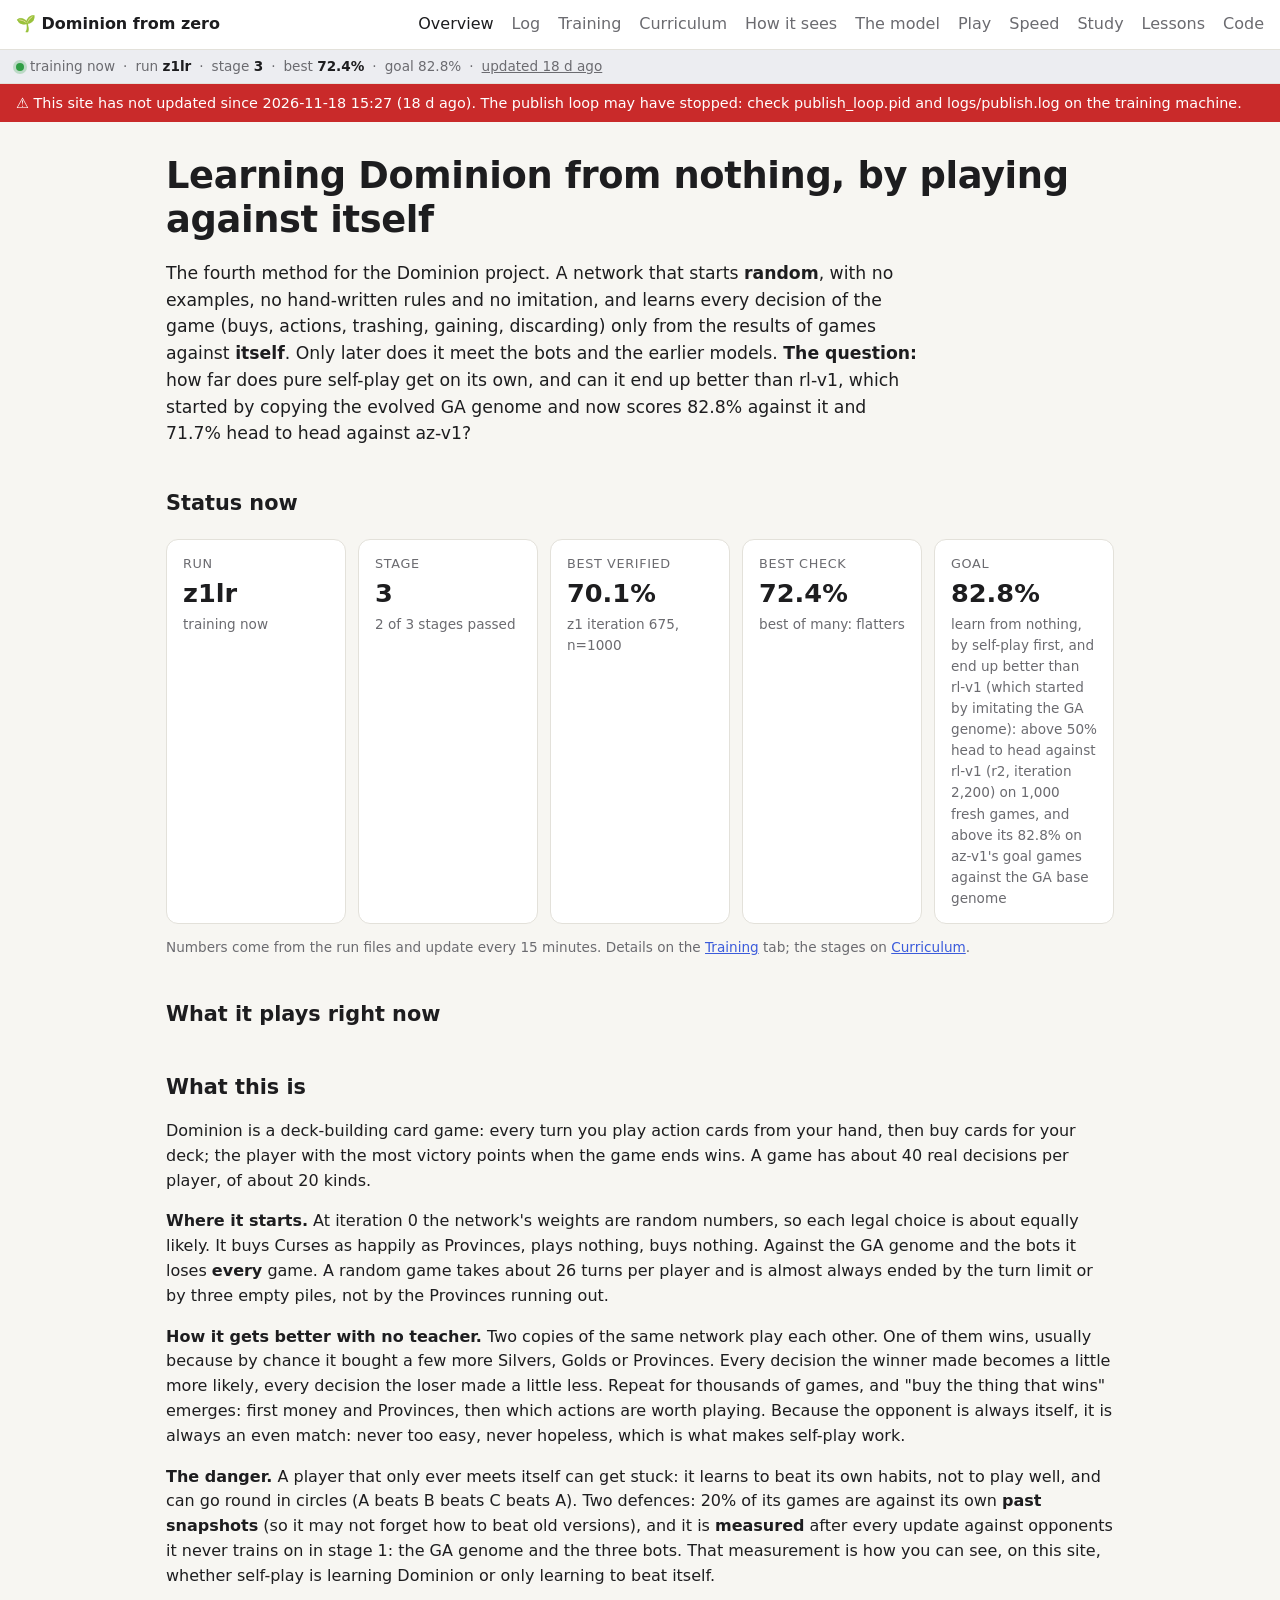
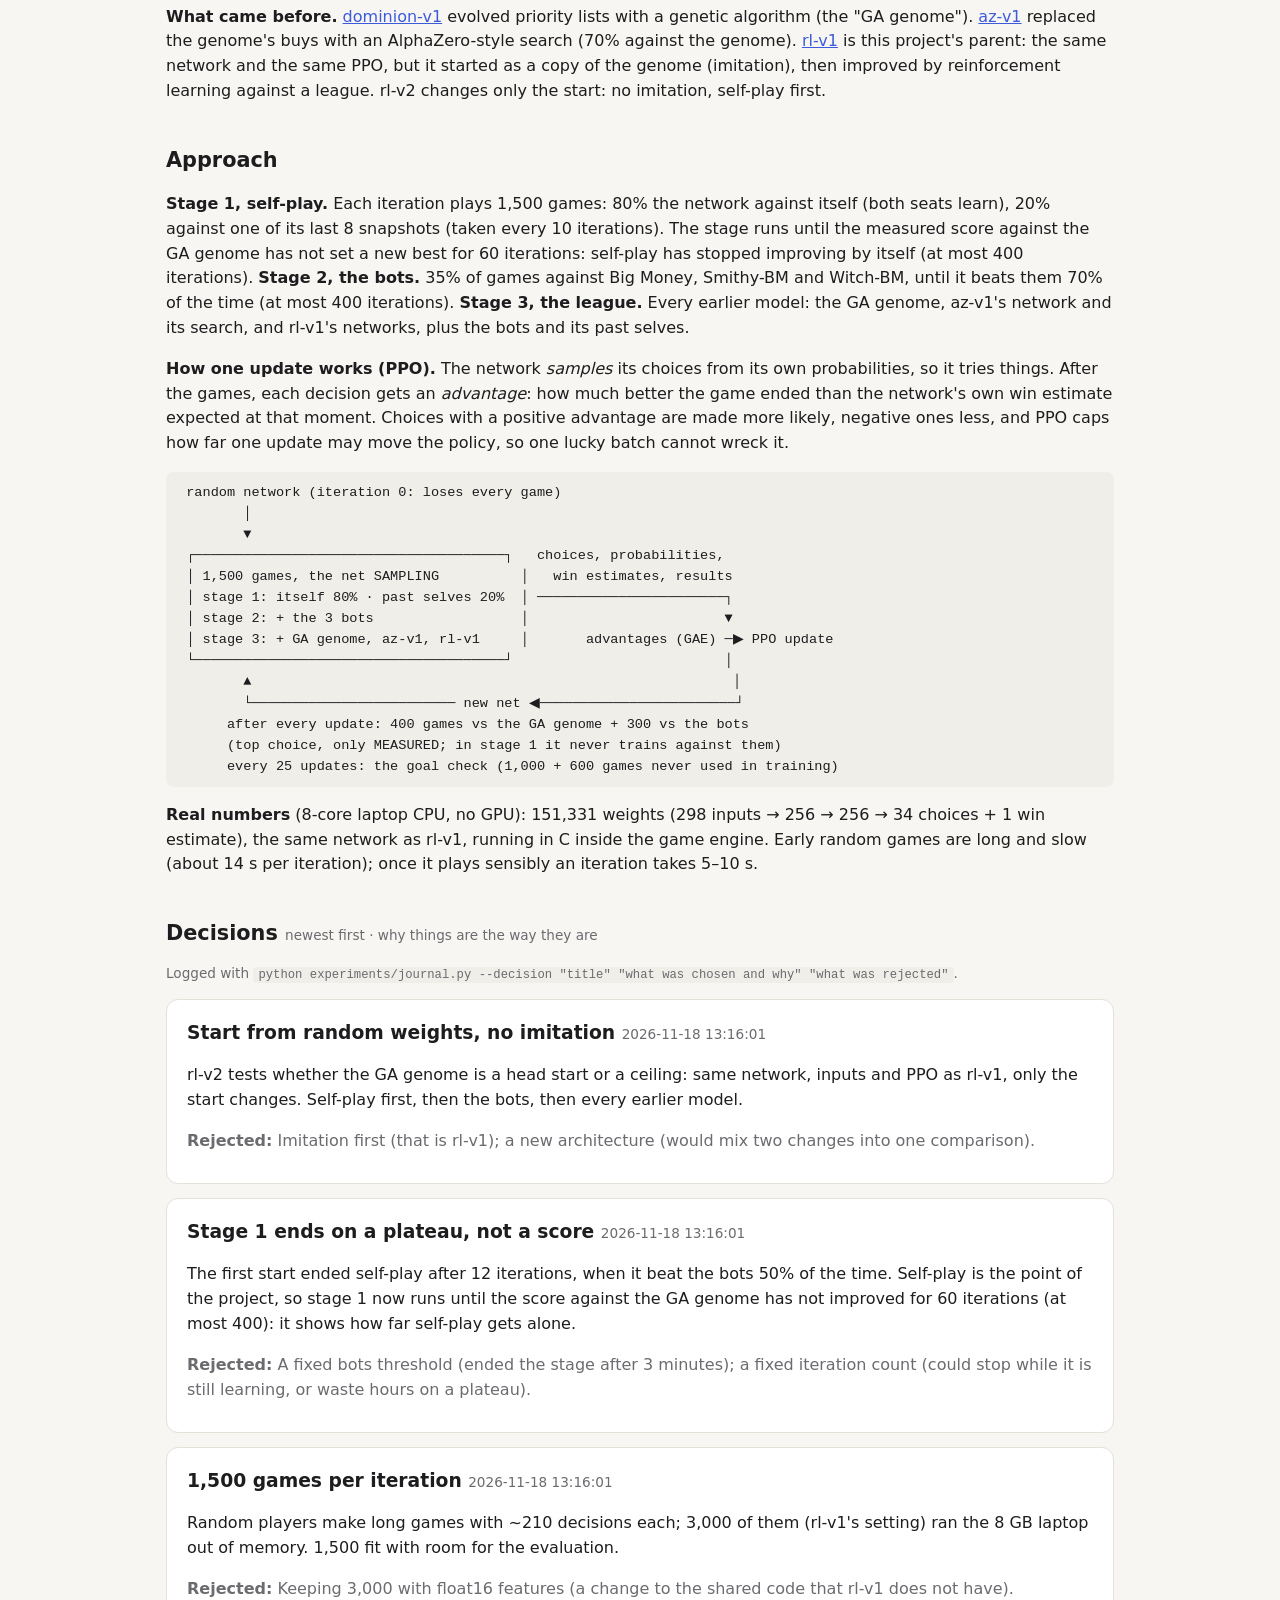
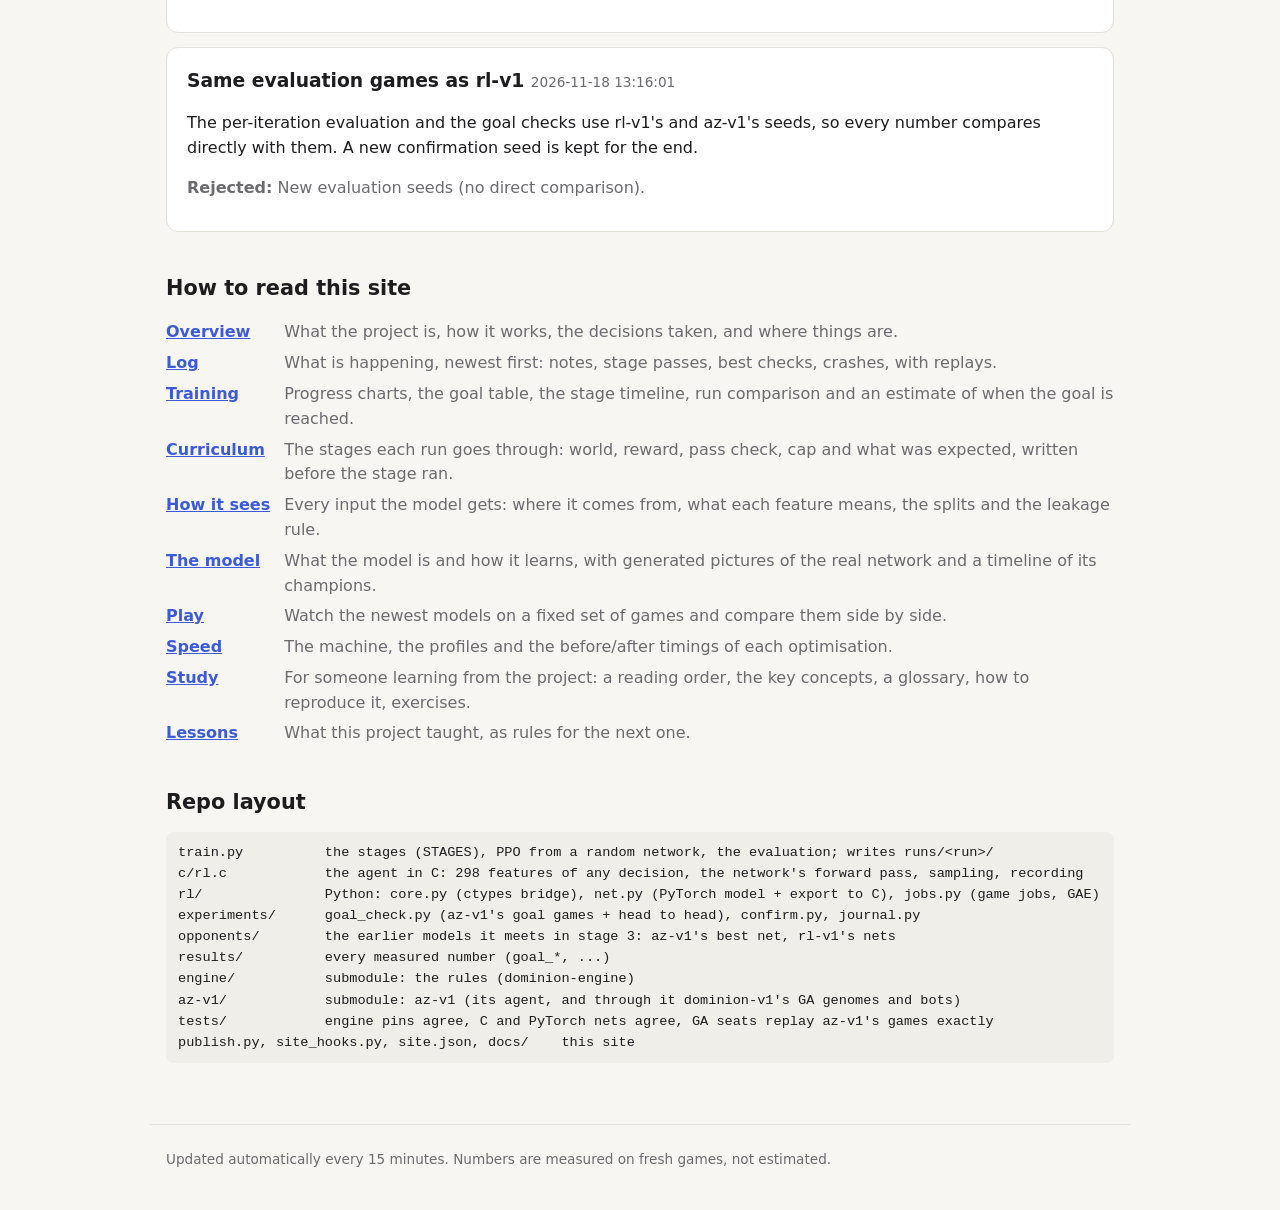
==== docs/index.html @ 51385c0b "Site update 2026-11-18 15:30" ====
<!doctype html>
<html lang="en">
<head>
<meta charset="utf-8">
<meta name="viewport" content="width=device-width, initial-scale=1">
<title>Overview</title>
<link rel="stylesheet" href="style.css?v=b7d56d44">
</head>
<body>
<main>
<header class="hero">
  <h1>Learning Dominion from nothing, by playing against itself</h1>
  <p class="lede">The fourth method for the Dominion project. A network that starts <b>random</b>, with no examples, no
hand-written rules and no imitation, and learns every decision of the game (buys, actions, trashing, gaining,
discarding) only from the results of games against <b>itself</b>. Only later does it meet the bots and the earlier
models. <b>The question:</b> how far does pure self-play get on its own, and can it end up better than rl-v1, which
started by copying the evolved GA genome and now scores 82.8% against it and 71.7% head to head against az-v1?</p>
  <p class="countdown" id="countdown"></p>
</header>

<section>
  <h2>Status now</h2>
  <div class="cards" id="cards"></div>
  <p class="muted small">Numbers come from the run files and update every 15 minutes. Details on the <a href="training.html">Training</a> tab; the stages on <a href="curriculum.html">Curriculum</a>.</p>
</section>

<section>
  <h2>What it plays right now</h2>
  <div id="favorites"></div>
</section>

<section>
  <h2>What this is</h2>
<p>Dominion is a deck-building card game: every turn you play action cards from your hand, then buy cards for your
deck; the player with the most victory points when the game ends wins. A game has about 40 real decisions per player,
of about 20 kinds.</p>
<p><b>Where it starts.</b> At iteration 0 the network's weights are random numbers, so each legal choice is about equally
likely. It buys Curses as happily as Provinces, plays nothing, buys nothing. Against the GA genome and the bots it
loses <b>every</b> game. A random game takes about 26 turns per player and is almost always ended by the turn limit
or by three empty piles, not by the Provinces running out.</p>
<p><b>How it gets better with no teacher.</b> Two copies of the same network play each other. One of them wins,
usually because by chance it bought a few more Silvers, Golds or Provinces. Every decision the winner made becomes a
little more likely, every decision the loser made a little less. Repeat for thousands of games, and "buy the thing
that wins" emerges: first money and Provinces, then which actions are worth playing. Because the opponent is always
itself, it is always an even match: never too easy, never hopeless, which is what makes self-play work.</p>
<p><b>The danger.</b> A player that only ever meets itself can get stuck: it learns to beat its own habits, not to
play well, and can go round in circles (A beats B beats C beats A). Two defences: 20% of its games are against its own
<b>past snapshots</b> (so it may not forget how to beat old versions), and it is <b>measured</b> after every update
against opponents it never trains on in stage 1: the GA genome and the three bots. That measurement is how you can see,
on this site, whether self-play is learning Dominion or only learning to beat itself.</p>
<p><b>What came before.</b> <a href="https://github.com/JCA374/dominion-v1">dominion-v1</a> evolved priority lists with a
genetic algorithm (the "GA genome"). <a href="https://jca374.github.io/dominion-az-v1/">az-v1</a> replaced the genome's
buys with an AlphaZero-style search (70% against the genome). <a href="https://jca374.github.io/dominion-rl-v1/">rl-v1</a>
is this project's parent: the same network and the same PPO, but it started as a copy of the genome (imitation), then
improved by reinforcement learning against a league. rl-v2 changes only the start: no imitation, self-play first.</p>
</section>

<section>
  <h2>Approach</h2>
<p><b>Stage 1, self-play.</b> Each iteration plays 1,500 games: 80% the network against itself (both seats learn),
20% against one of its last 8 snapshots (taken every 10 iterations). The stage runs until the measured score against
the GA genome has not set a new best for 60 iterations: self-play has stopped improving by itself (at most 400
iterations). <b>Stage 2, the bots.</b> 35% of games against Big Money, Smithy-BM and Witch-BM, until it beats them 70%
of the time (at most 400 iterations). <b>Stage 3, the league.</b> Every earlier model: the GA genome, az-v1's network and
its search, and rl-v1's networks, plus the bots and its past selves.</p>
<p><b>How one update works (PPO).</b> The network <i>samples</i> its choices from its own probabilities, so it tries
things. After the games, each decision gets an <i>advantage</i>: how much better the game ended than the network's own
win estimate expected at that moment. Choices with a positive advantage are made more likely, negative ones less, and
PPO caps how far one update may move the policy, so one lucky batch cannot wreck it.</p>
<pre class="diagram">
 random network (iteration 0: loses every game)
        │
        ▼
 ┌──────────────────────────────────────┐   choices, probabilities,
 │ 1,500 games, the net SAMPLING          │   win estimates, results
 │ stage 1: itself 80% · past selves 20%  │ ───────────────────────┐
 │ stage 2: + the 3 bots                  │                        ▼
 │ stage 3: + GA genome, az-v1, rl-v1     │       advantages (GAE) ─▶ PPO update
 └──────────────────────────────────────┘                          │
        ▲                                                           │
        └───────────────────────── new net ◀────────────────────────┘
      after every update: 400 games vs the GA genome + 300 vs the bots
      (top choice, only MEASURED; in stage 1 it never trains against them)
      every 25 updates: the goal check (1,000 + 600 games never used in training)
</pre>
<p><b>Real numbers</b> (8-core laptop CPU, no GPU): 151,331 weights (298 inputs → 256 → 256 → 34 choices + 1 win
estimate), the same network as rl-v1, running in C inside the game engine. Early random games are long and slow (about
14 s per iteration); once it plays sensibly an iteration takes 5–10 s.</p>
</section>

<section>
  <h2>Decisions <span class="muted small">newest first · why things are the way they are</span></h2>
  <p class="muted small">Logged with <code>python experiments/journal.py --decision "title" "what was chosen and why" "what was rejected"</code>.</p>
  <div id="decisions"></div>
</section>

<section>
  <h2>How to read this site</h2>
  <div id="guide"></div>
</section>

<section>
  <h2>Repo layout</h2>
<pre class="diagram">
train.py          the stages (STAGES), PPO from a random network, the evaluation; writes runs/&lt;run&gt;/
c/rl.c            the agent in C: 298 features of any decision, the network's forward pass, sampling, recording
rl/               Python: core.py (ctypes bridge), net.py (PyTorch model + export to C), jobs.py (game jobs, GAE)
experiments/      goal_check.py (az-v1's goal games + head to head), confirm.py, journal.py
opponents/        the earlier models it meets in stage 3: az-v1's best net, rl-v1's nets
results/          every measured number (goal_*, ...)
engine/           submodule: the rules (dominion-engine)
az-v1/            submodule: az-v1 (its agent, and through it dominion-v1's GA genomes and bots)
tests/            engine pins agree, C and PyTorch nets agree, GA seats replay az-v1's games exactly
publish.py, site_hooks.py, site.json, docs/    this site
</pre>
</section>
</main>
<footer>Updated automatically every 15 minutes. Numbers are measured on fresh games, not estimated.</footer>
<script src="site.js?v=15787d5c"></script>
<script src="common.js?v=958183f8"></script>
<script src="project.js?v=0467ffc4"></script>
<script src="overview.js?v=cb92b7c0"></script>
</body>
</html>
---- docs/style.css ----
:root {
  --bg: #f7f6f2; --panel: #ffffff; --ink: #1d1d1f; --muted: #6b6b70; --line: #e3e1da;
  --accent: #3b5bdb; --good: #2f9e44; --warn: #e8590c; --bad: #c92a2a; --band: rgba(59, 91, 219, .06);
  --code: #f0eee8;
}
@media (prefers-color-scheme: dark) {
  :root:not([data-theme="light"]) {
    --bg: #111215; --panel: #1a1b20; --ink: #ececf1; --muted: #9a9aa3; --line: #2c2d34;
    --accent: #8ea6ff; --good: #69db7c; --warn: #ffa94d; --bad: #ff8787; --band: rgba(142, 166, 255, .08);
    --code: #23242b;
  }
}
:root[data-theme="dark"] {
  --bg: #111215; --panel: #1a1b20; --ink: #ececf1; --muted: #9a9aa3; --line: #2c2d34;
  --accent: #8ea6ff; --good: #69db7c; --warn: #ffa94d; --bad: #ff8787; --band: rgba(142, 166, 255, .08);
  --code: #23242b;
}
* { box-sizing: border-box; }
body { margin: 0; background: var(--bg); color: var(--ink); font: 16px/1.55 system-ui, -apple-system, "Segoe UI", sans-serif; }
main { max-width: 980px; margin: 0 auto; padding: 0 16px 48px; }
nav.top { display: flex; gap: 18px; align-items: center; padding: 12px 16px; border-bottom: 1px solid var(--line);
  background: var(--panel); position: sticky; top: 0; z-index: 5; flex-wrap: wrap; }
nav.top a { color: var(--muted); text-decoration: none; }
nav.top a.on, nav.top a:hover { color: var(--ink); }
nav.top .brand { color: var(--ink); font-weight: 650; margin-right: auto; }
h1 { font-size: clamp(1.6rem, 4vw, 2.3rem); line-height: 1.2; margin: 32px 0 12px; letter-spacing: -.01em; }
h2 { margin: 40px 0 8px; font-size: 1.3rem; }
.lede { font-size: 1.08rem; max-width: 760px; }
.muted { color: var(--muted); } .small { font-size: .85rem; font-weight: 400; }
a { color: var(--accent); }
.cards { display: grid; grid-template-columns: repeat(auto-fit, minmax(min(150px, 45%), 1fr)); gap: 12px; margin-top: 20px; }
.card { background: var(--panel); border: 1px solid var(--line); border-radius: 12px; padding: 14px 16px; }
.card .k { color: var(--muted); font-size: .8rem; text-transform: uppercase; letter-spacing: .05em; }
.card .v { font-size: 1.6rem; font-weight: 650; font-variant-numeric: tabular-nums; }
.card .s { color: var(--muted); font-size: .85rem; }
.stage { background: var(--panel); border: 1px solid var(--line); border-radius: 12px; padding: 12px 16px; margin: 8px 0;
  display: grid; grid-template-columns: 34px 1fr; gap: 4px 12px; }
.stage .n { width: 30px; height: 30px; border-radius: 50%; display: grid; place-items: center; font-weight: 650;
  background: var(--code); color: var(--muted); }
.stage.passed .n { background: var(--good); color: var(--panel); }
.stage.current { border-color: var(--accent); }
.stage.current .n { background: var(--accent); color: var(--panel); }
.stage.capped .n { background: var(--warn); color: var(--panel); }
.stage h3 { margin: 2px 0; font-size: 1.02rem; }
.stage dl { margin: 0; display: grid; grid-template-columns: max-content 1fr; gap: 2px 10px; font-size: .9rem; }
.stage dt { color: var(--muted); }
.stage dd { margin: 0; }
.chartbox { background: var(--panel); border: 1px solid var(--line); border-radius: 12px; padding: 10px; }
.ev { background: var(--panel); border: 1px solid var(--line); border-radius: 12px; padding: 12px 16px; margin: 10px 0;
  display: flex; gap: 16px; flex-wrap: wrap; }
.ev .body { flex: 1 1 320px; min-width: 0; }
.ev .t { color: var(--muted); font-size: .8rem; font-variant-numeric: tabular-nums; }
.ev h4 { margin: 2px 0 4px; font-size: 1rem; }
.ev p { margin: 4px 0; white-space: pre-wrap; }
.ev img { width: 420px; max-width: 100%; border-radius: 8px; border: 1px solid var(--line); background: #000; }
.tag { display: inline-block; font-size: .72rem; padding: 1px 8px; border-radius: 99px; margin-right: 6px;
  background: var(--code); color: var(--muted); text-transform: uppercase; letter-spacing: .04em; }
.tag.stage_pass, .tag.goal_check { background: var(--good); color: var(--panel); }
.tag.new_best { background: var(--accent); color: var(--panel); }
.tag.journal { background: var(--ink); color: var(--panel); }
.tag.stage_cap { background: var(--warn); color: var(--panel); }
.lesson { background: var(--panel); border: 1px solid var(--line); border-radius: 12px; padding: 4px 20px 16px; margin: 16px 0; }
code { background: var(--code); padding: 1px 5px; border-radius: 4px; font-size: .9em; }
footer { max-width: 980px; margin: 0 auto; padding: 24px 16px 40px; color: var(--muted); font-size: .85rem; border-top: 1px solid var(--line); }
table.t { border-collapse: collapse; width: 100%; background: var(--panel); border: 1px solid var(--line); border-radius: 12px;
  overflow: hidden; font-size: .92rem; font-variant-numeric: tabular-nums; }
table.t th, table.t td { padding: 7px 10px; border-bottom: 1px solid var(--line); text-align: left; }
table.t th { color: var(--muted); font-weight: 600; font-size: .8rem; text-transform: uppercase; letter-spacing: .04em; }
table.t tr:last-child td { border-bottom: 0; }
table.t td.num { text-align: right; }
.tablewrap { overflow-x: auto; }
.countdown { font-size: 1.05rem; font-weight: 600; }
.box { background: var(--panel); border: 1px solid var(--line); border-radius: 12px; padding: 4px 20px 14px; margin: 14px 0; }
.box h3 { margin: 14px 0 6px; }
.chartbox .h { position: relative; height: 300px; }
pre { background: var(--code); padding: 10px 12px; border-radius: 8px; overflow-x: auto; font-size: .85rem; }
.tag.goal_best { background: var(--accent); color: var(--panel); }
.tag.crash { background: var(--bad); color: var(--panel); }
.bar { height: 10px; border-radius: 5px; background: var(--accent); display: inline-block; vertical-align: middle; }
/* Play tab */
.picker { display: flex; gap: 8px; flex-wrap: wrap; margin: 10px 0; }
.picker button { border: 1px solid var(--line); background: var(--panel); color: var(--ink); border-radius: 99px; padding: 6px 14px;
  cursor: pointer; font: inherit; font-size: .92rem; }
.picker button.on { background: var(--accent); color: var(--panel); border-color: var(--accent); }
.player { background: #000; border-radius: 12px; overflow: hidden; border: 1px solid var(--line); }
.player video { width: 100%; display: block; aspect-ratio: 3 / 2; background: #000; }
.games { display: grid; grid-template-columns: repeat(auto-fill, minmax(210px, 1fr)); gap: 10px; margin-top: 14px; }
.game { background: var(--panel); border: 1px solid var(--line); border-radius: 12px; padding: 10px 12px; cursor: pointer; text-align: left;
  color: var(--ink); font: inherit; }
.game.on { border-color: var(--accent); box-shadow: 0 0 0 2px var(--accent) inset; }
.game .ttl { font-weight: 650; } .game .d { color: var(--muted); font-size: .82rem; }
.badge { display: inline-block; font-size: .72rem; padding: 1px 8px; border-radius: 99px; margin-top: 6px; }
.badge.ok { background: var(--good); color: var(--panel); } .badge.bad { background: var(--bad); color: var(--panel); }
.cmp { display: grid; grid-template-columns: repeat(auto-fill, minmax(230px, 1fr)); gap: 10px; }
.cmp figure { margin: 0; } .cmp video { width: 100%; border-radius: 8px; background: #000; } .cmp figcaption { font-size: .82rem; color: var(--muted); }
.ev img { cursor: pointer; }
/* v2: status strip, stale banner, overview, training, model, study */
.strip { display: flex; flex-wrap: wrap; gap: 4px 0; align-items: center; padding: 6px 16px; font-size: .85rem; color: var(--muted);
  background: var(--band); border-bottom: 1px solid var(--line); }
.strip b { color: var(--ink); font-weight: 600; } .strip .sep { margin: 0 8px; } .strip a { color: var(--muted); }
.dot { display: inline-block; width: 8px; height: 8px; border-radius: 50%; background: var(--muted); margin-right: 6px; vertical-align: middle; }
.dot.on { background: var(--good); box-shadow: 0 0 0 3px rgba(47, 158, 68, .25); }
.stale { background: var(--bad); color: #fff; padding: 8px 16px; font-size: .9rem; }
.guide { display: grid; grid-template-columns: max-content 1fr; gap: 6px 14px; }
.guide dt { font-weight: 600; } .guide dd { margin: 0; color: var(--muted); }
.dec h3 { margin-bottom: 4px; }
.charts { display: grid; grid-template-columns: repeat(auto-fill, minmax(300px, 1fr)); gap: 12px; }
.charts .chartbox h3 { margin: 4px 6px 6px; font-size: .95rem; }
.charts .chartbox .h { height: 220px; }
.tl { background: var(--panel); border: 1px solid var(--line); border-radius: 12px; padding: 10px 14px; margin: 10px 0; }
.tlrun { font-weight: 600; margin-bottom: 6px; }
.tlrow { display: grid; grid-template-columns: minmax(90px, 180px) 1fr; gap: 8px; align-items: center; font-size: .85rem; margin: 3px 0; }
.tlname { overflow: hidden; text-overflow: ellipsis; white-space: nowrap; color: var(--muted); }
.tlbar { position: relative; height: 14px; background: var(--code); border-radius: 7px; }
.tlseg { position: absolute; top: 0; height: 14px; border-radius: 7px; background: var(--accent); }
.tlseg.passed { background: var(--good); } .tlseg.capped { background: var(--warn); } .tlseg.running { background: var(--accent); opacity: .85; }
.figs { display: grid; grid-template-columns: 1fr; gap: 18px; max-width: 900px; }
.fig { margin: 0; background: var(--panel); border: 1px solid var(--line); border-radius: 12px; padding: 8px; }
.fig img { width: 100%; border-radius: 8px; display: block; background: #fff; }
.fig a { display: block; cursor: zoom-in; }
.fig figcaption { font-size: .95rem; color: var(--muted); padding: 8px 4px 2px; line-height: 1.45; }
.fig figcaption b { color: var(--ink, inherit); display: block; font-size: 1.05rem; margin-bottom: 2px; }
.glossary { display: grid; grid-template-columns: max-content 1fr; gap: 4px 14px; }
.glossary dt { font-weight: 600; } .glossary dd { margin: 0; }
@media (max-width: 600px) {
  nav.top { gap: 10px 14px; padding: 10px 16px; font-size: .95rem; }
  .guide, .glossary { grid-template-columns: 1fr; } .guide dd, .glossary dd { margin: 0 0 8px; }
  .ev img { width: 100%; }
  .tlrow { grid-template-columns: 80px 1fr; }
}

/* favorites (Overview: what it plays right now) */
.favgrid { display: grid; grid-template-columns: 3fr 2fr; gap: 24px; }
@media (max-width: 760px) { .favgrid { grid-template-columns: 1fr; } }
table.fav td.favcell { position: relative; min-width: 110px; }
table.fav .favbar { position: absolute; left: 4px; top: 25%; height: 50%; background: var(--accent); opacity: .25; border-radius: 3px; max-width: calc(100% - 8px); }
table.fav .favbar.base { background: var(--good); }
table.fav .favbar.open { background: var(--bad); }
table.fav td.favcell span:last-child { position: relative; }
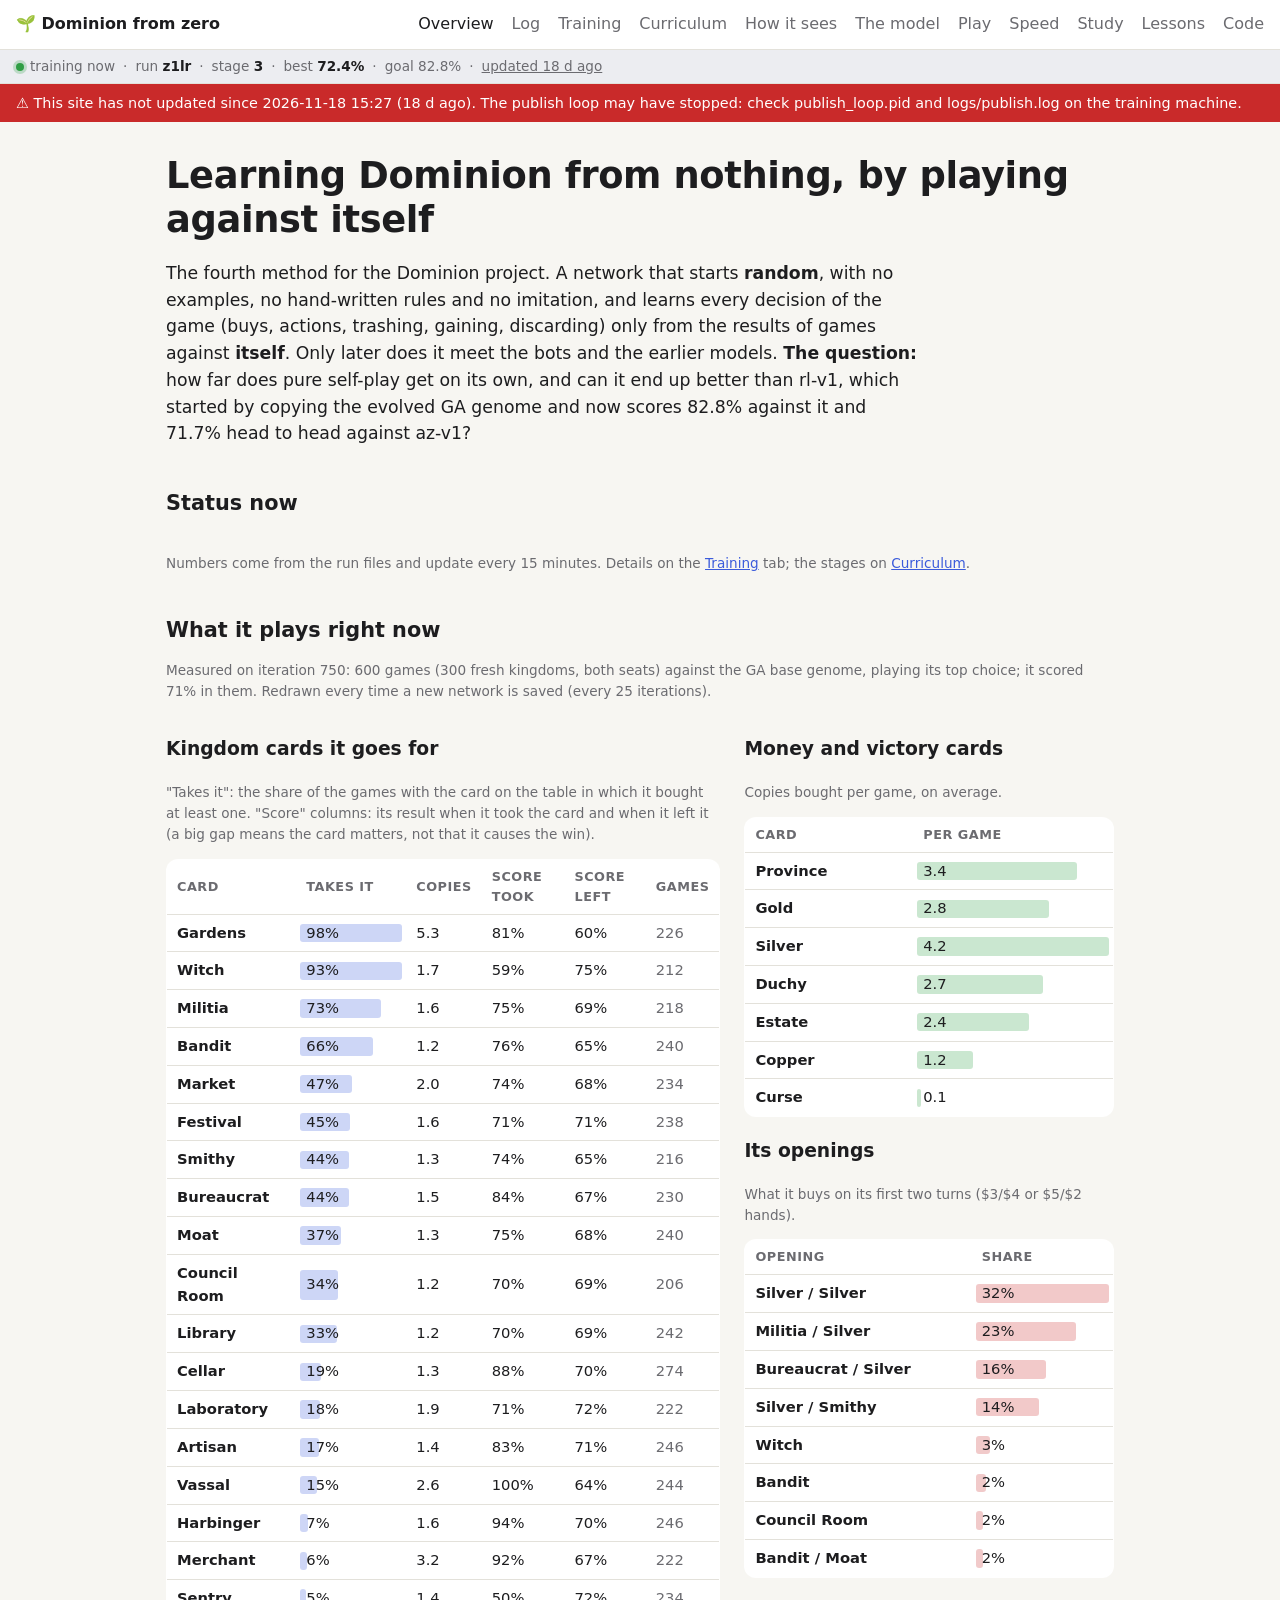
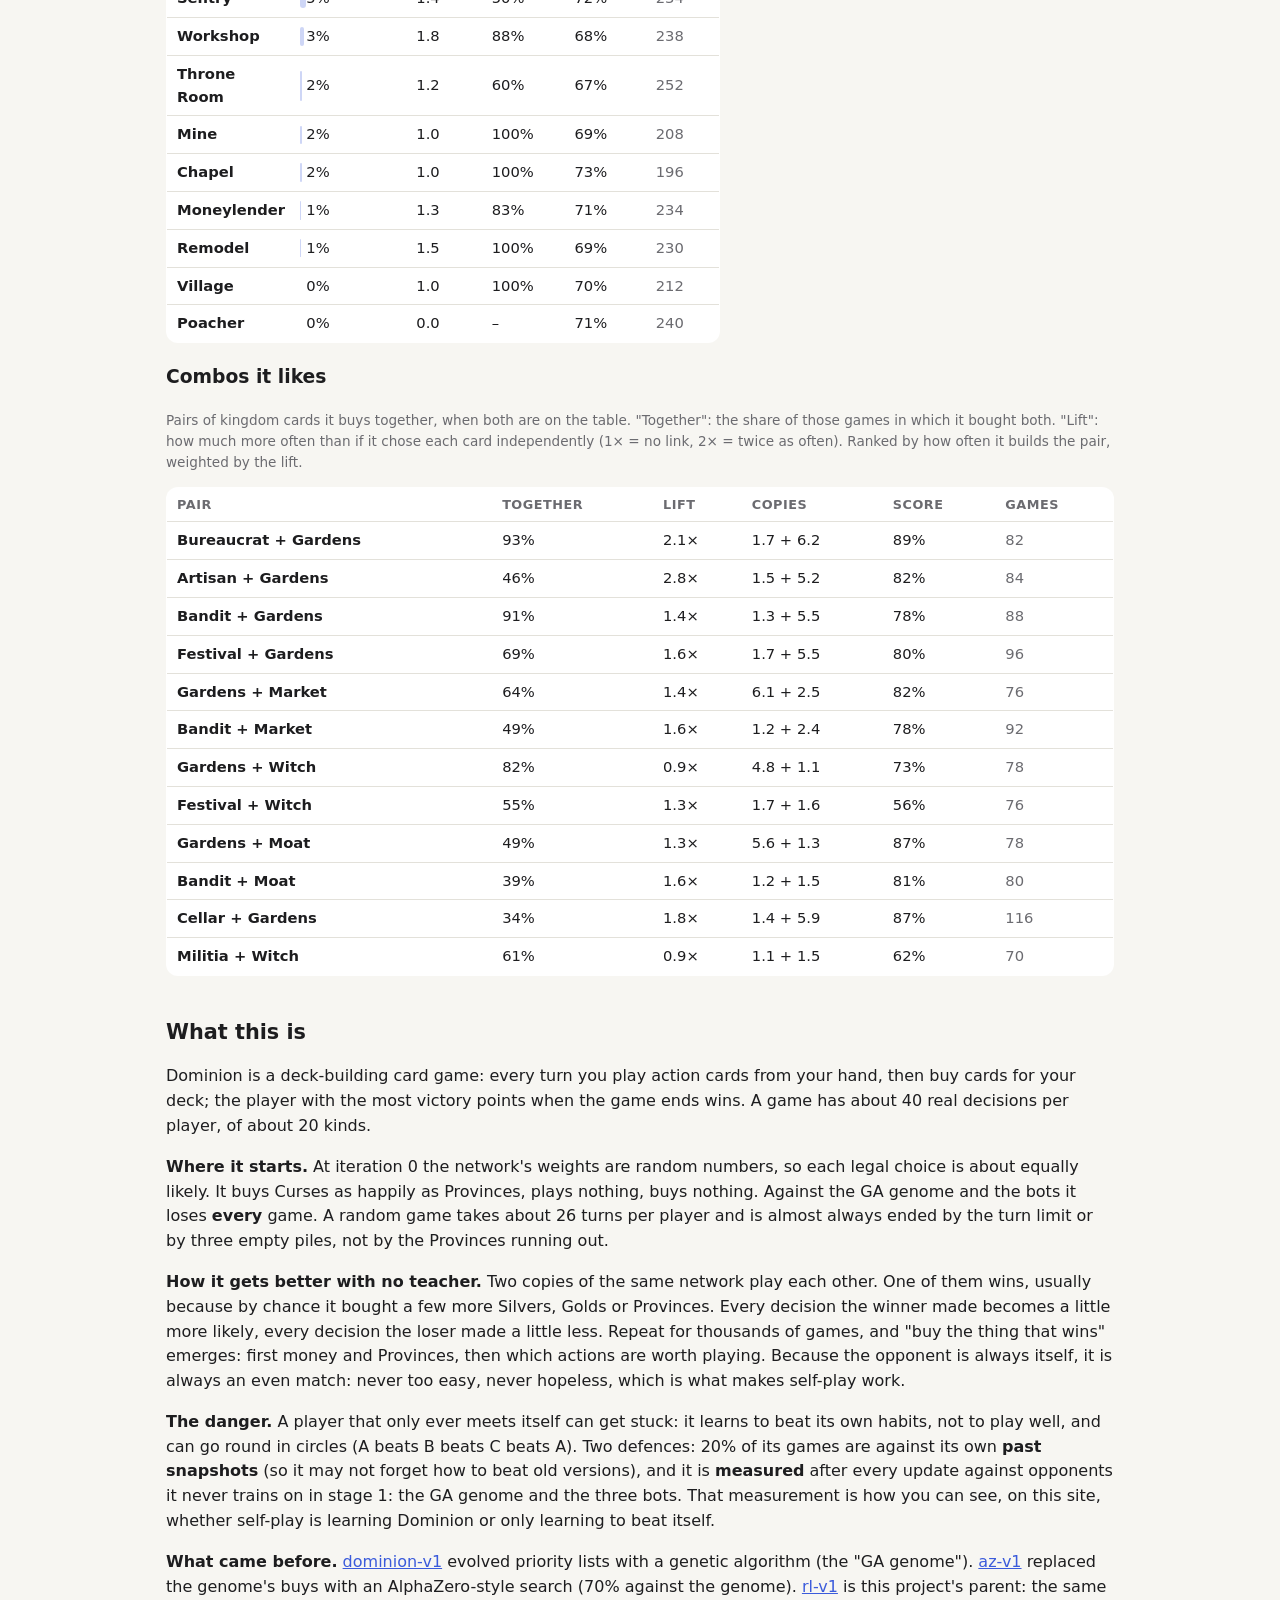
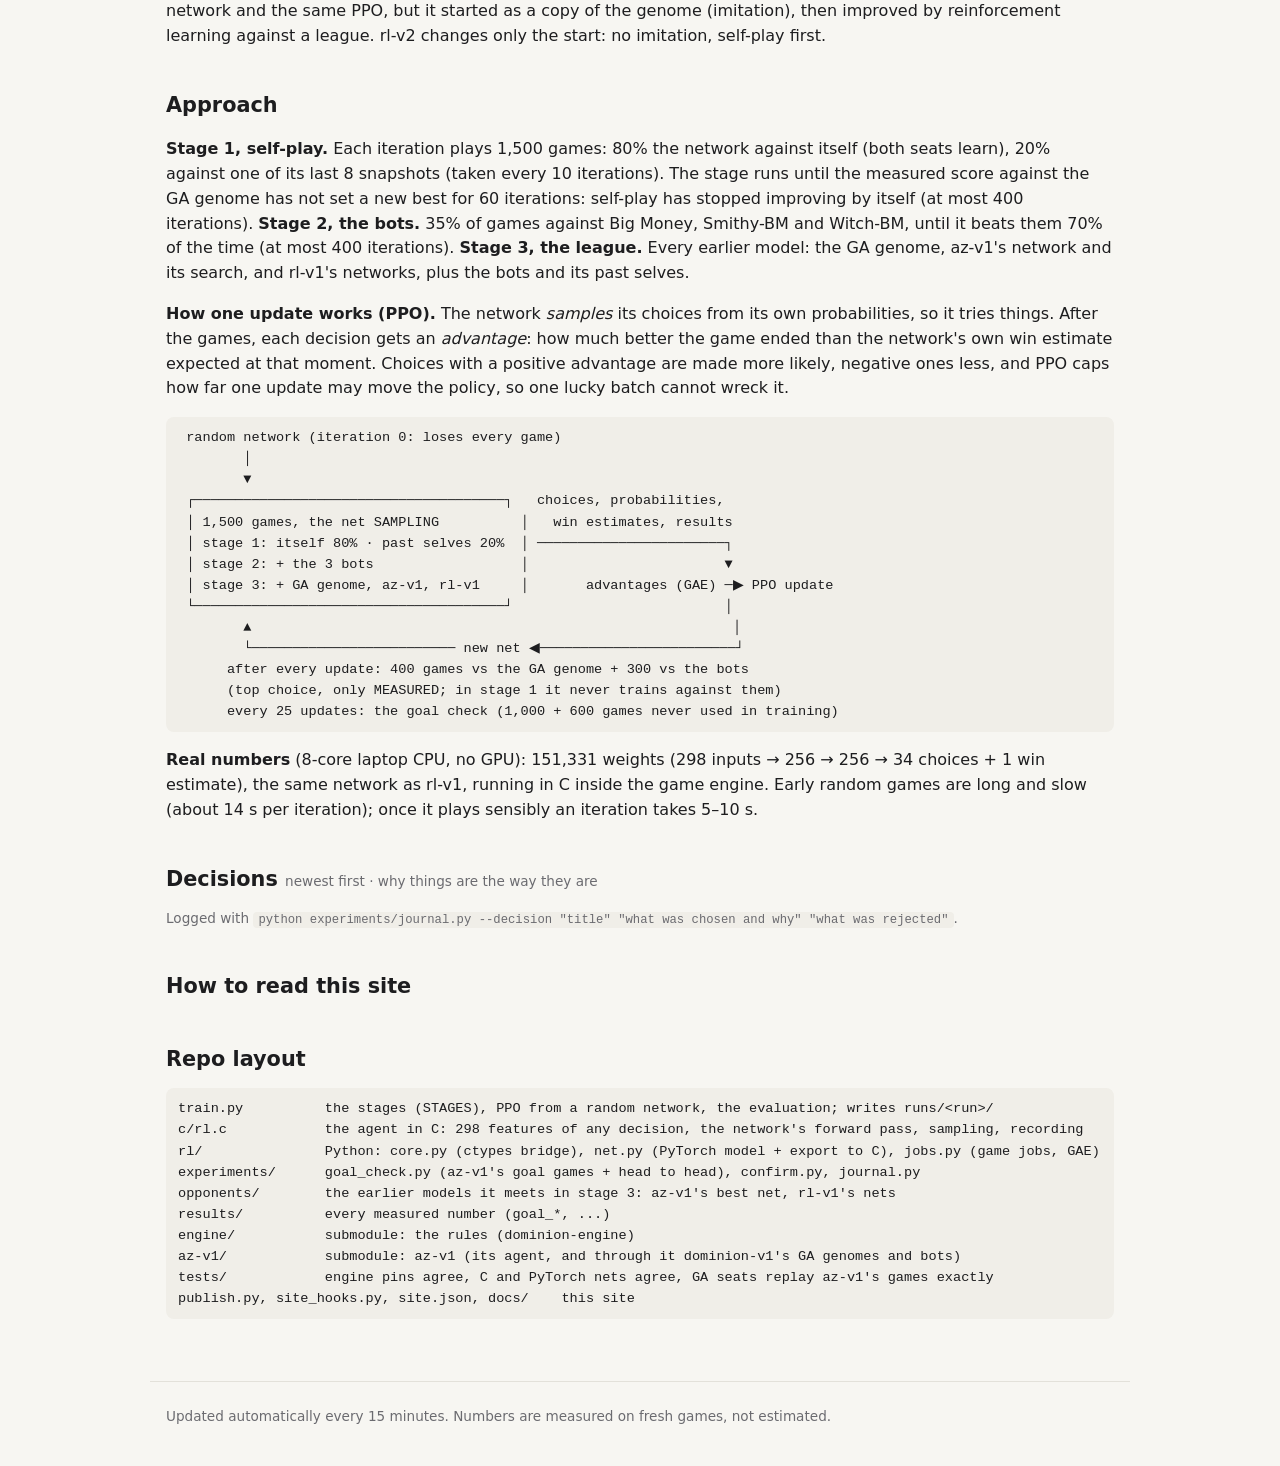
==== commit 09cca486: "Overview: load favorites.js Co-Authored-By: Claude Opus 5.5 <noreply@anthropic.com> Claude-Session: " ====
--- a/docs/index.html
+++ b/docs/index.html
@@ -120,5 +120,6 @@
 <script src="common.js?v=958183f8"></script>
 <script src="project.js?v=0467ffc4"></script>
 <script src="overview.js?v=cb92b7c0"></script>
+<script src="favorites.js"></script>
 </body>
 </html>
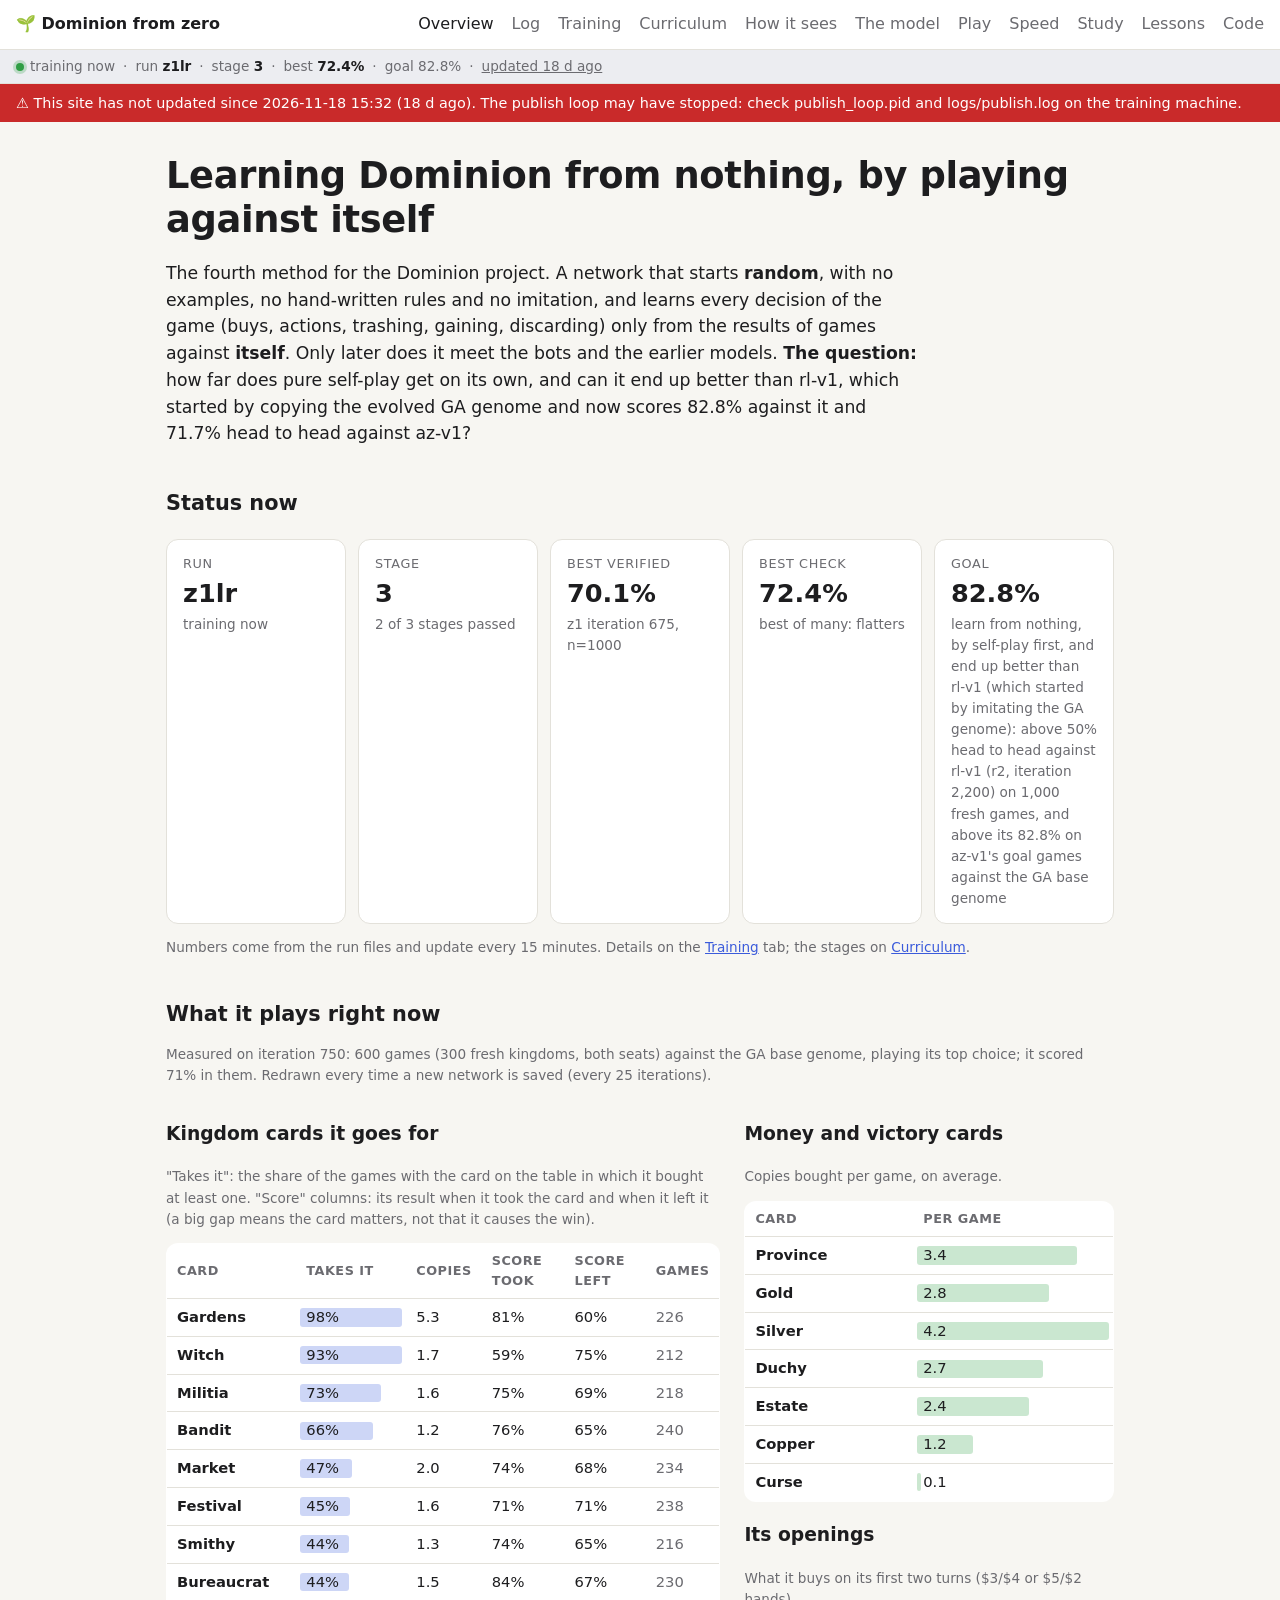
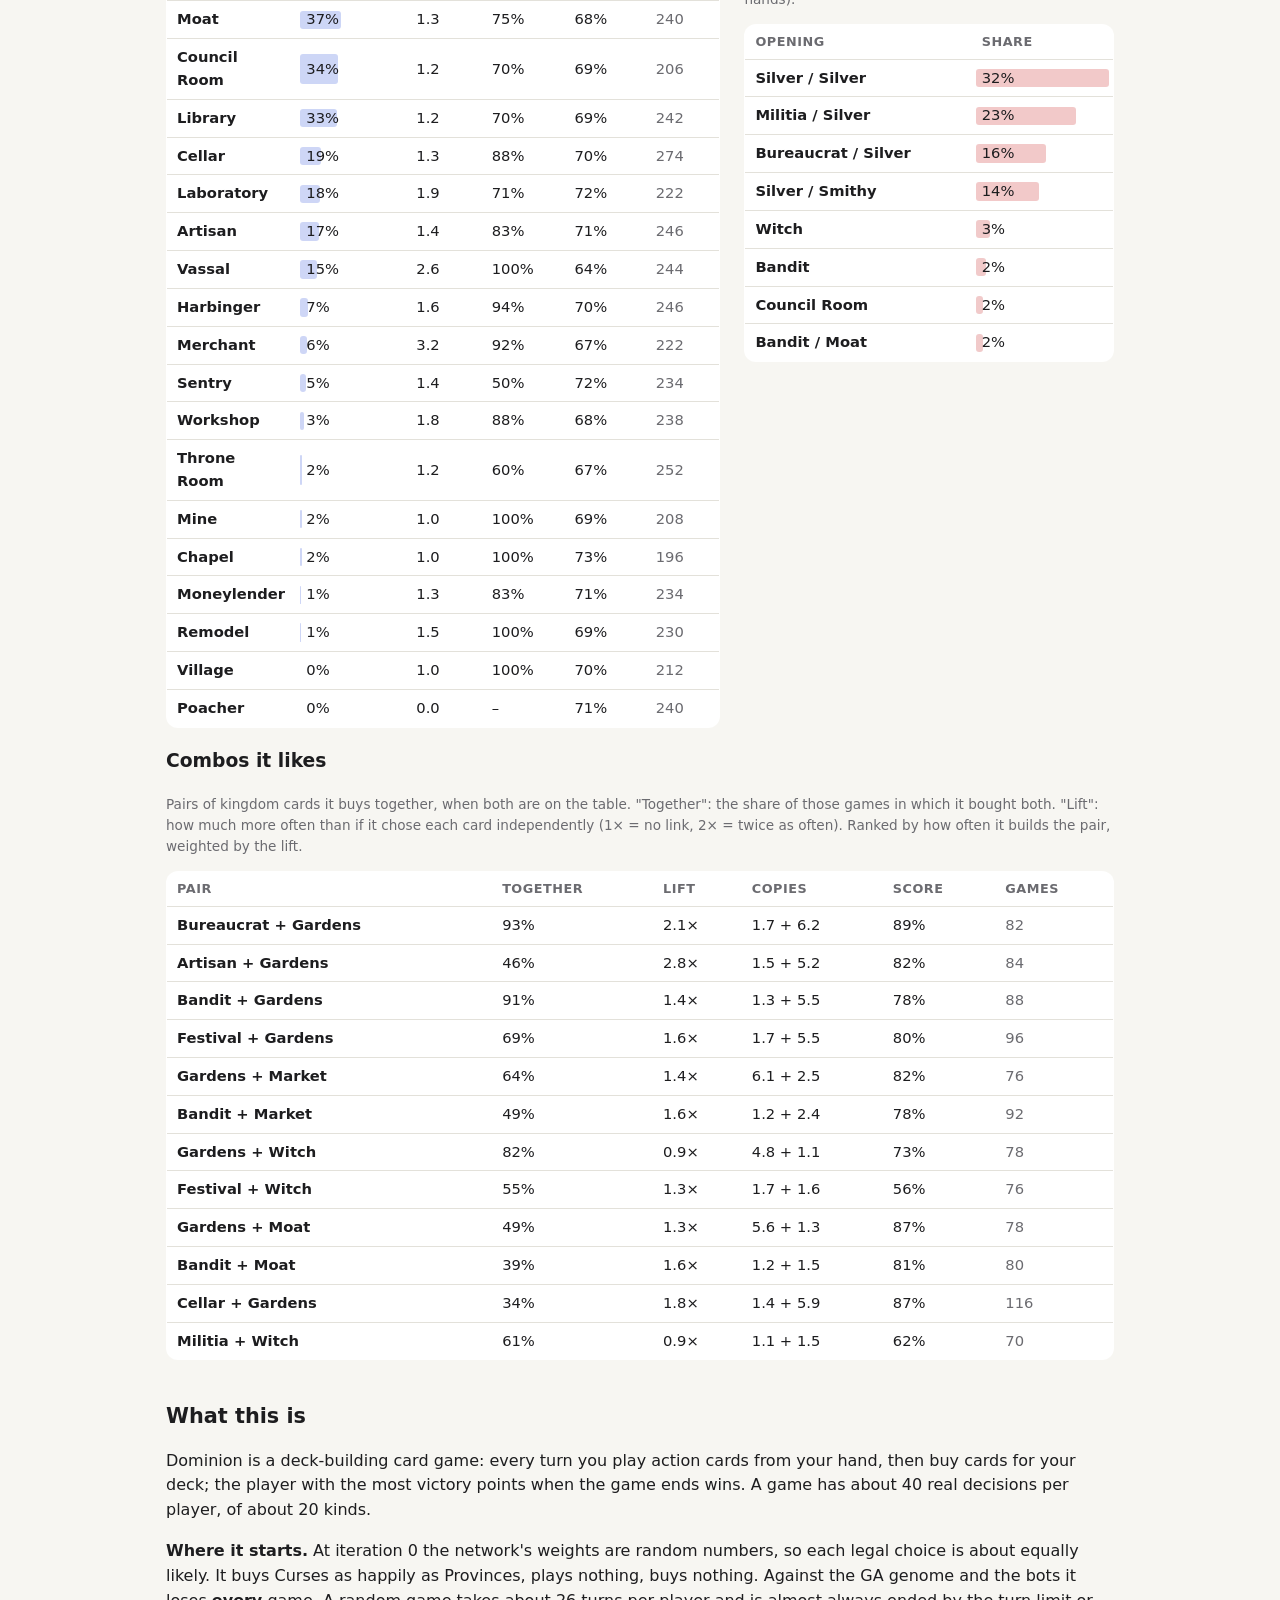
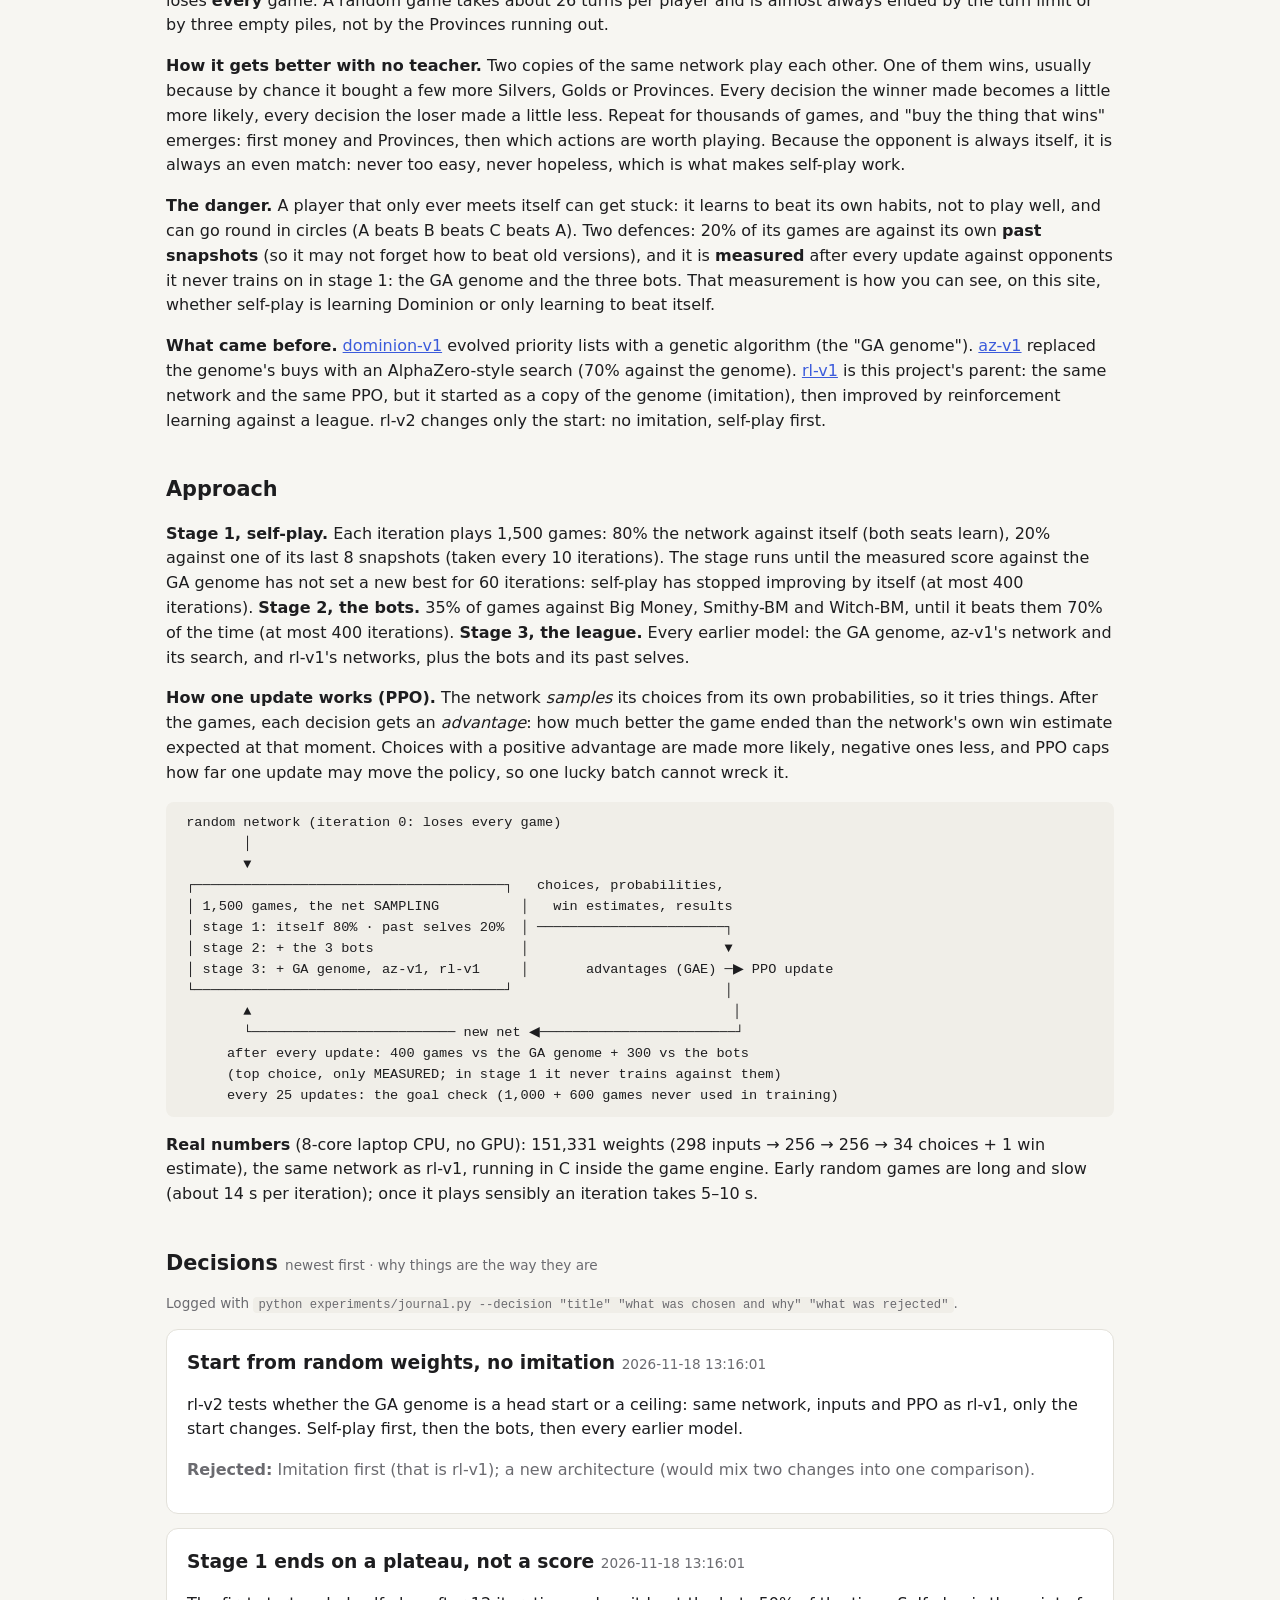
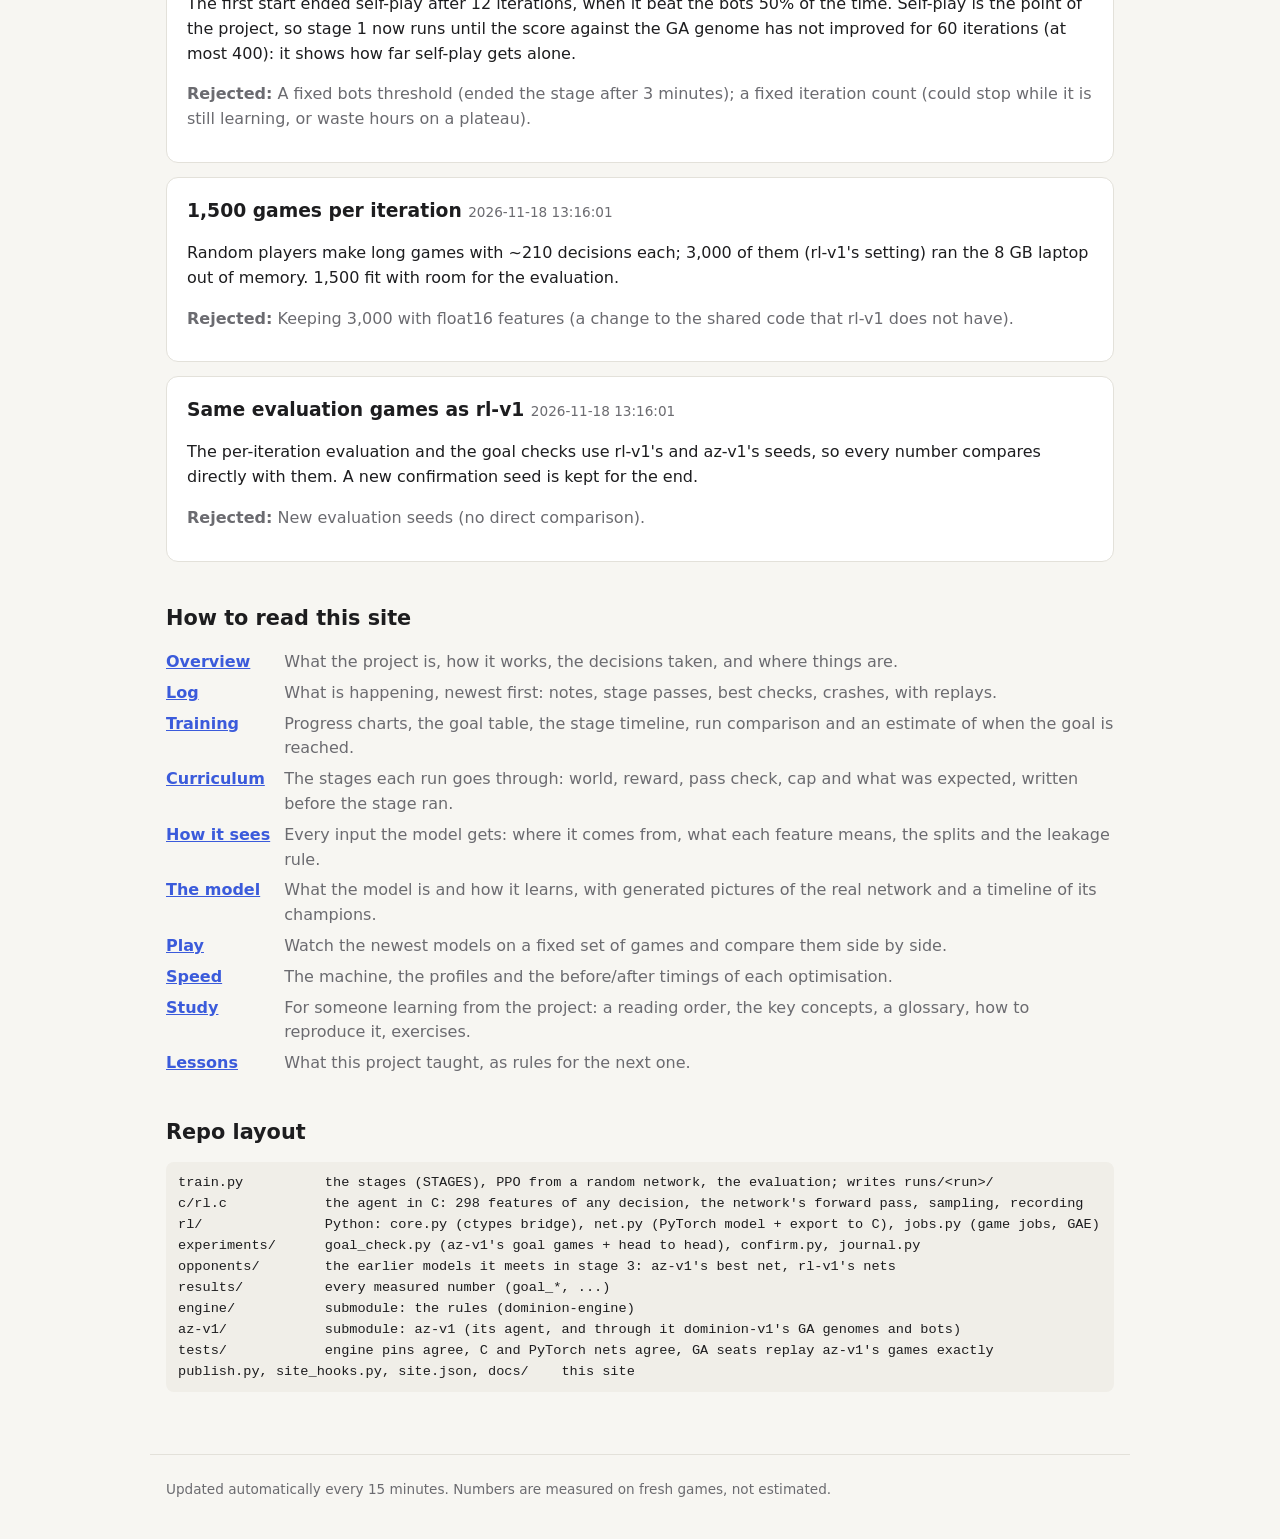
==== commit ccf6bfbb: "Site update 2026-11-18 15:35" ====
--- a/docs/index.html
+++ b/docs/index.html
@@ -120,6 +120,6 @@
 <script src="common.js?v=958183f8"></script>
 <script src="project.js?v=0467ffc4"></script>
 <script src="overview.js?v=cb92b7c0"></script>
-<script src="favorites.js"></script>
+<script src="favorites.js?v=ef157216"></script>
 </body>
 </html>
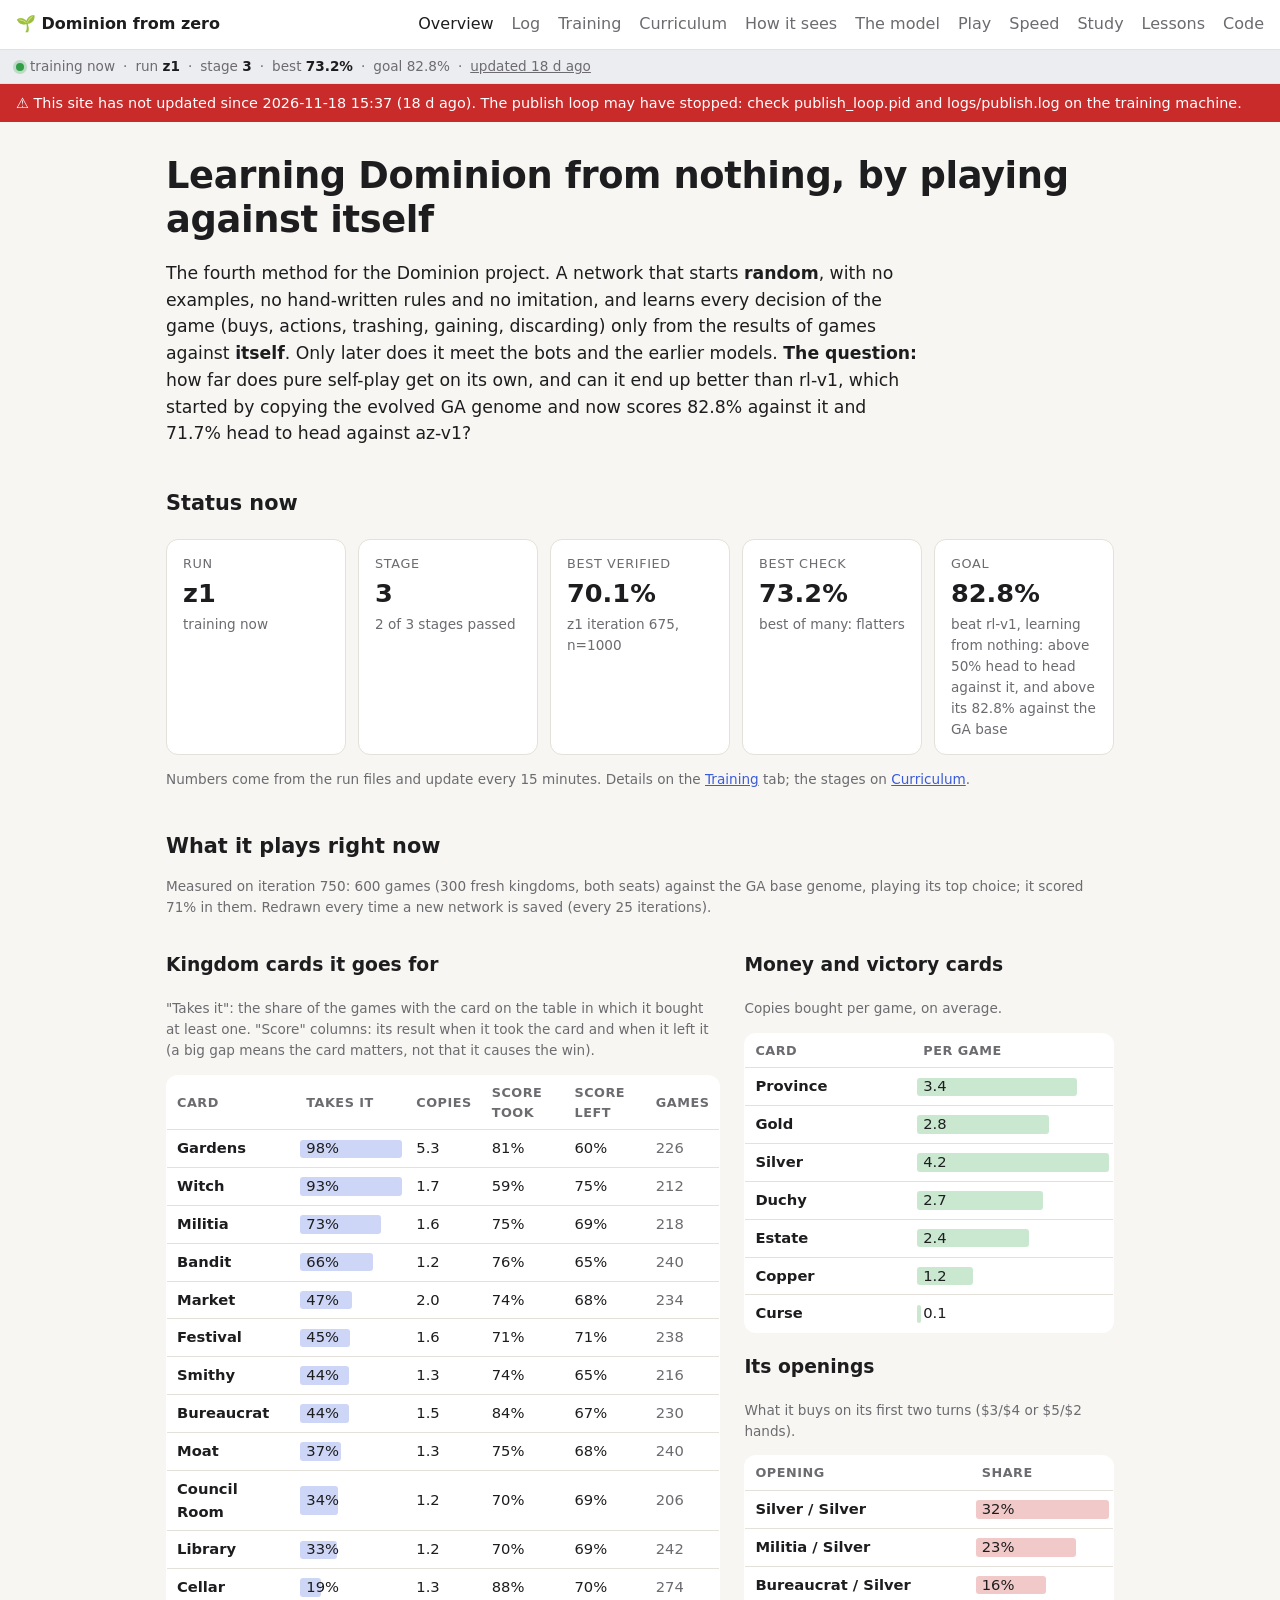
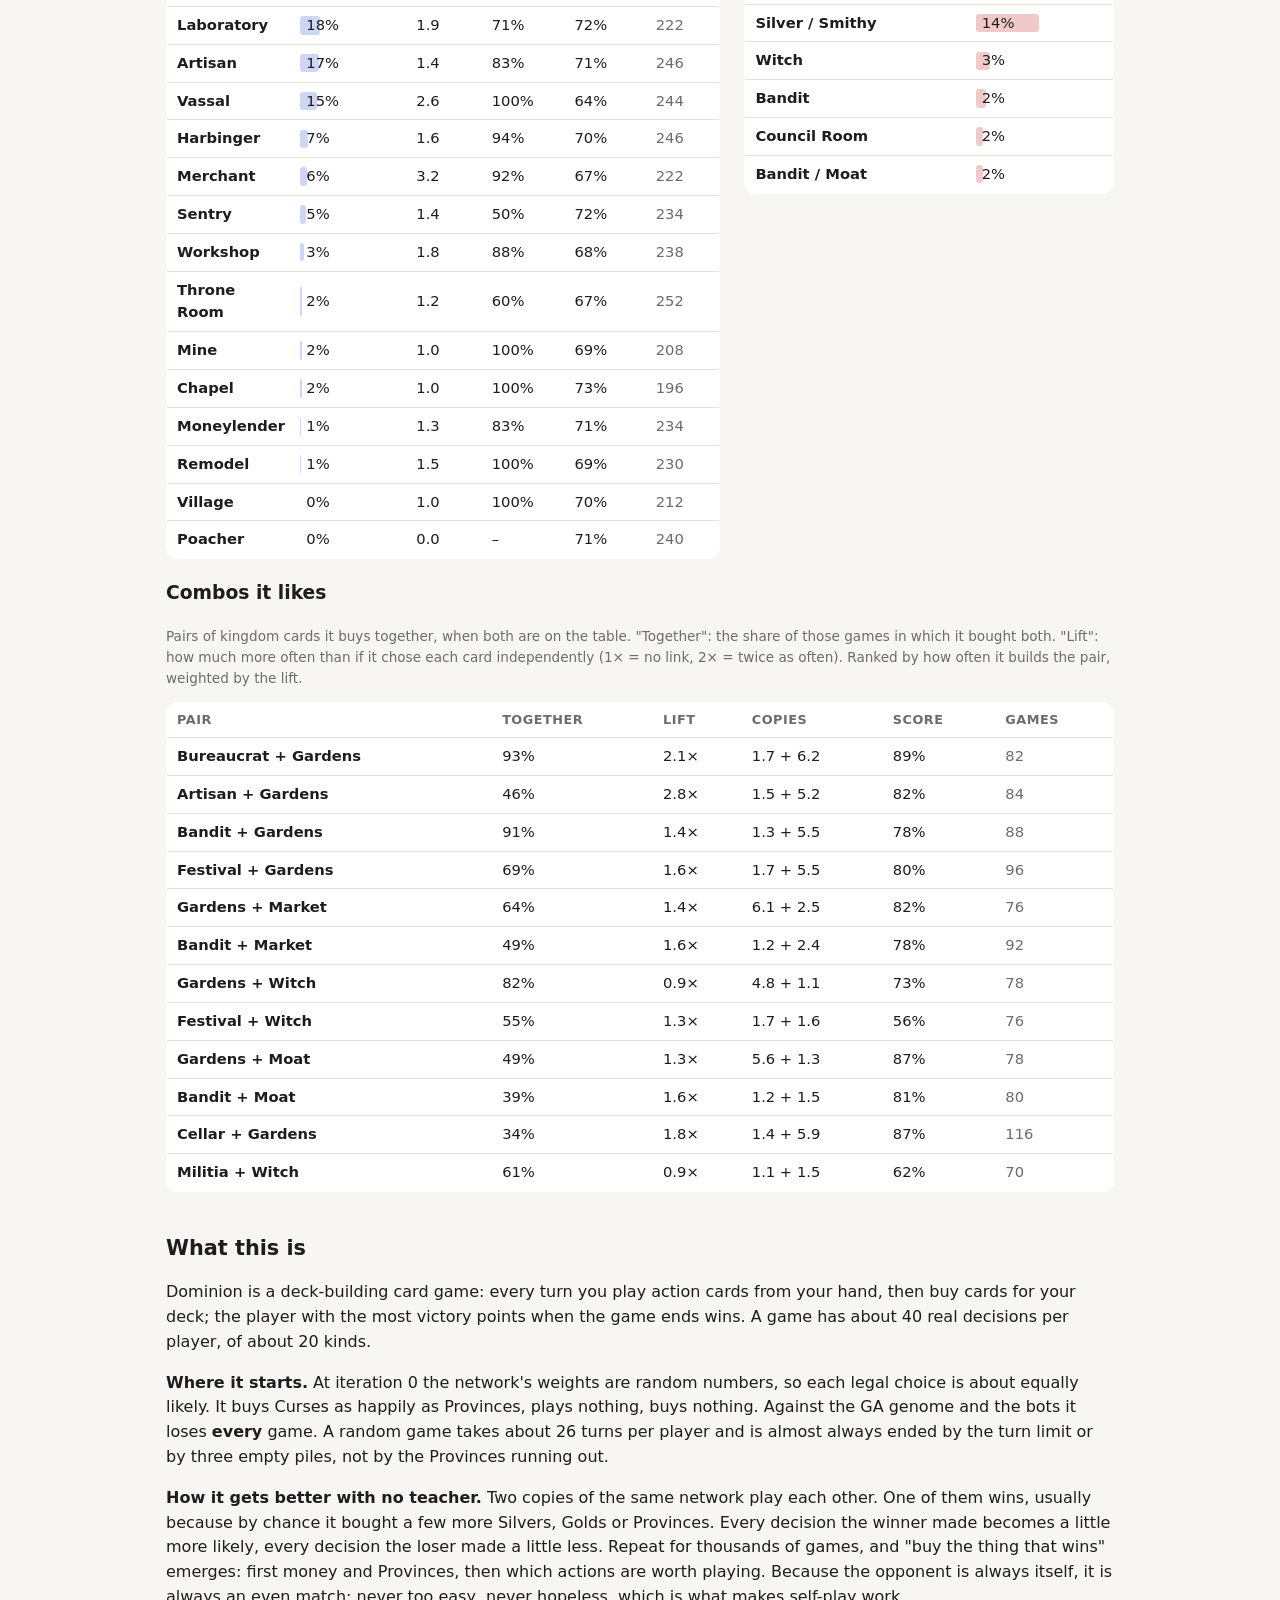
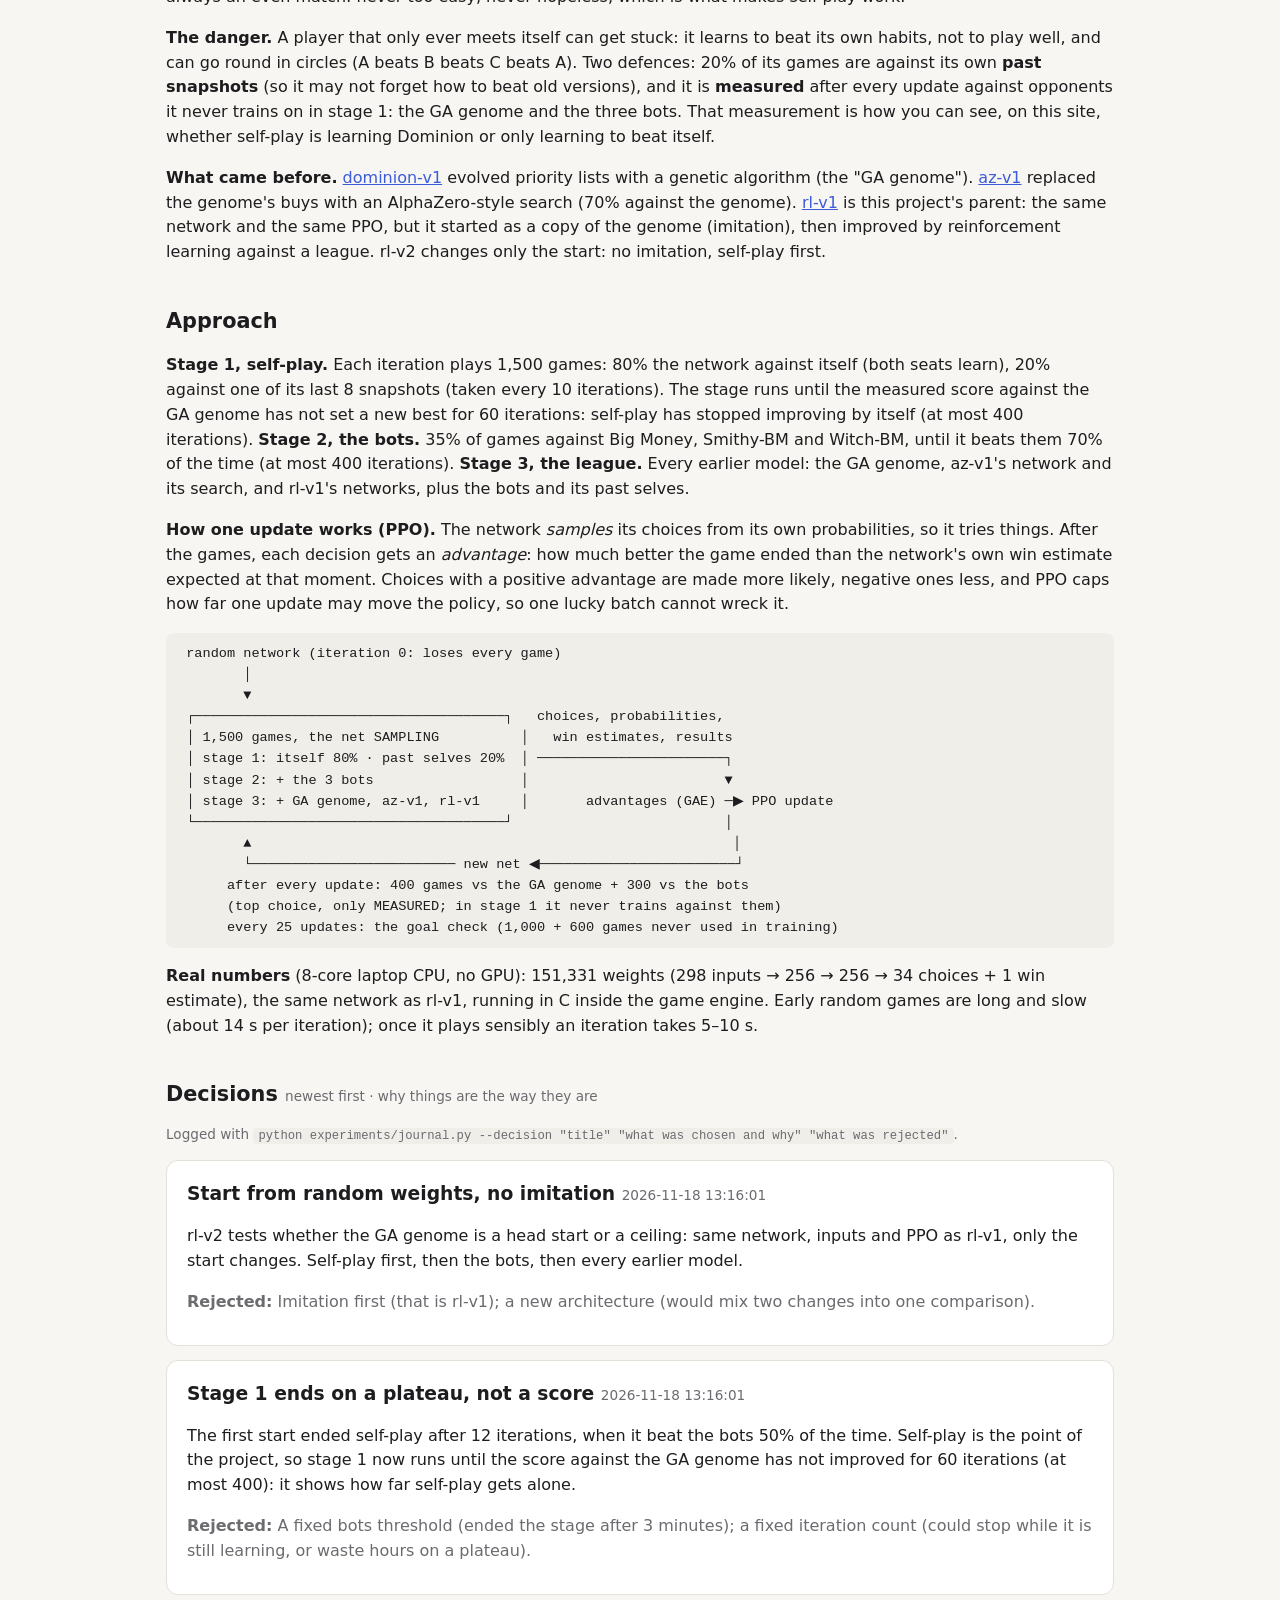
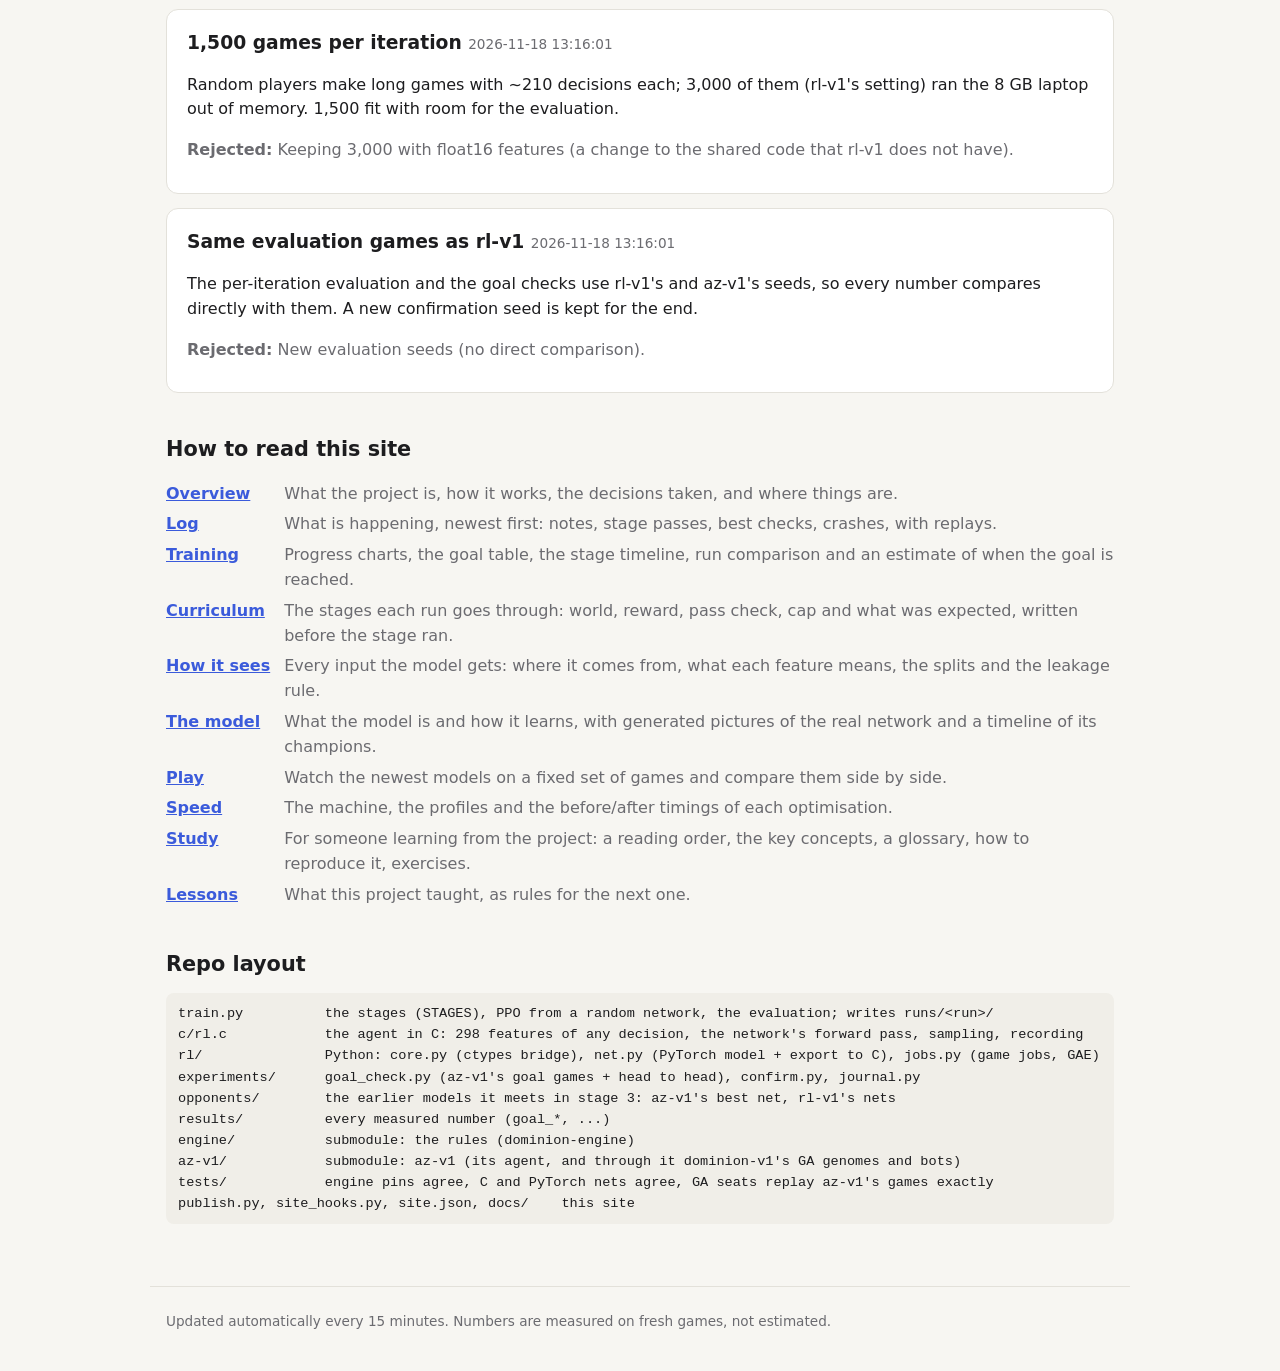
==== commit 0fb61516: "Site update 2026-11-18 15:38" ====
--- a/docs/index.html
+++ b/docs/index.html
@@ -4,7 +4,7 @@
 <meta charset="utf-8">
 <meta name="viewport" content="width=device-width, initial-scale=1">
 <title>Overview</title>
-<link rel="stylesheet" href="style.css?v=b7d56d44">
+<link rel="stylesheet" href="style.css?v=67ed24ee">
 </head>
 <body>
 <main>
--- a/docs/style.css
+++ b/docs/style.css
@@ -130,8 +130,9 @@
 }
 
 /* favorites (Overview: what it plays right now) */
-.favgrid { display: grid; grid-template-columns: 3fr 2fr; gap: 24px; }
-@media (max-width: 760px) { .favgrid { grid-template-columns: 1fr; } }
+.favgrid { display: grid; grid-template-columns: minmax(0, 3fr) minmax(0, 2fr); gap: 24px; }
+.favgrid > div { min-width: 0; }
+@media (max-width: 760px) { .favgrid { grid-template-columns: minmax(0, 1fr); } }
 table.fav td.favcell { position: relative; min-width: 110px; }
 table.fav .favbar { position: absolute; left: 4px; top: 25%; height: 50%; background: var(--accent); opacity: .25; border-radius: 3px; max-width: calc(100% - 8px); }
 table.fav .favbar.base { background: var(--good); }
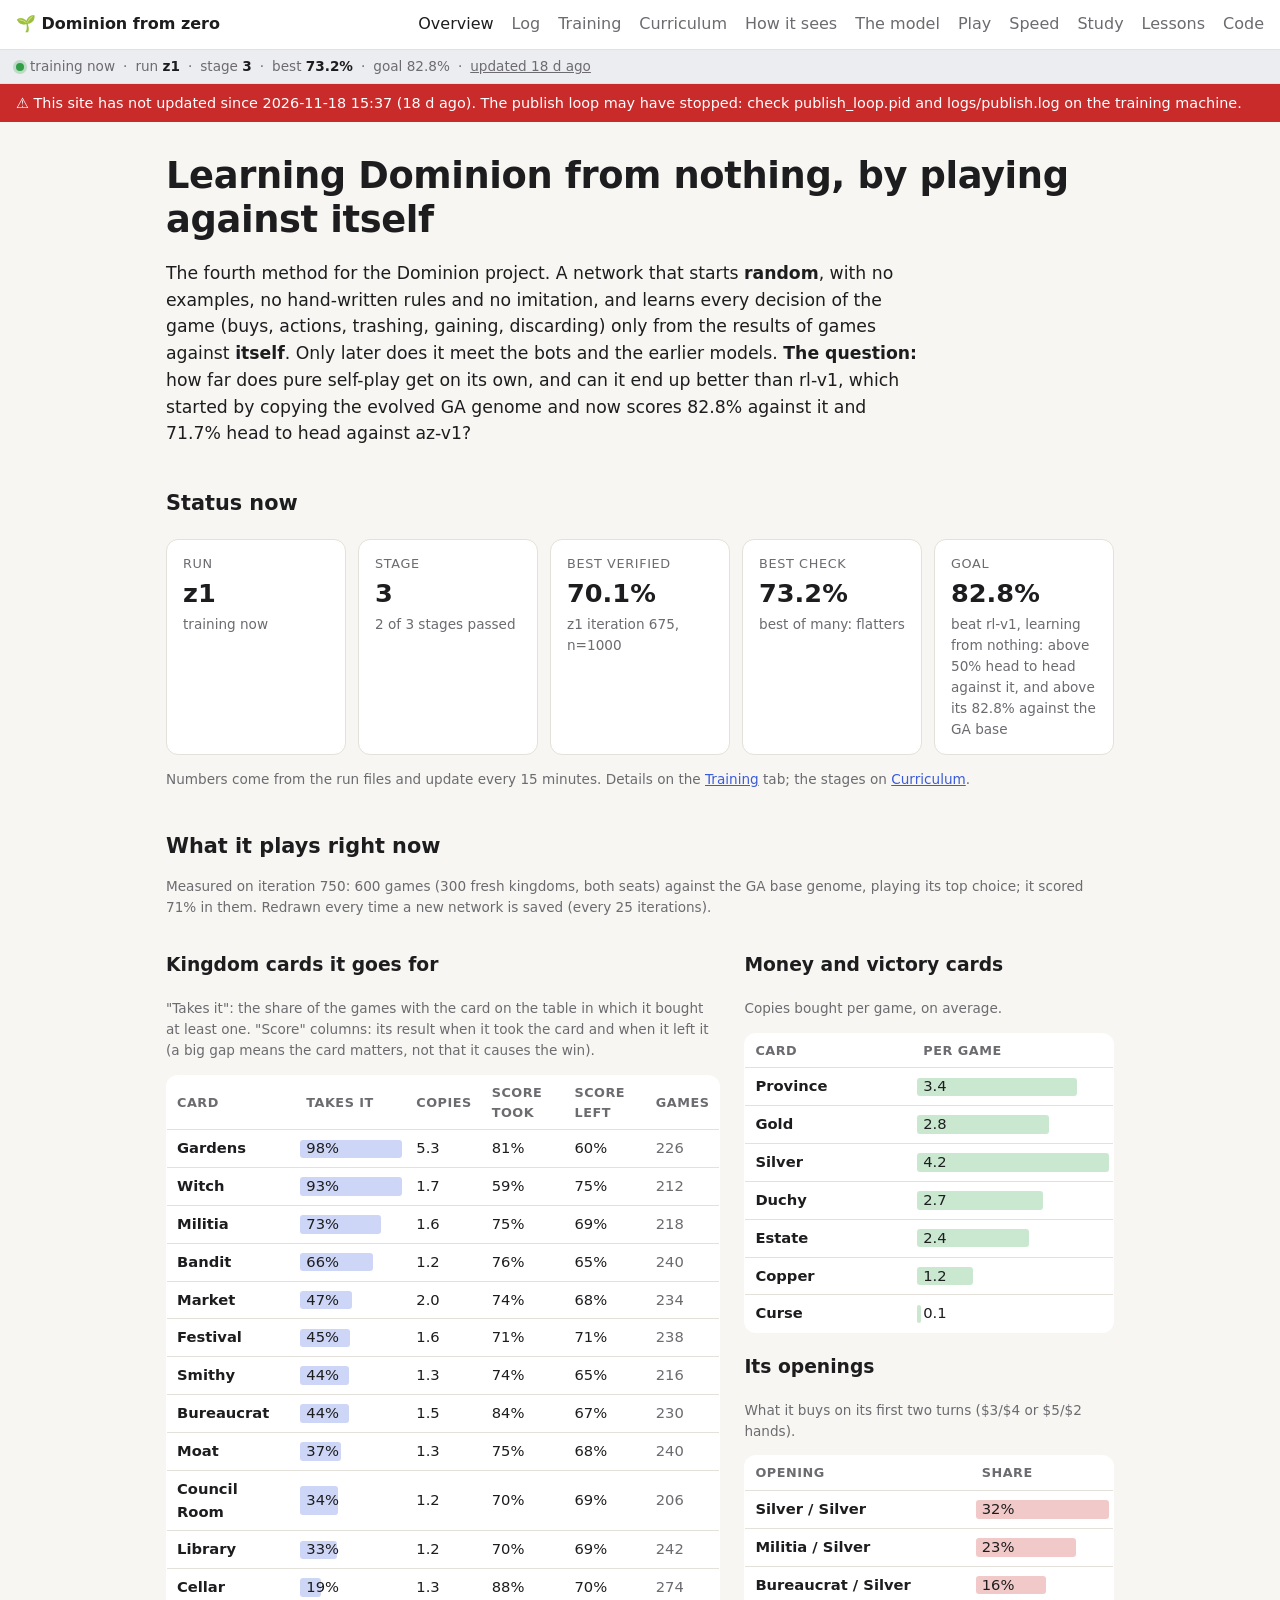
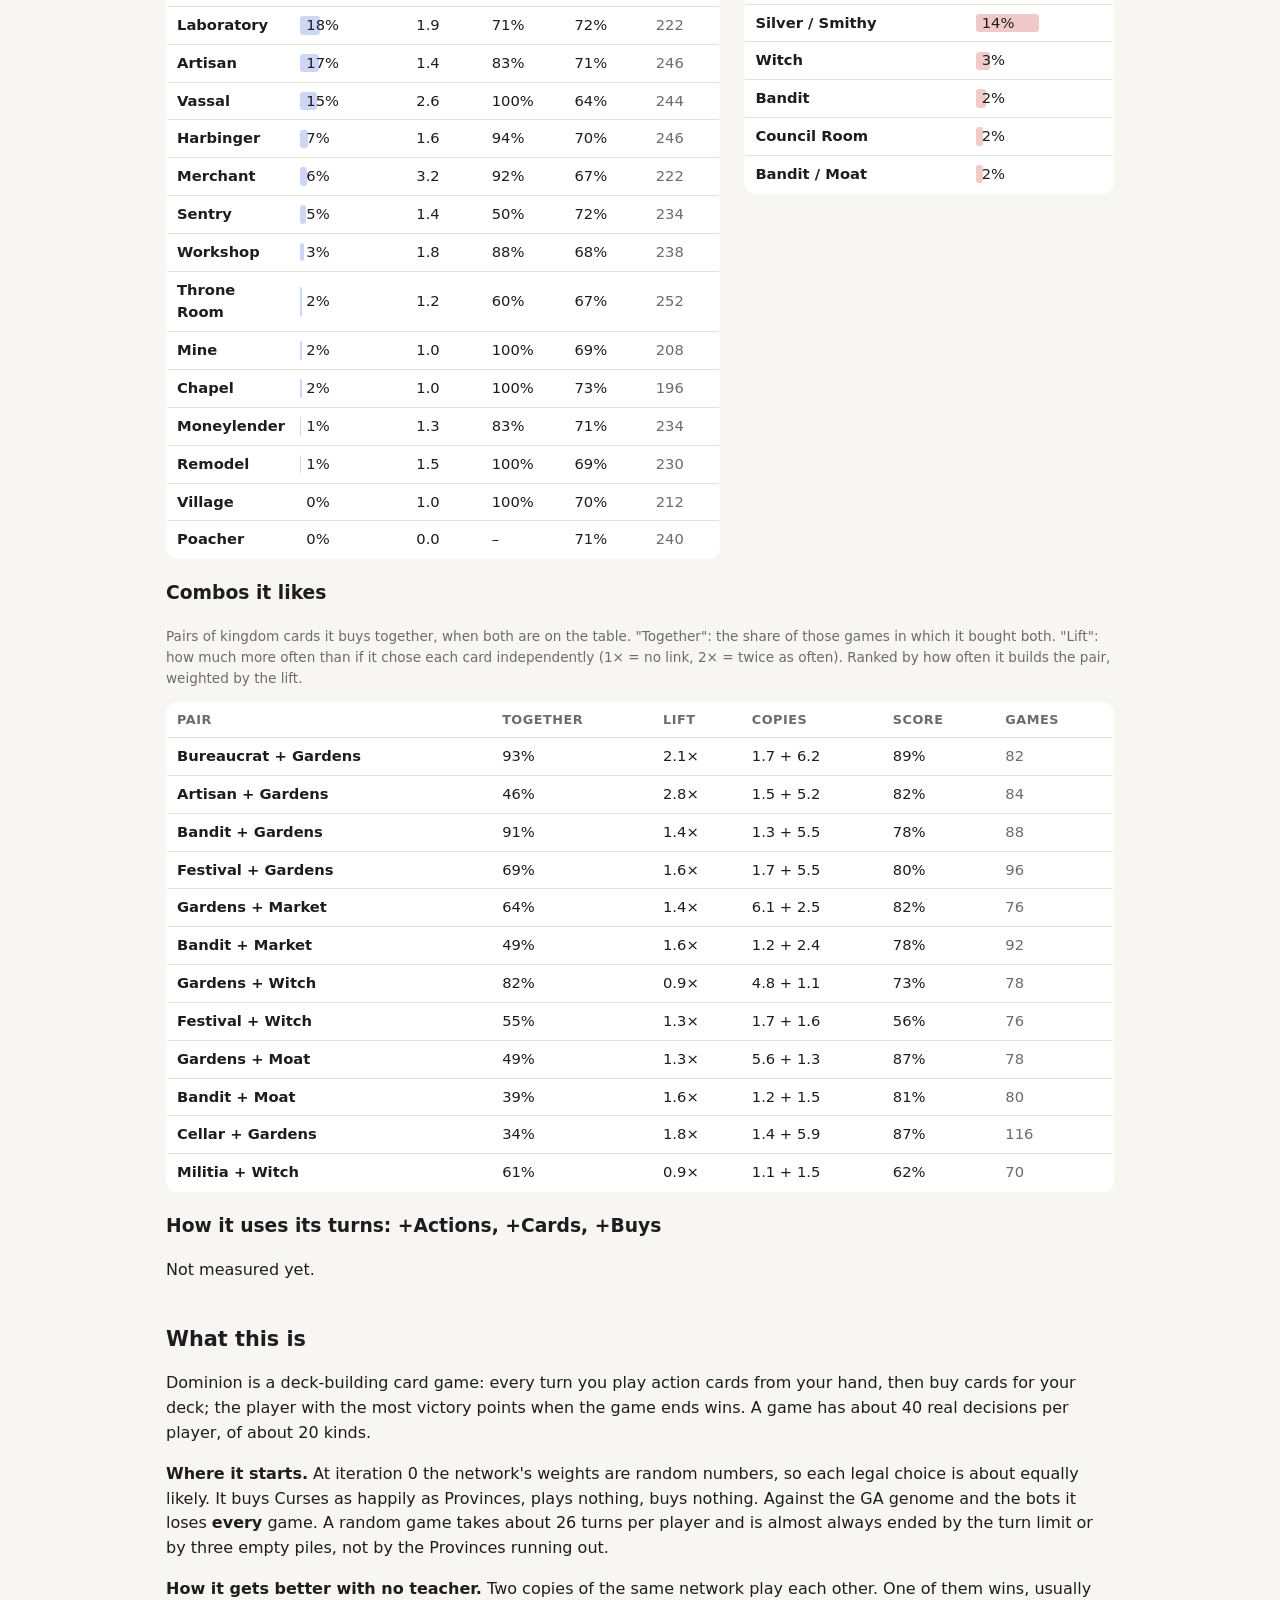
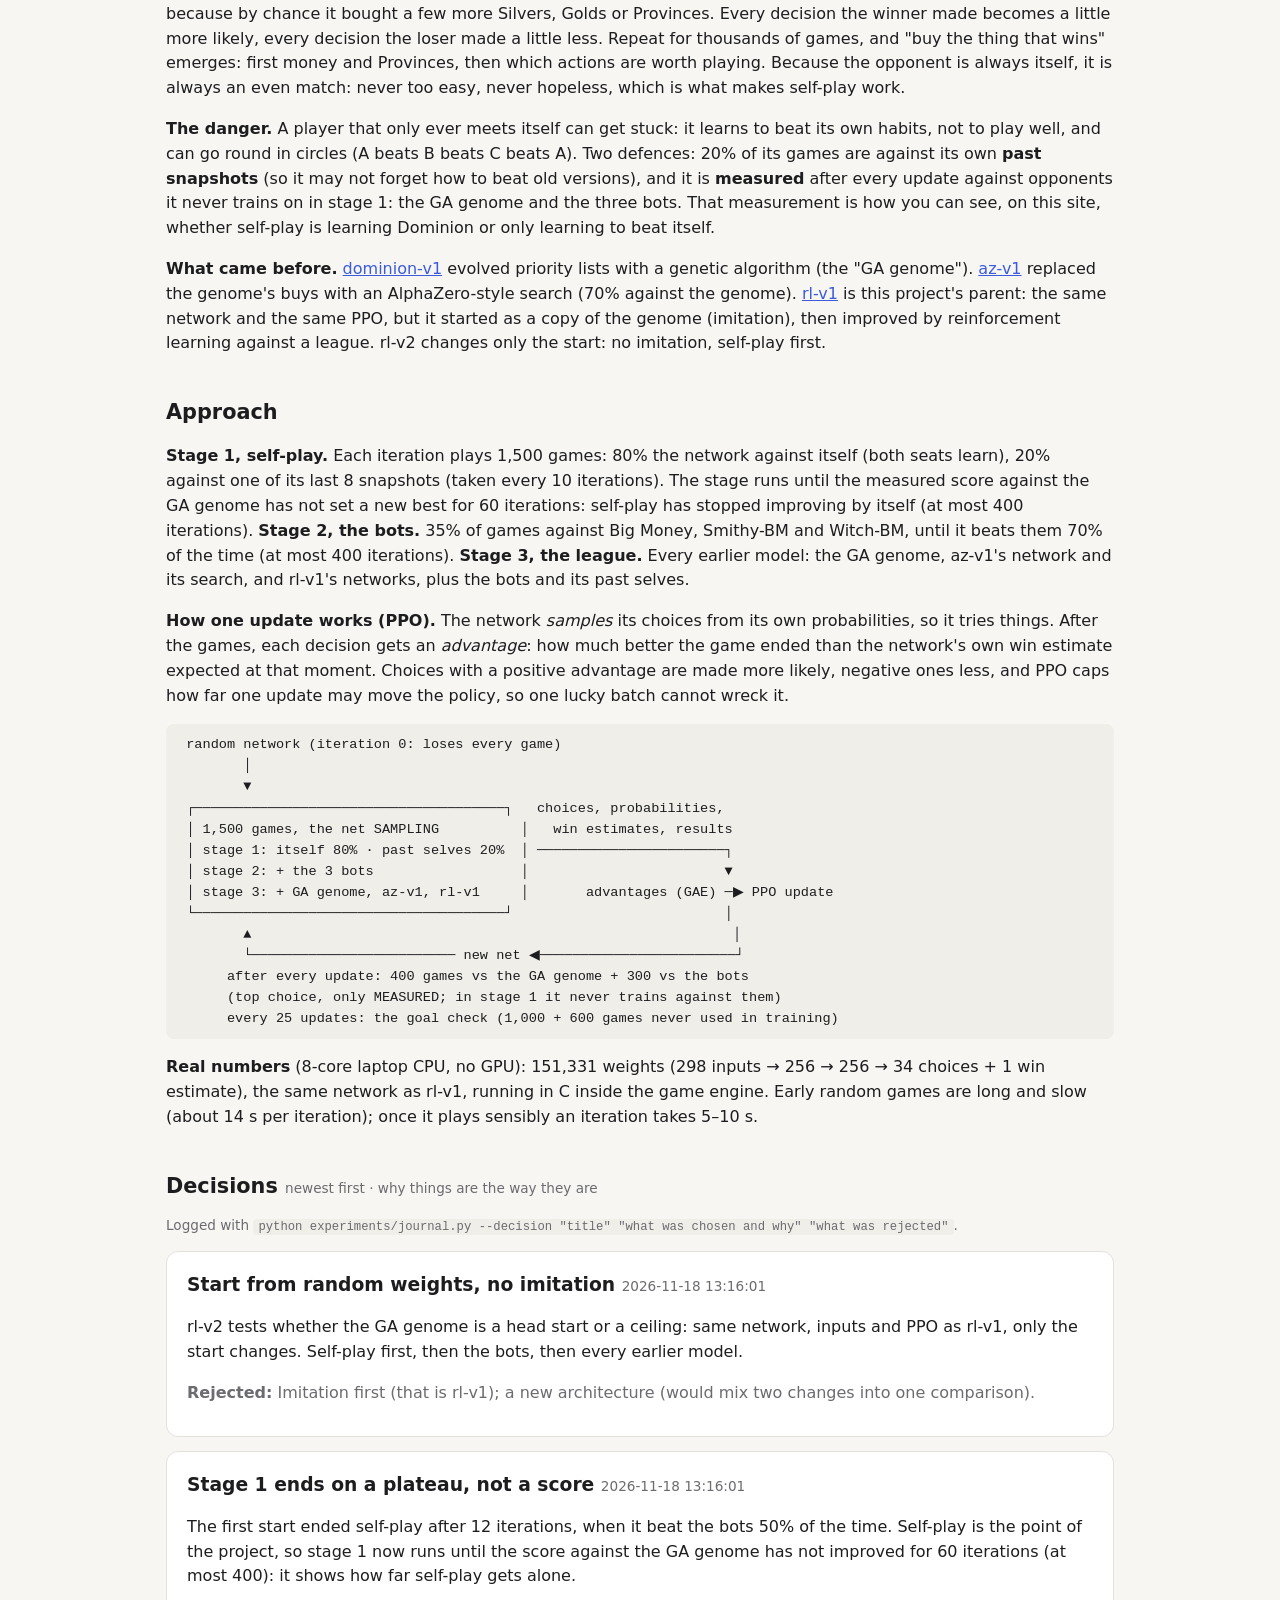
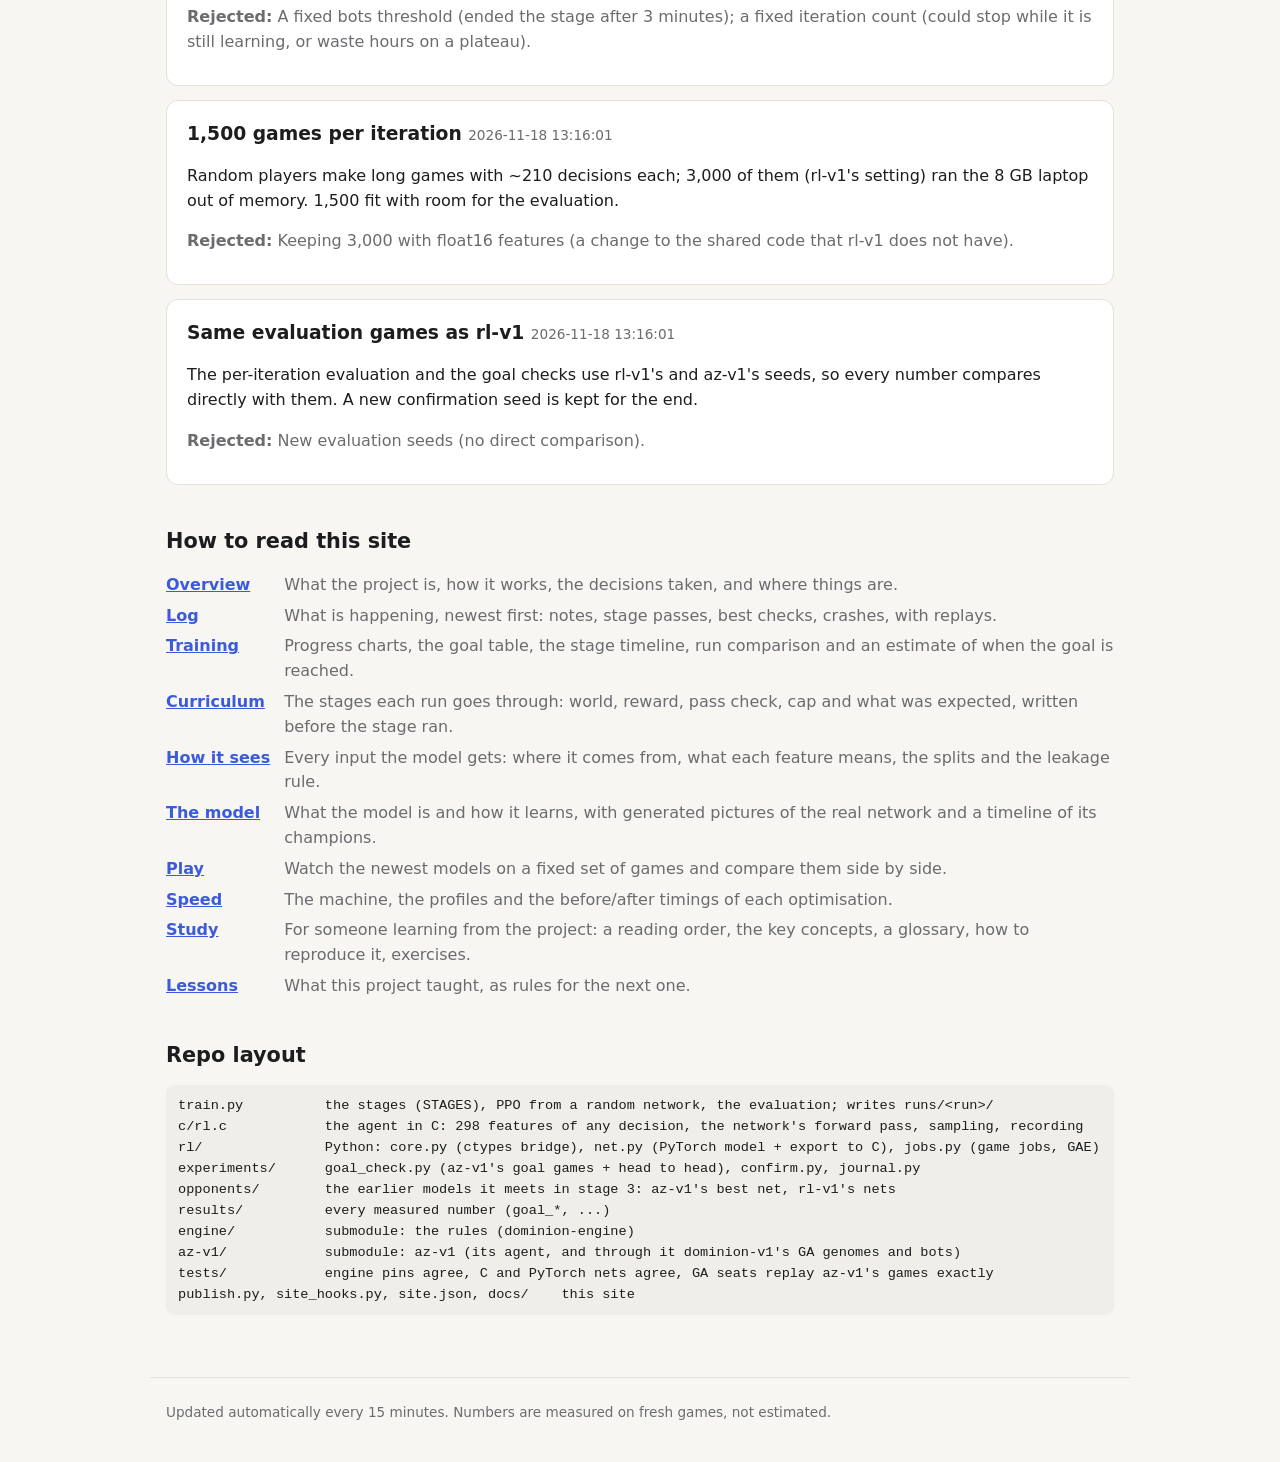
==== commit ad59a581: "Tests for +Actions/+Cards/+Buys; homepage: how it uses its turns vs the GA genome and rl-v1 Co-Autho" ====
--- a/docs/index.html
+++ b/docs/index.html
@@ -27,6 +27,8 @@
 <section>
   <h2>What it plays right now</h2>
   <div id="favorites"></div>
+  <h3>How it uses its turns: +Actions, +Cards, +Buys</h3>
+  <div id="turnuse"></div>
 </section>
 
 <section>
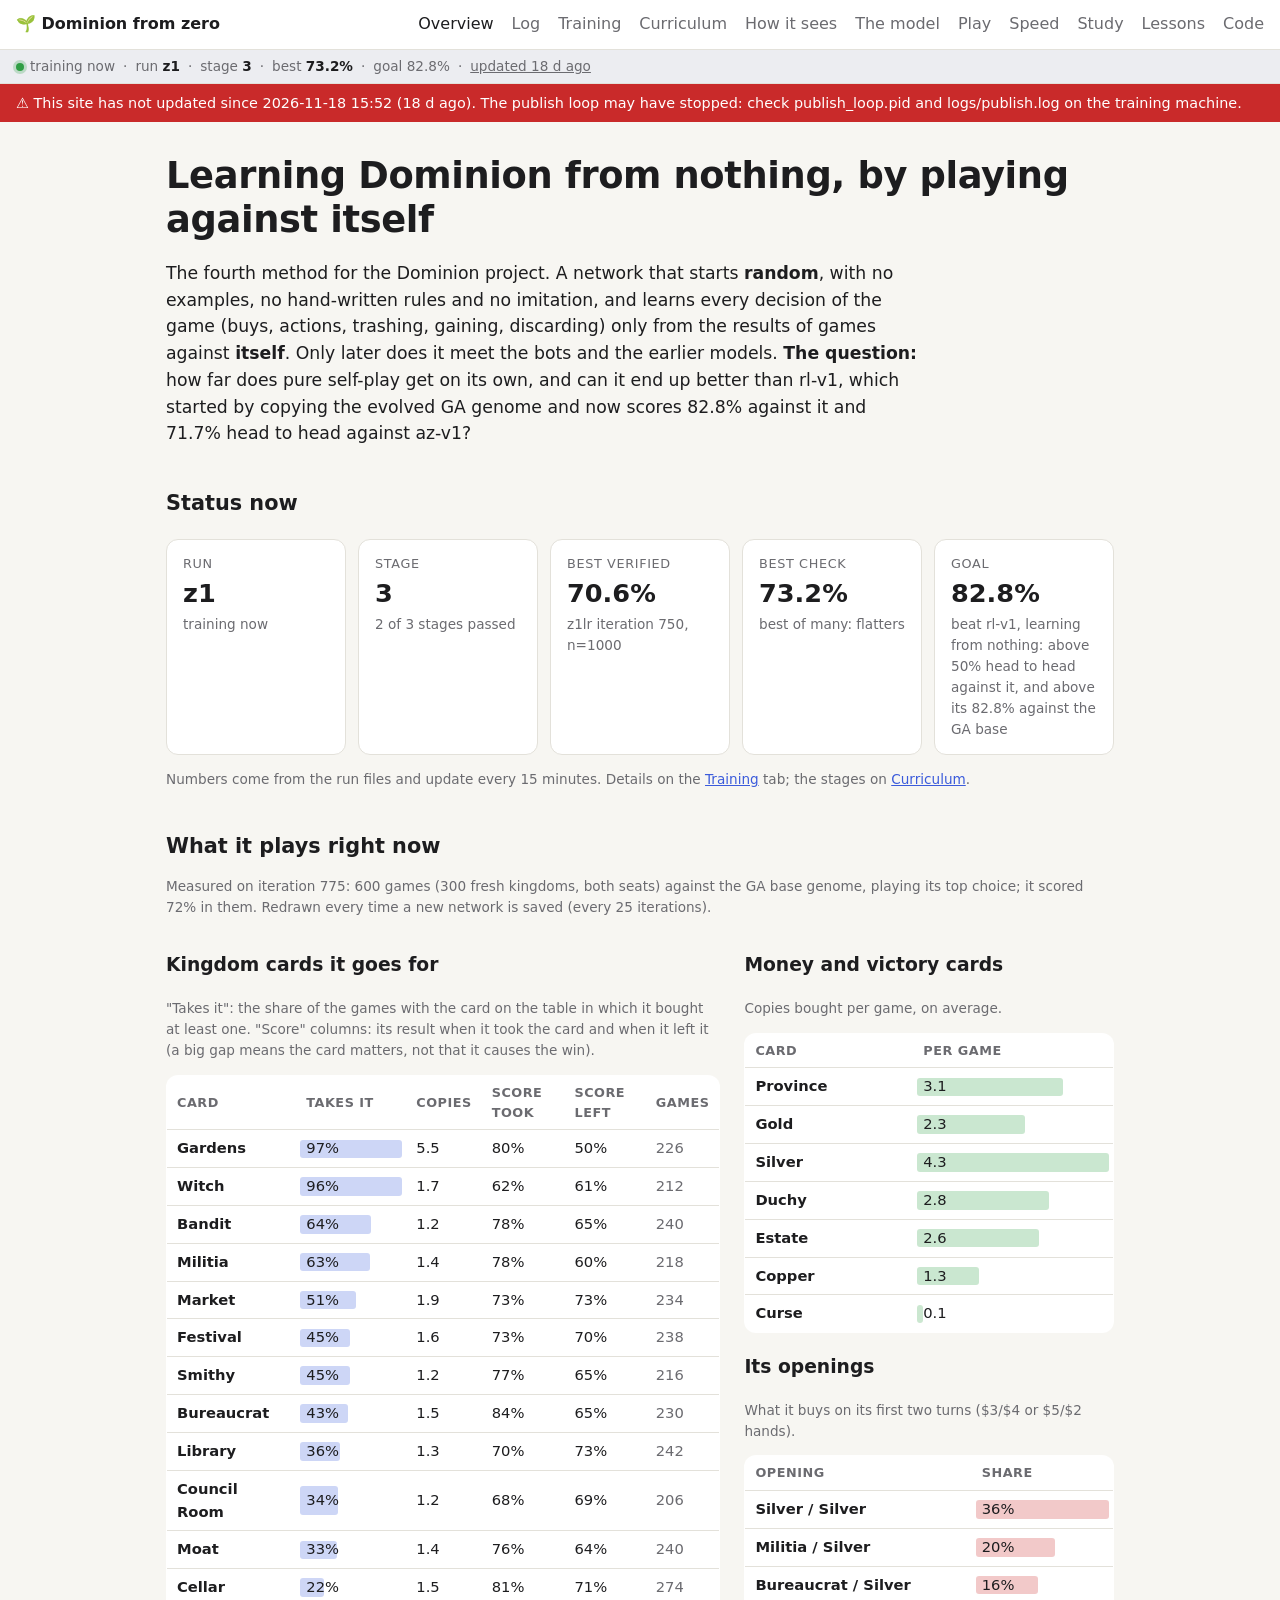
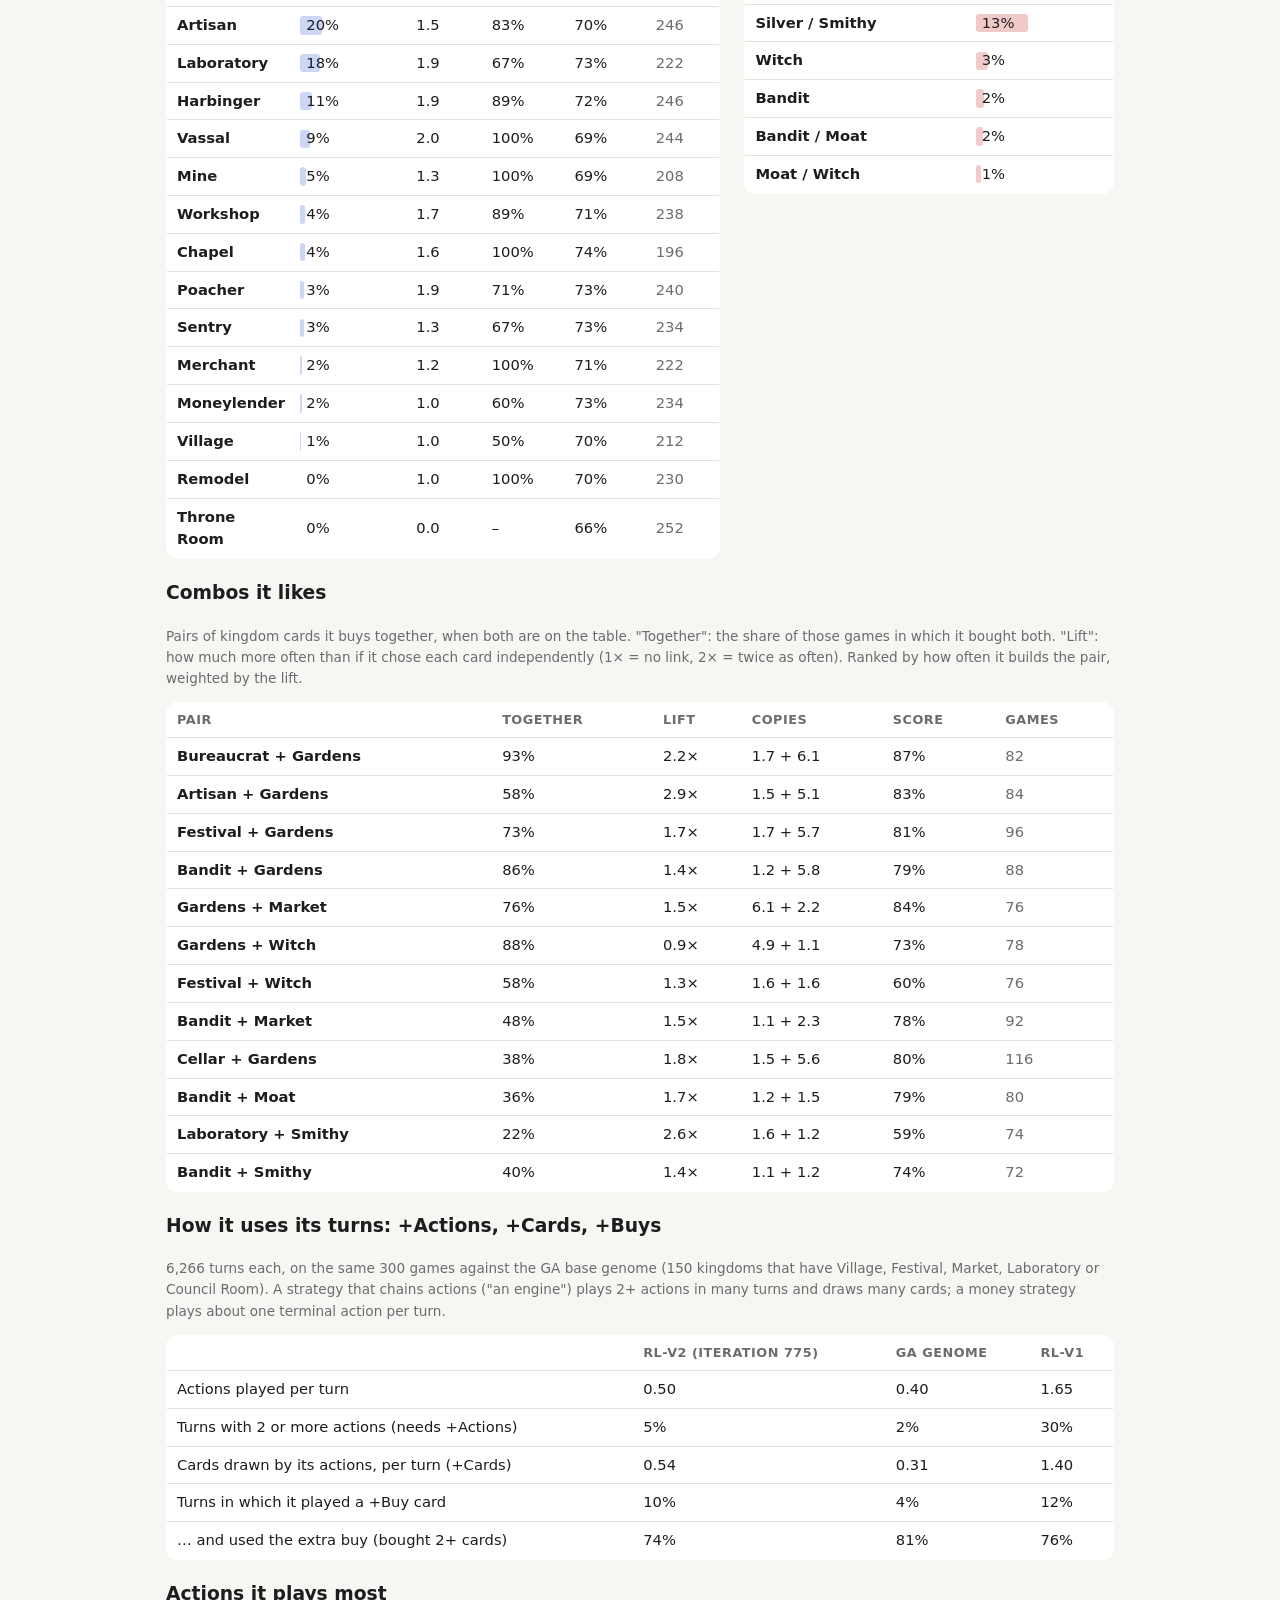
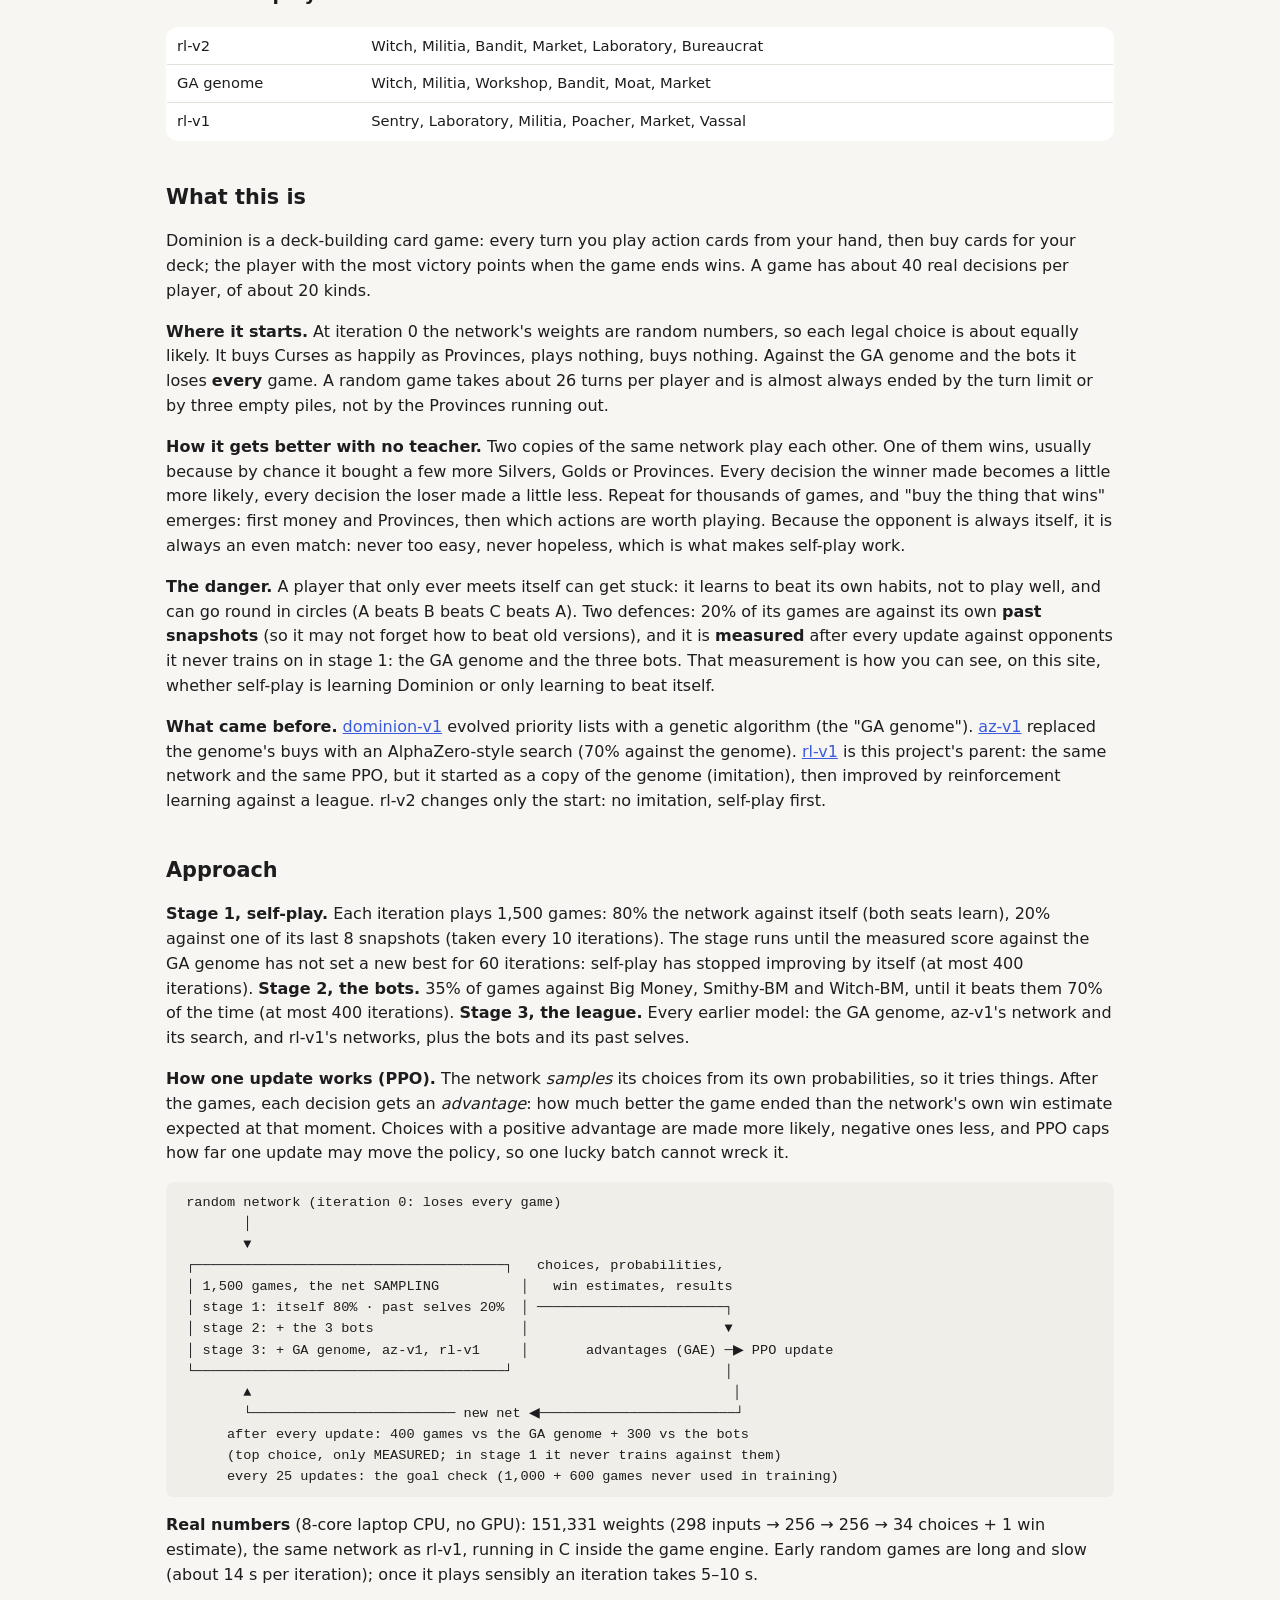
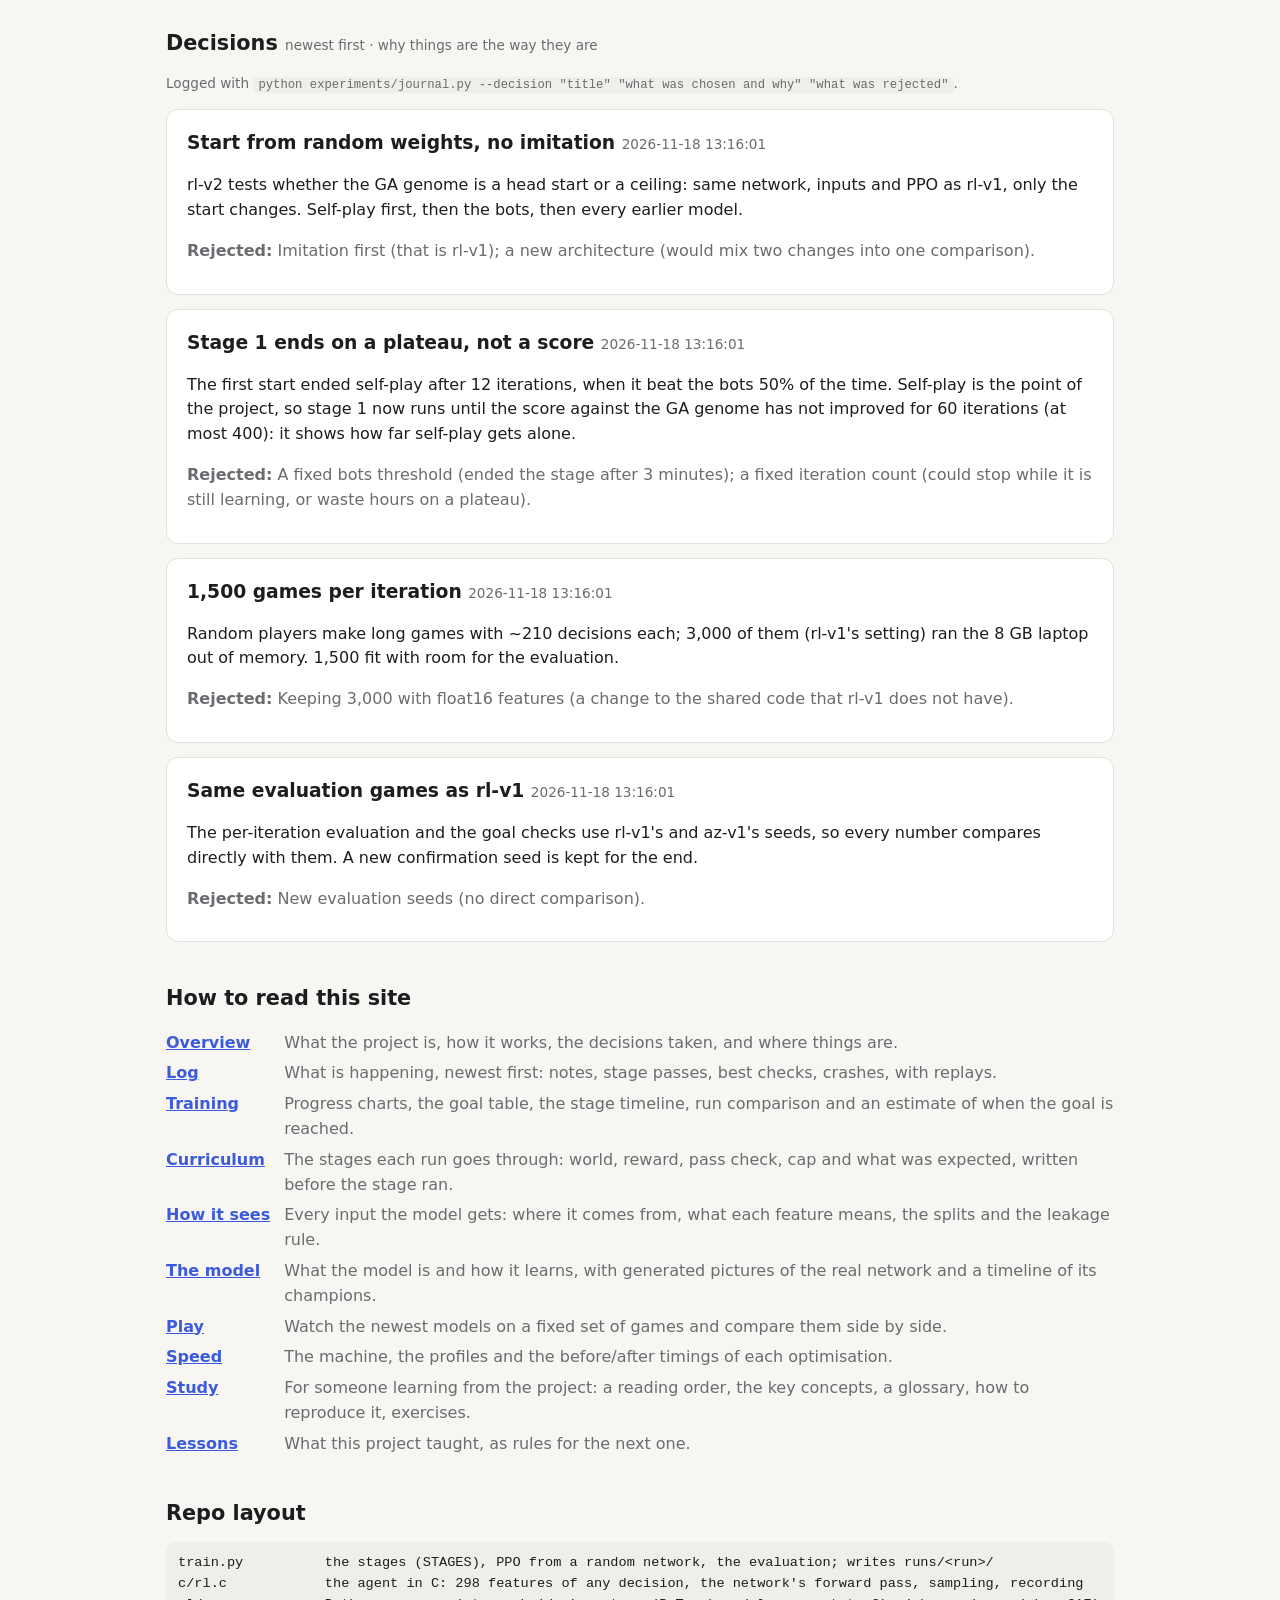
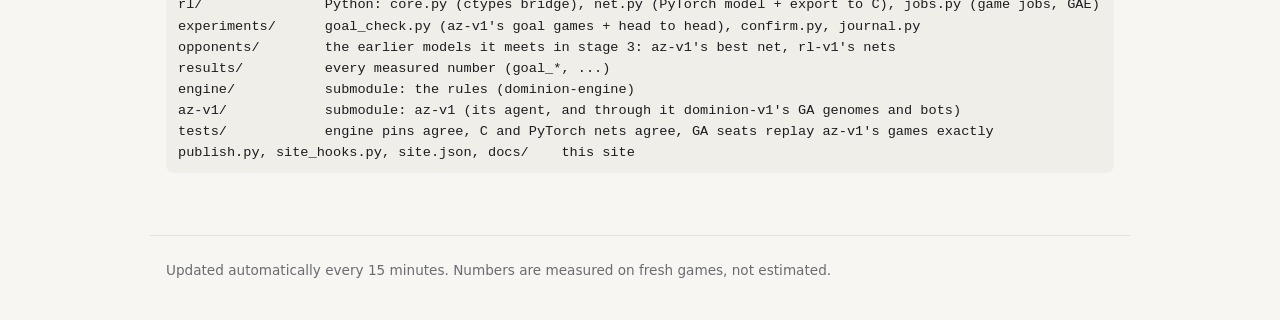
==== commit 5b37a6d9: "Site update 2026-11-18 15:56" ====
--- a/docs/index.html
+++ b/docs/index.html
@@ -122,6 +122,6 @@
 <script src="common.js?v=958183f8"></script>
 <script src="project.js?v=0467ffc4"></script>
 <script src="overview.js?v=cb92b7c0"></script>
-<script src="favorites.js?v=ef157216"></script>
+<script src="favorites.js?v=a2adf90b"></script>
 </body>
 </html>
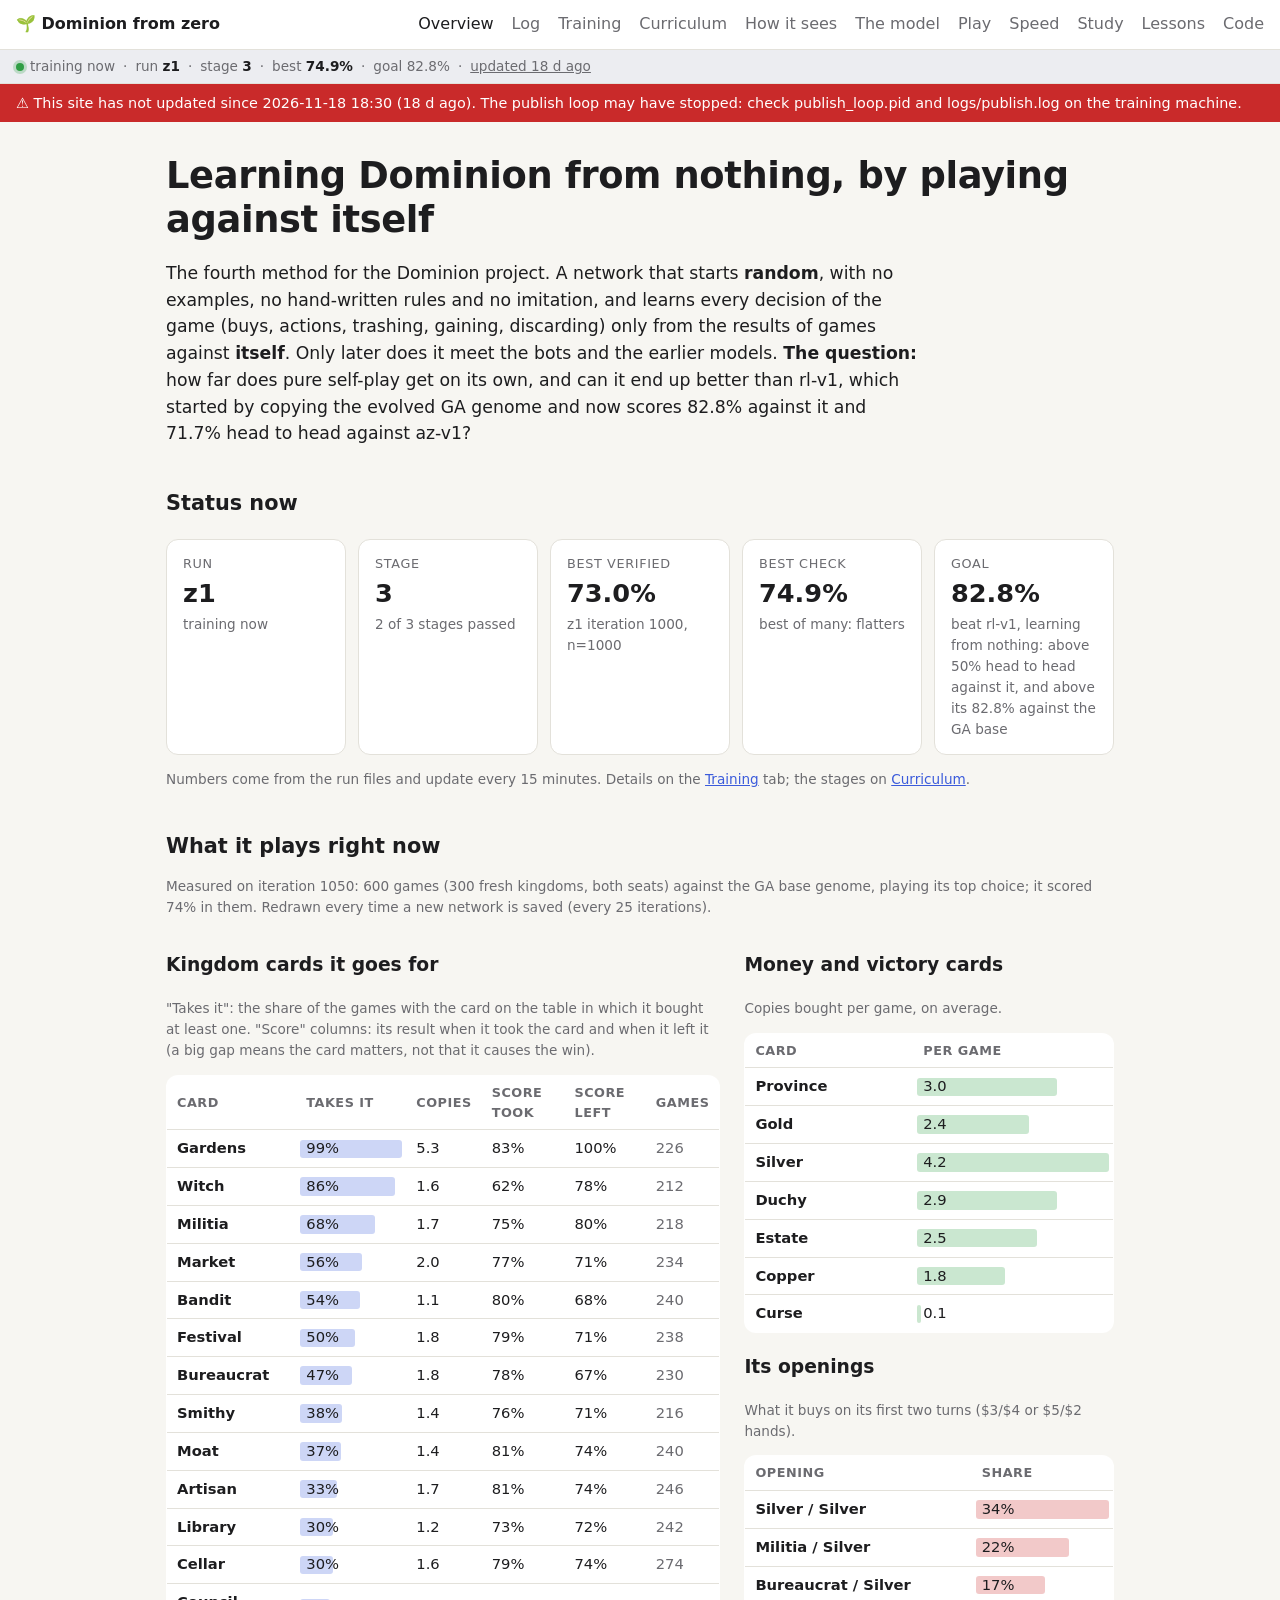
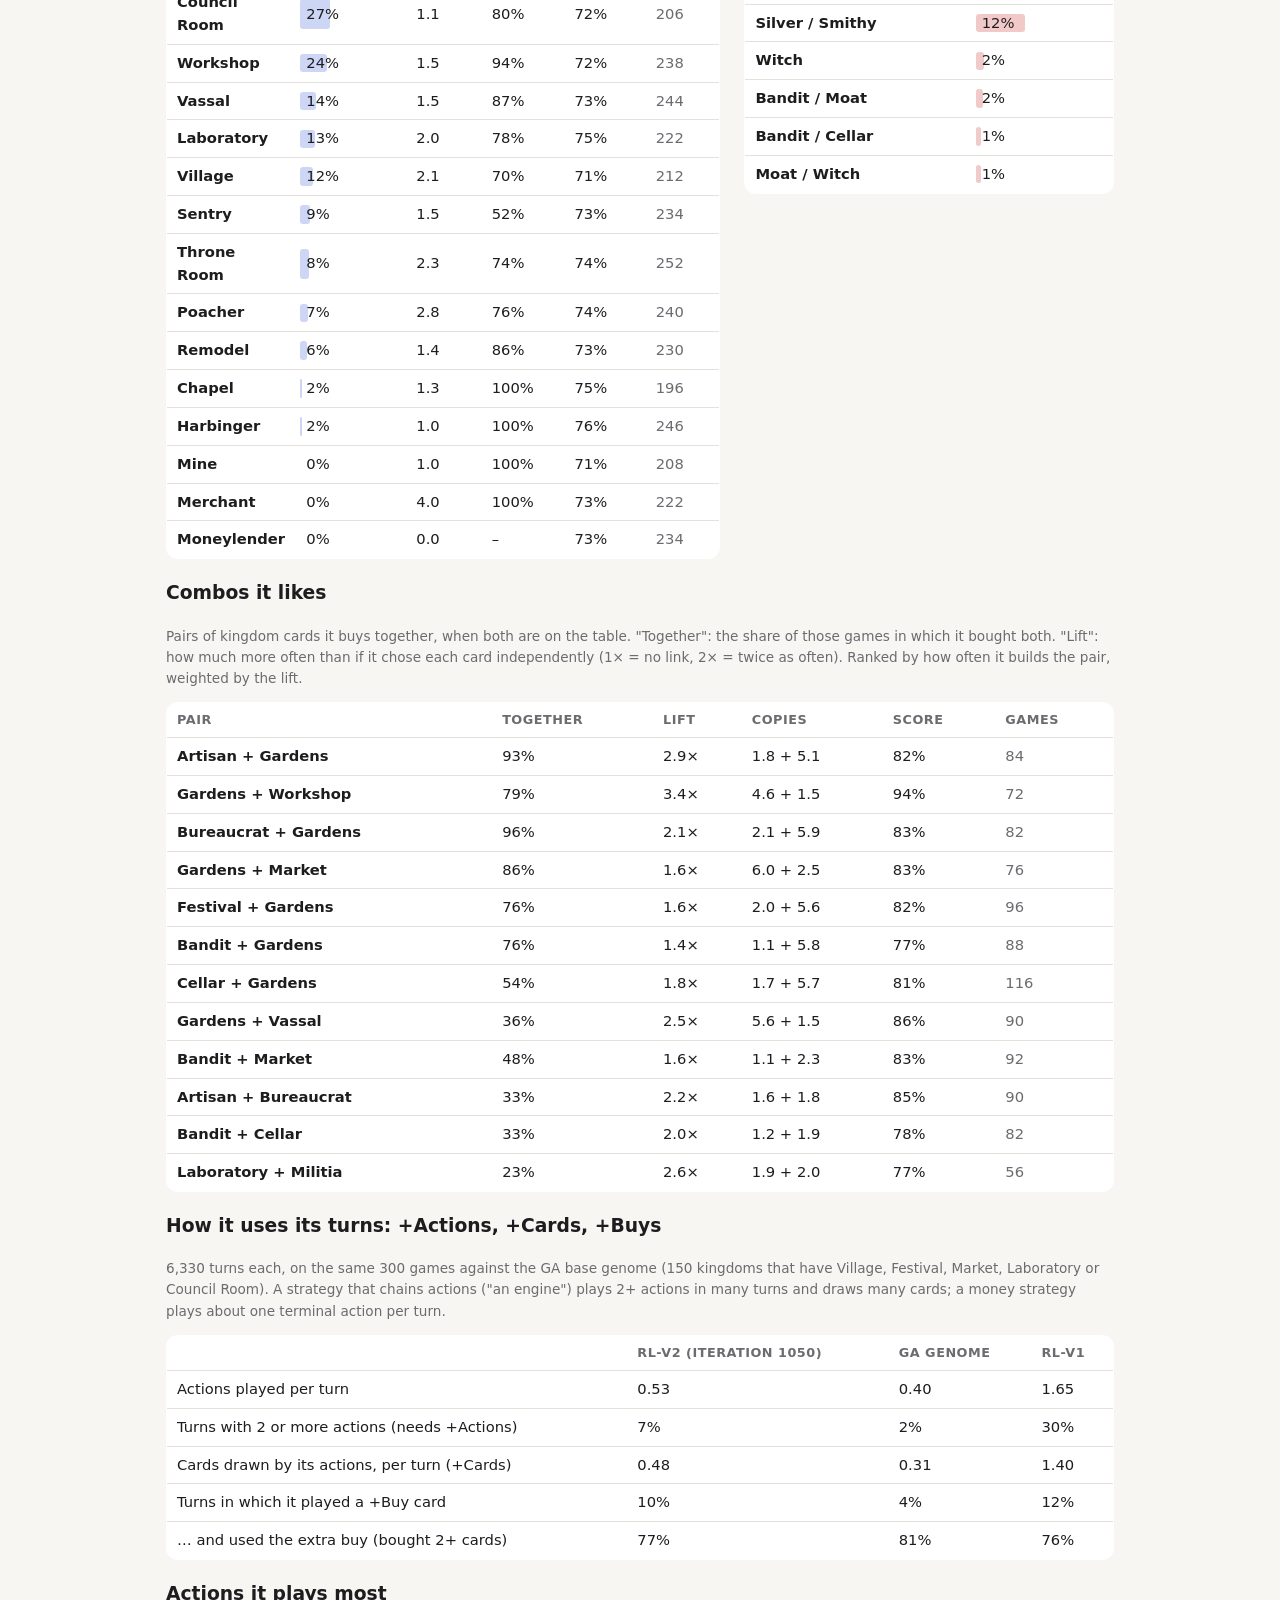
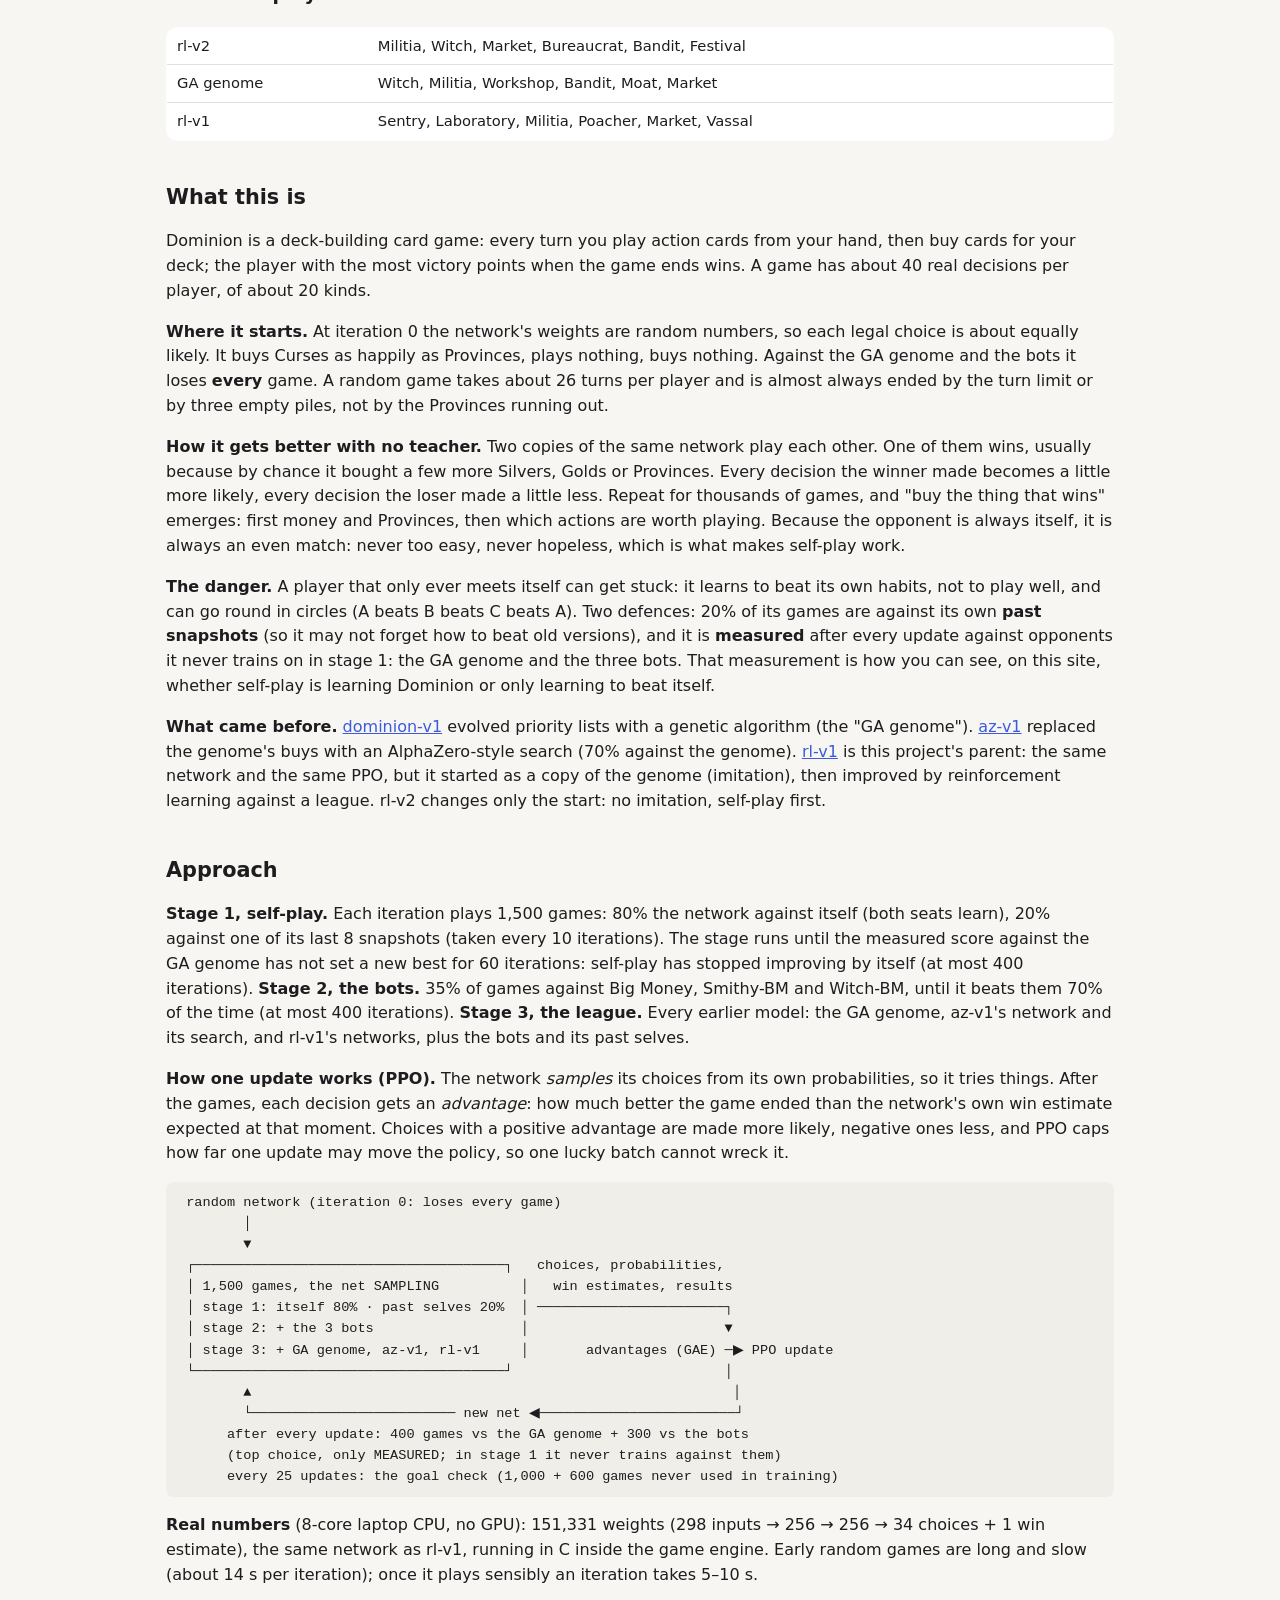
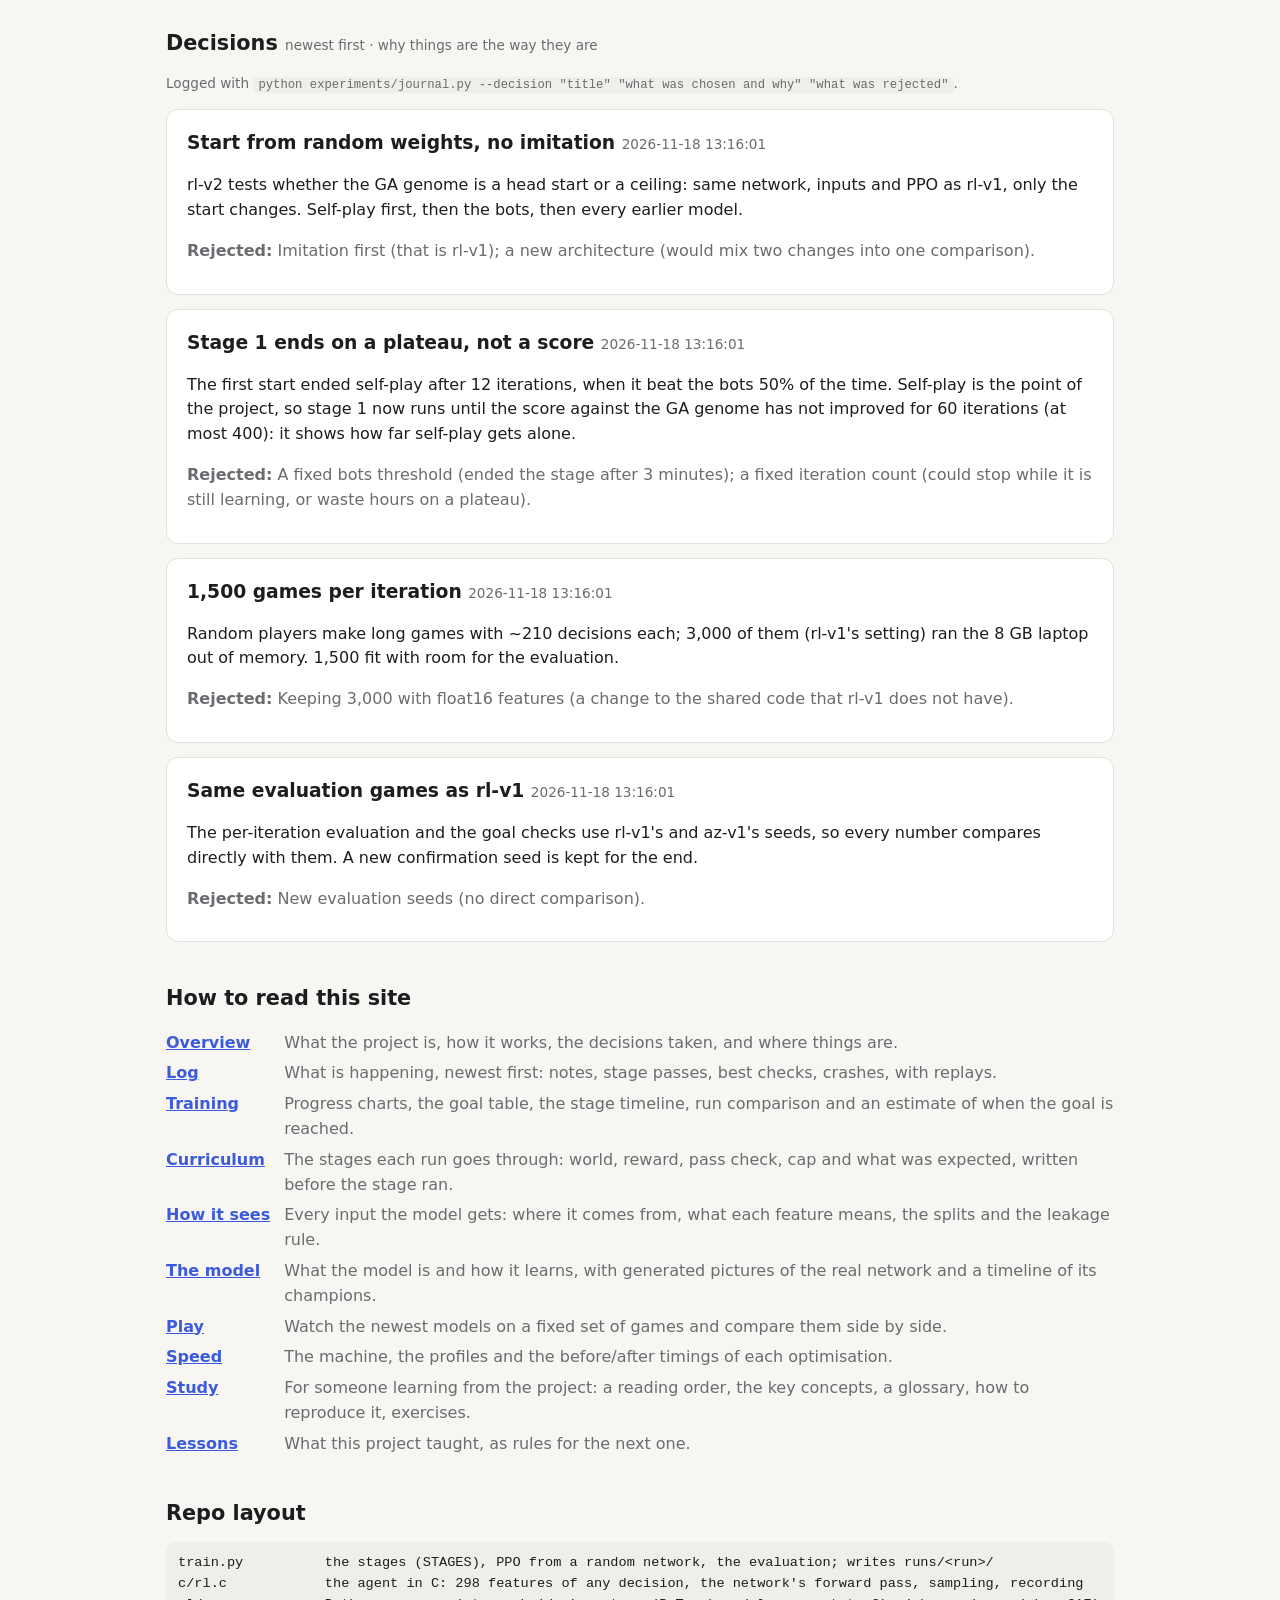
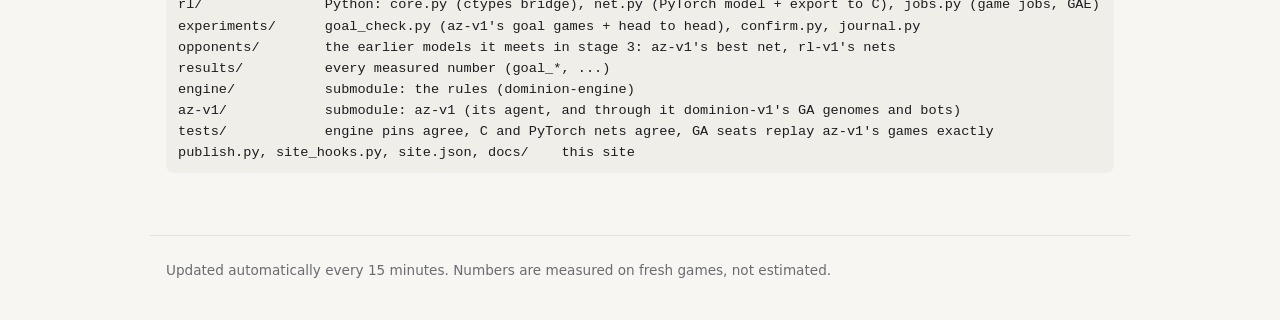
==== commit 24fb83c6: "Site update 2026-11-18 18:33" ====
--- a/docs/index.html
+++ b/docs/index.html
@@ -4,7 +4,7 @@
 <meta charset="utf-8">
 <meta name="viewport" content="width=device-width, initial-scale=1">
 <title>Overview</title>
-<link rel="stylesheet" href="style.css?v=67ed24ee">
+<link rel="stylesheet" href="style.css?v=67bf4e6d">
 </head>
 <body>
 <main>
--- a/docs/style.css
+++ b/docs/style.css
@@ -138,3 +138,22 @@
 table.fav .favbar.base { background: var(--good); }
 table.fav .favbar.open { background: var(--bad); }
 table.fav td.favcell span:last-child { position: relative; }
+
+/* play against a model: plain boxes */
+.vsetup { display: flex; flex-wrap: wrap; gap: 10px 16px; align-items: center; }
+.vsetup select, .vsetup input { font: inherit; padding: 4px 6px; max-width: 100%; }
+.vsetup input { width: 7em; }
+.vsetup button, .vbtns button { font: inherit; border: 1px solid var(--line); background: var(--panel); color: var(--ink);
+  border-radius: 6px; padding: 6px 12px; cursor: pointer; }
+.vsetup button, .vbtns button:hover { border-color: var(--accent); }
+.vbtns { display: flex; flex-wrap: wrap; gap: 6px; margin-top: 8px; }
+.vbtns button.pass { color: var(--muted); }
+.vsupply { display: grid; grid-template-columns: repeat(auto-fill, minmax(105px, 1fr)); gap: 6px; margin: 10px 0; }
+.vpile { border: 1px solid var(--line); border-radius: 6px; padding: 5px 7px; background: var(--panel); }
+.vpile.can { border-color: var(--good); box-shadow: inset 0 0 0 1px var(--good); }
+.vpile.dim { opacity: .45; }
+.vpile.empty { opacity: .3; text-decoration: line-through; }
+.vrow { margin: 8px 0; line-height: 1.9; }
+.vcard { display: inline-block; border: 1px solid var(--line); border-radius: 4px; padding: 0 6px; background: var(--panel); line-height: 1.6; }
+.vask { border: 2px solid var(--accent); border-radius: 8px; padding: 10px 12px; margin: 10px 0; background: var(--panel); }
+.vlog { font-size: 13px; margin-top: 8px; max-height: 260px; overflow: auto; border-top: 1px solid var(--line); padding-top: 6px; }
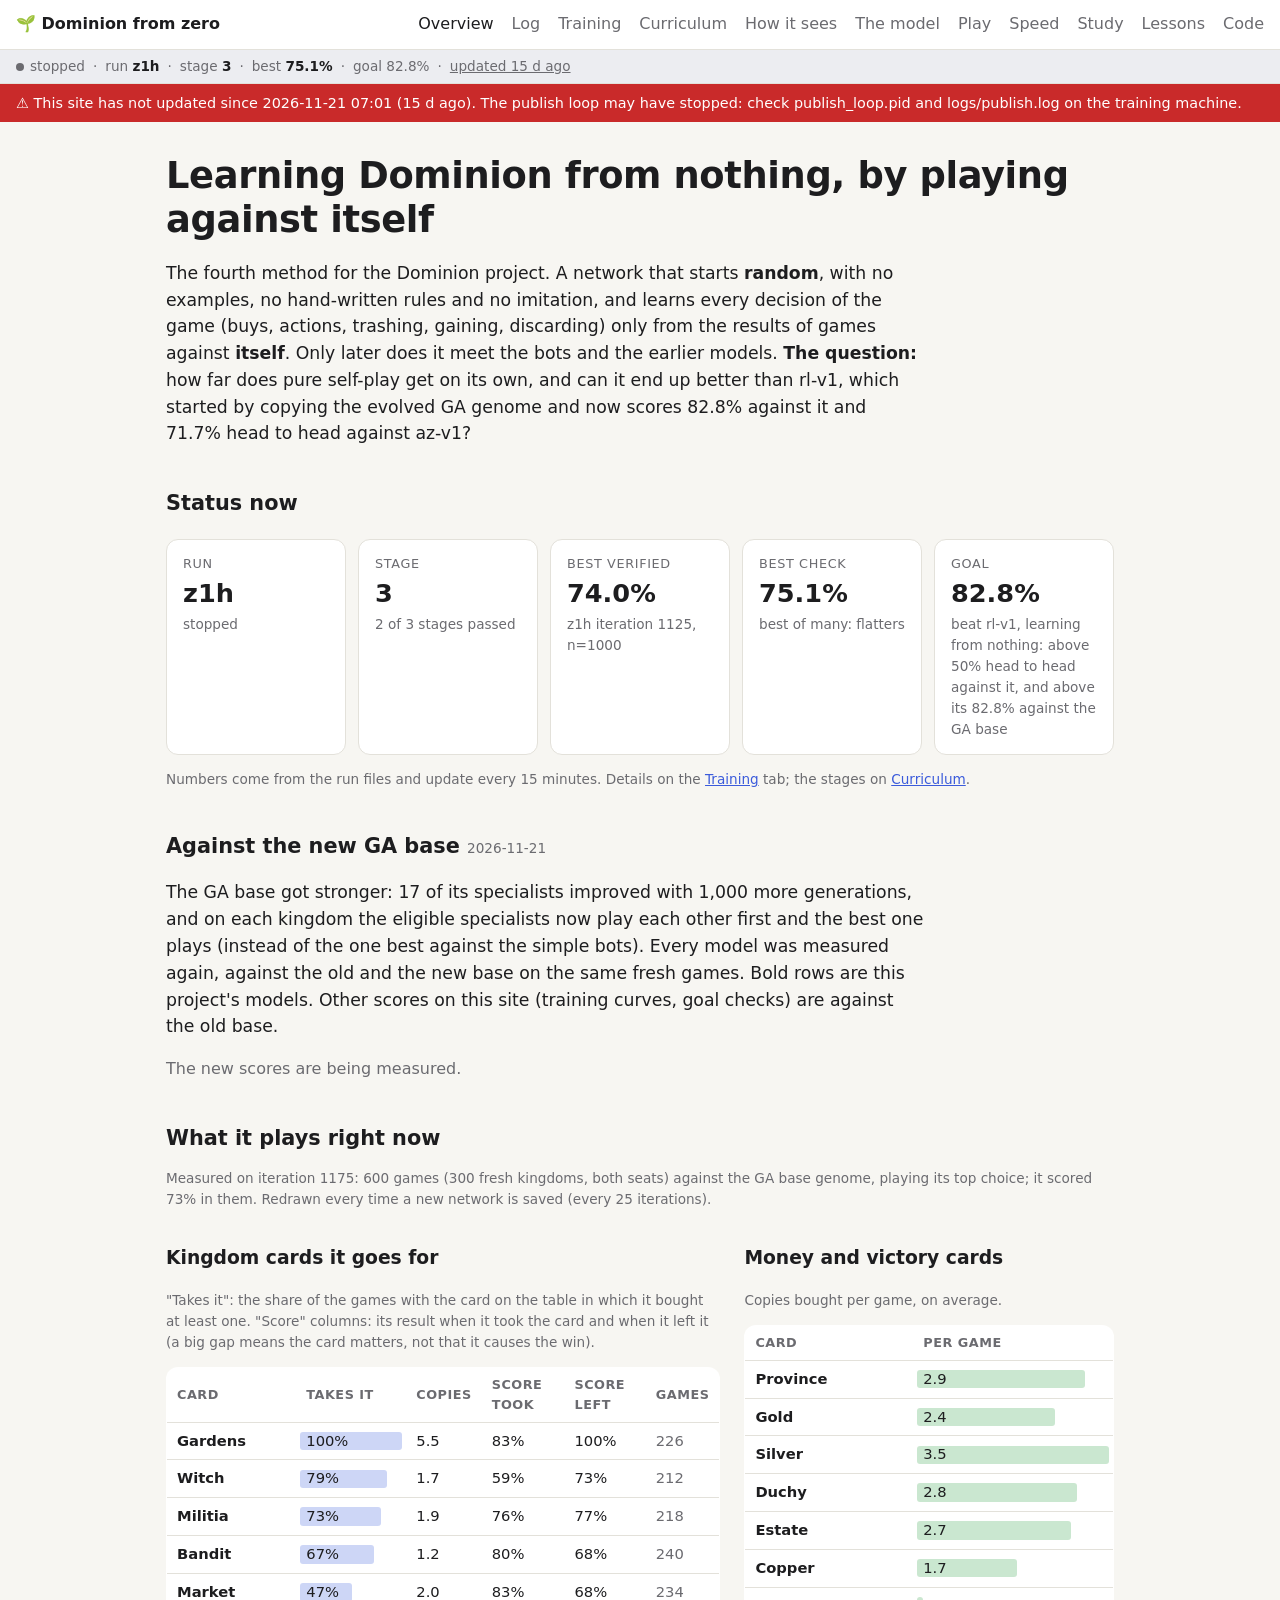
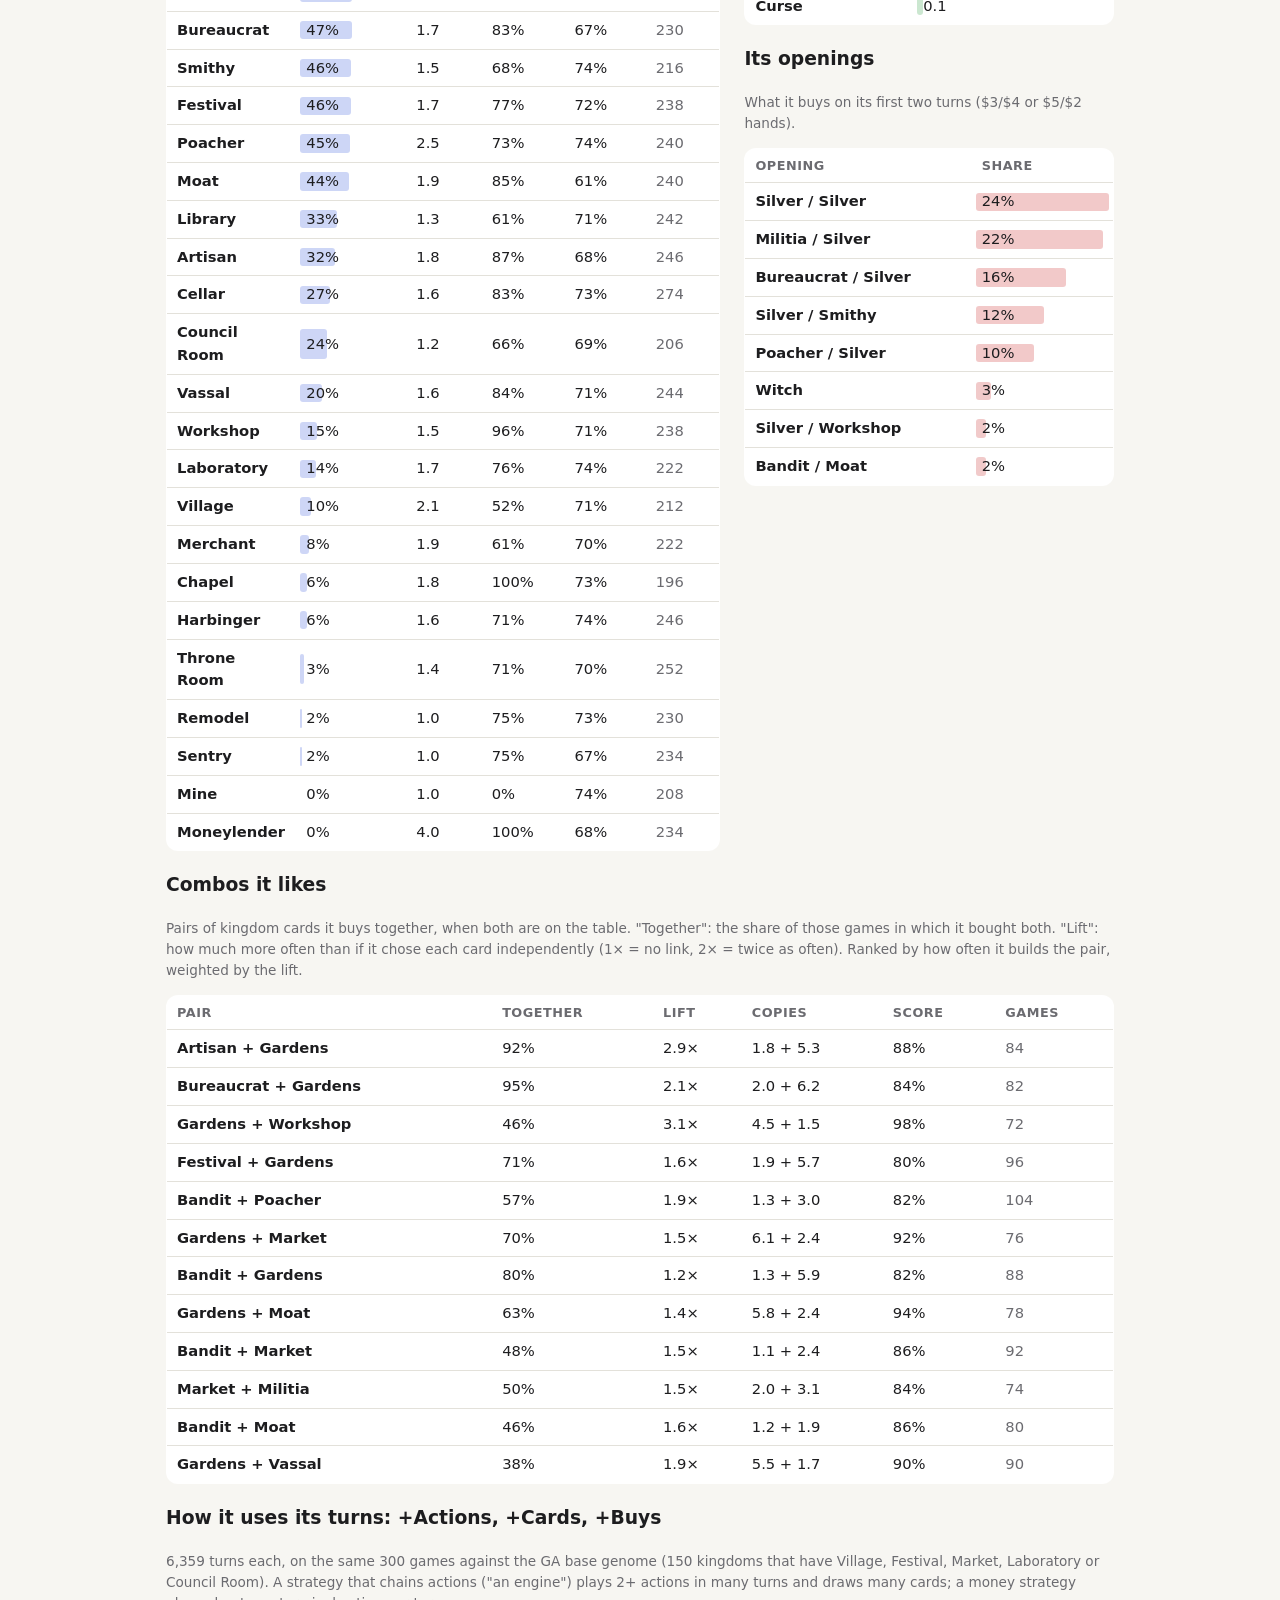
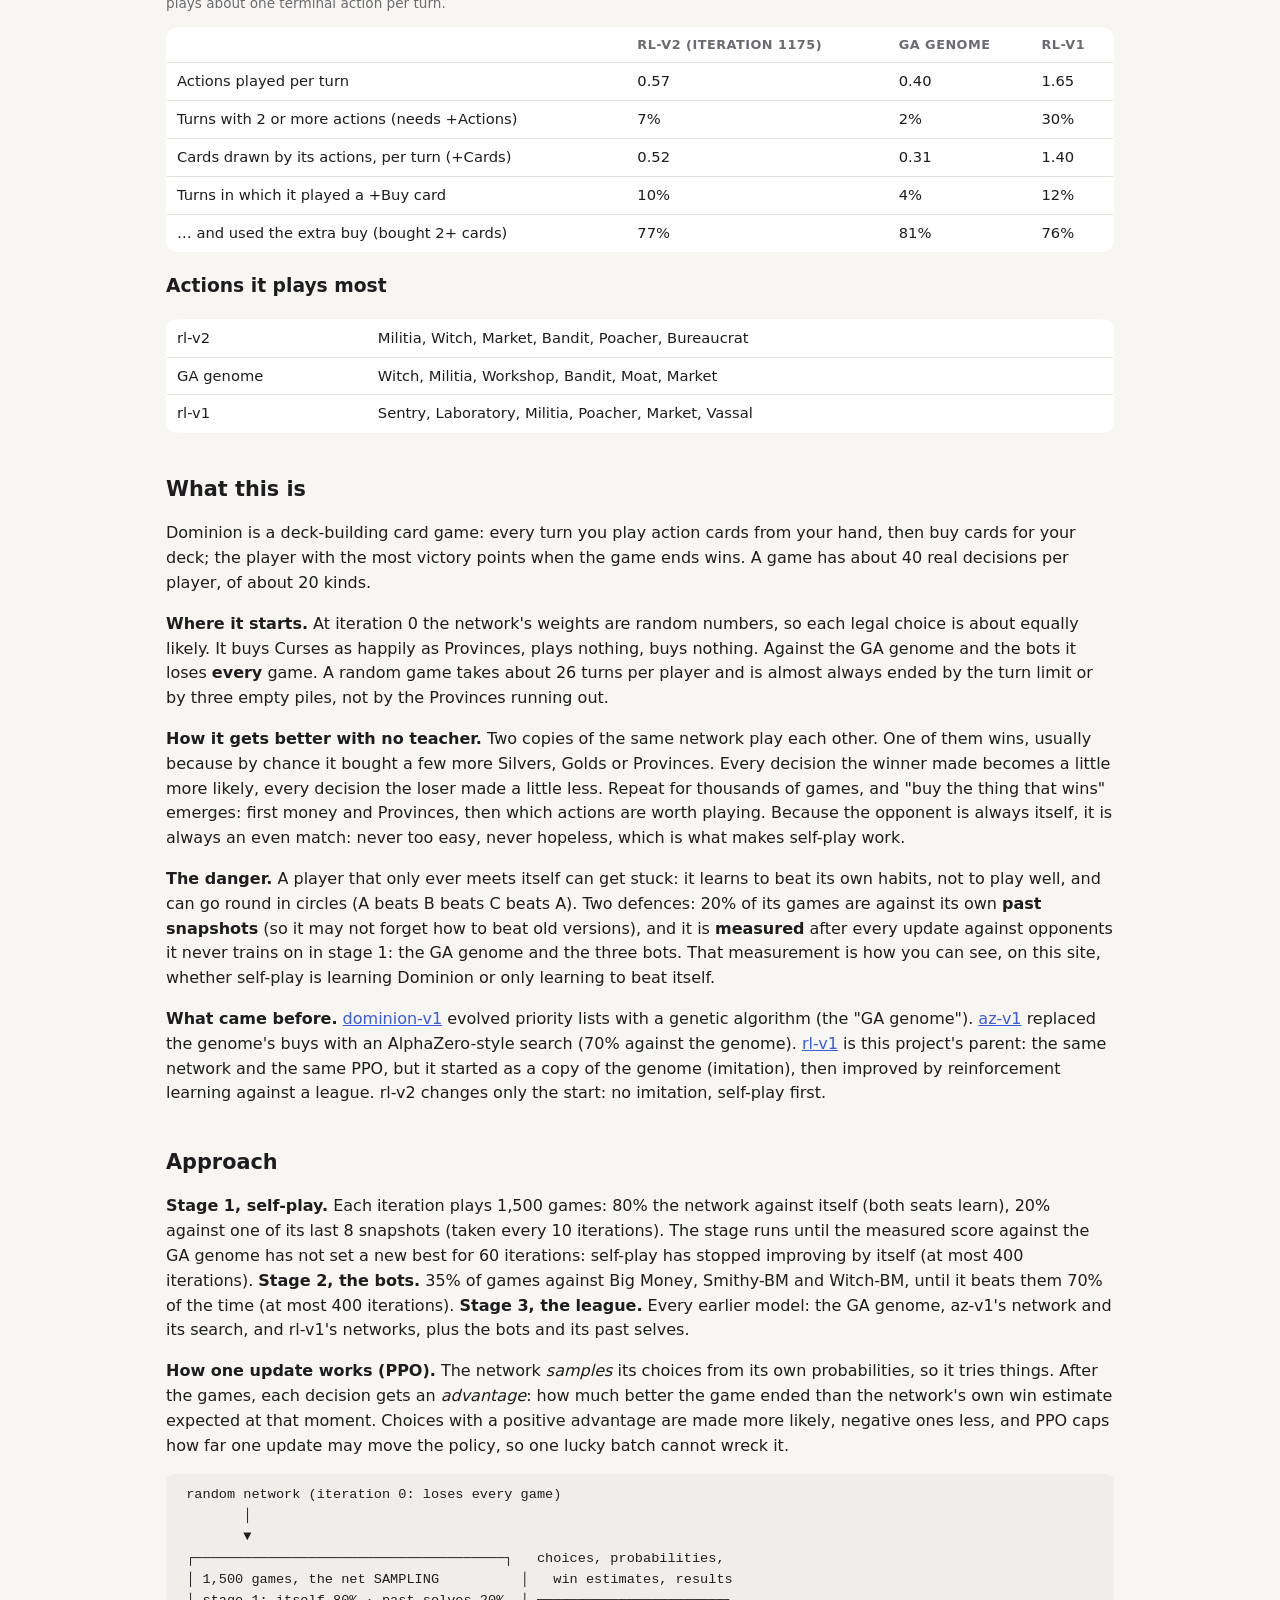
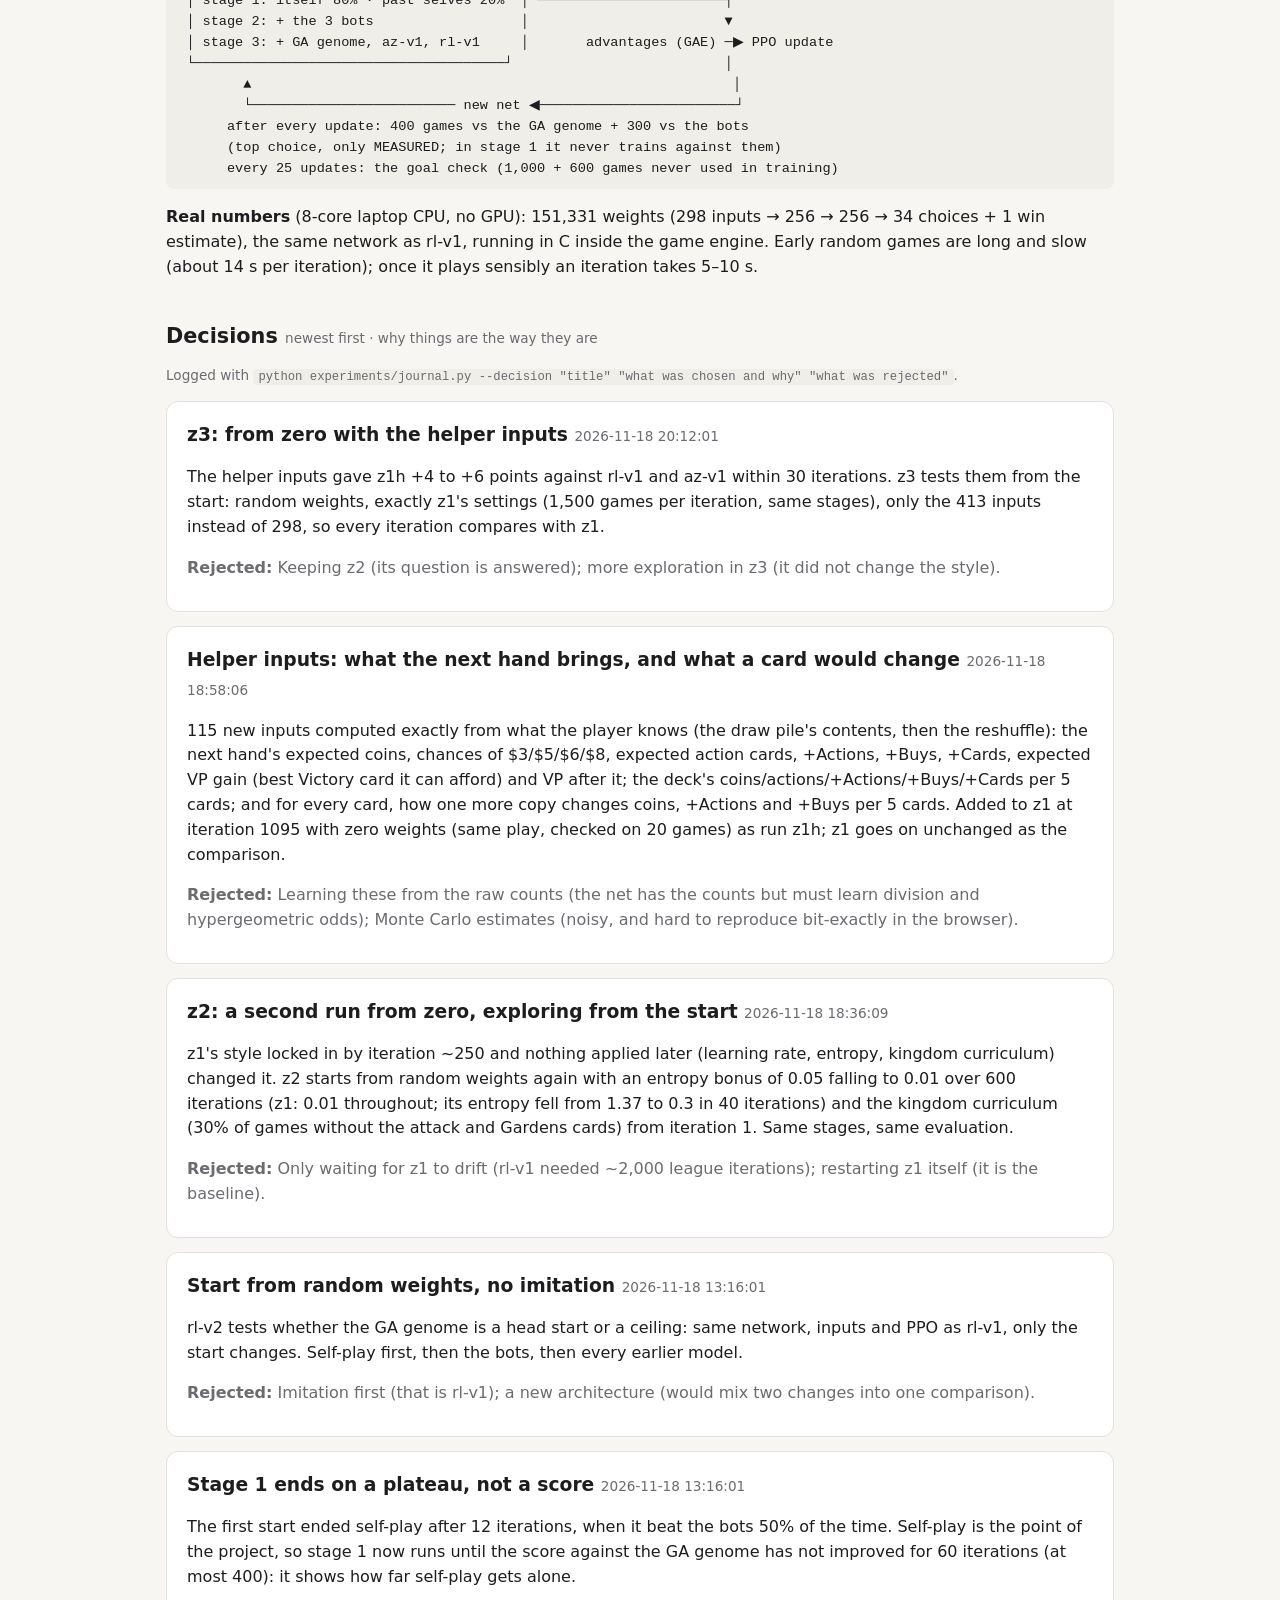
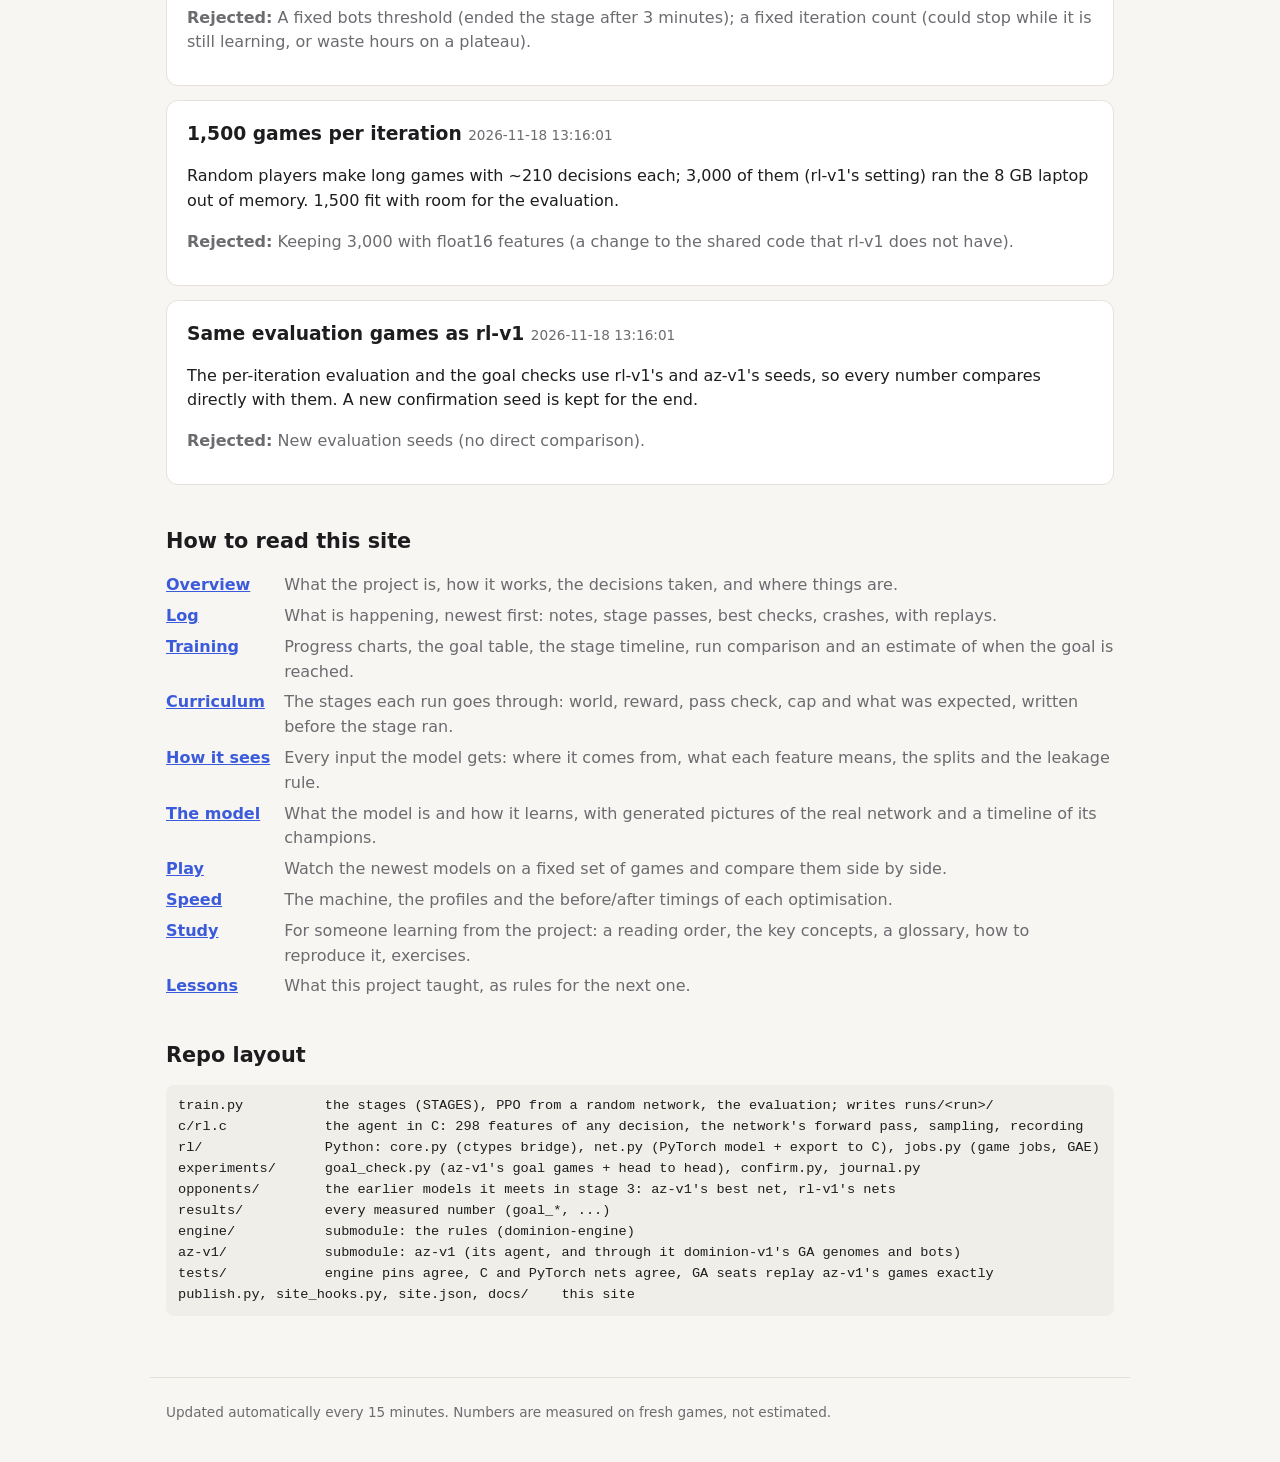
==== commit 0f11a78b: "Site update 2026-11-21 07:01" ====
--- a/docs/index.html
+++ b/docs/index.html
@@ -22,6 +22,14 @@
   <h2>Status now</h2>
   <div class="cards" id="cards"></div>
   <p class="muted small">Numbers come from the run files and update every 15 minutes. Details on the <a href="training.html">Training</a> tab; the stages on <a href="curriculum.html">Curriculum</a>.</p>
+</section>
+<section>
+  <h2>Against the new GA base <span class="muted small">2026-11-21</span></h2>
+  <p class="lede">The GA base got stronger: 17 of its specialists improved with 1,000 more generations, and on each kingdom
+  the eligible specialists now play each other first and the best one plays (instead of the one best against the simple
+  bots). Every model was measured again, against the old and the new base on the same fresh games. Bold rows are this
+  project's models. Other scores on this site (training curves, goal checks) are against the old base.</p>
+  <div id="rescore" data-mine="rl-v2"></div>
 </section>
 
 <section>
@@ -123,5 +131,6 @@
 <script src="project.js?v=0467ffc4"></script>
 <script src="overview.js?v=cb92b7c0"></script>
 <script src="favorites.js?v=a2adf90b"></script>
+<script src="rescore.js?v=a92e0e84"></script>
 </body>
 </html>
